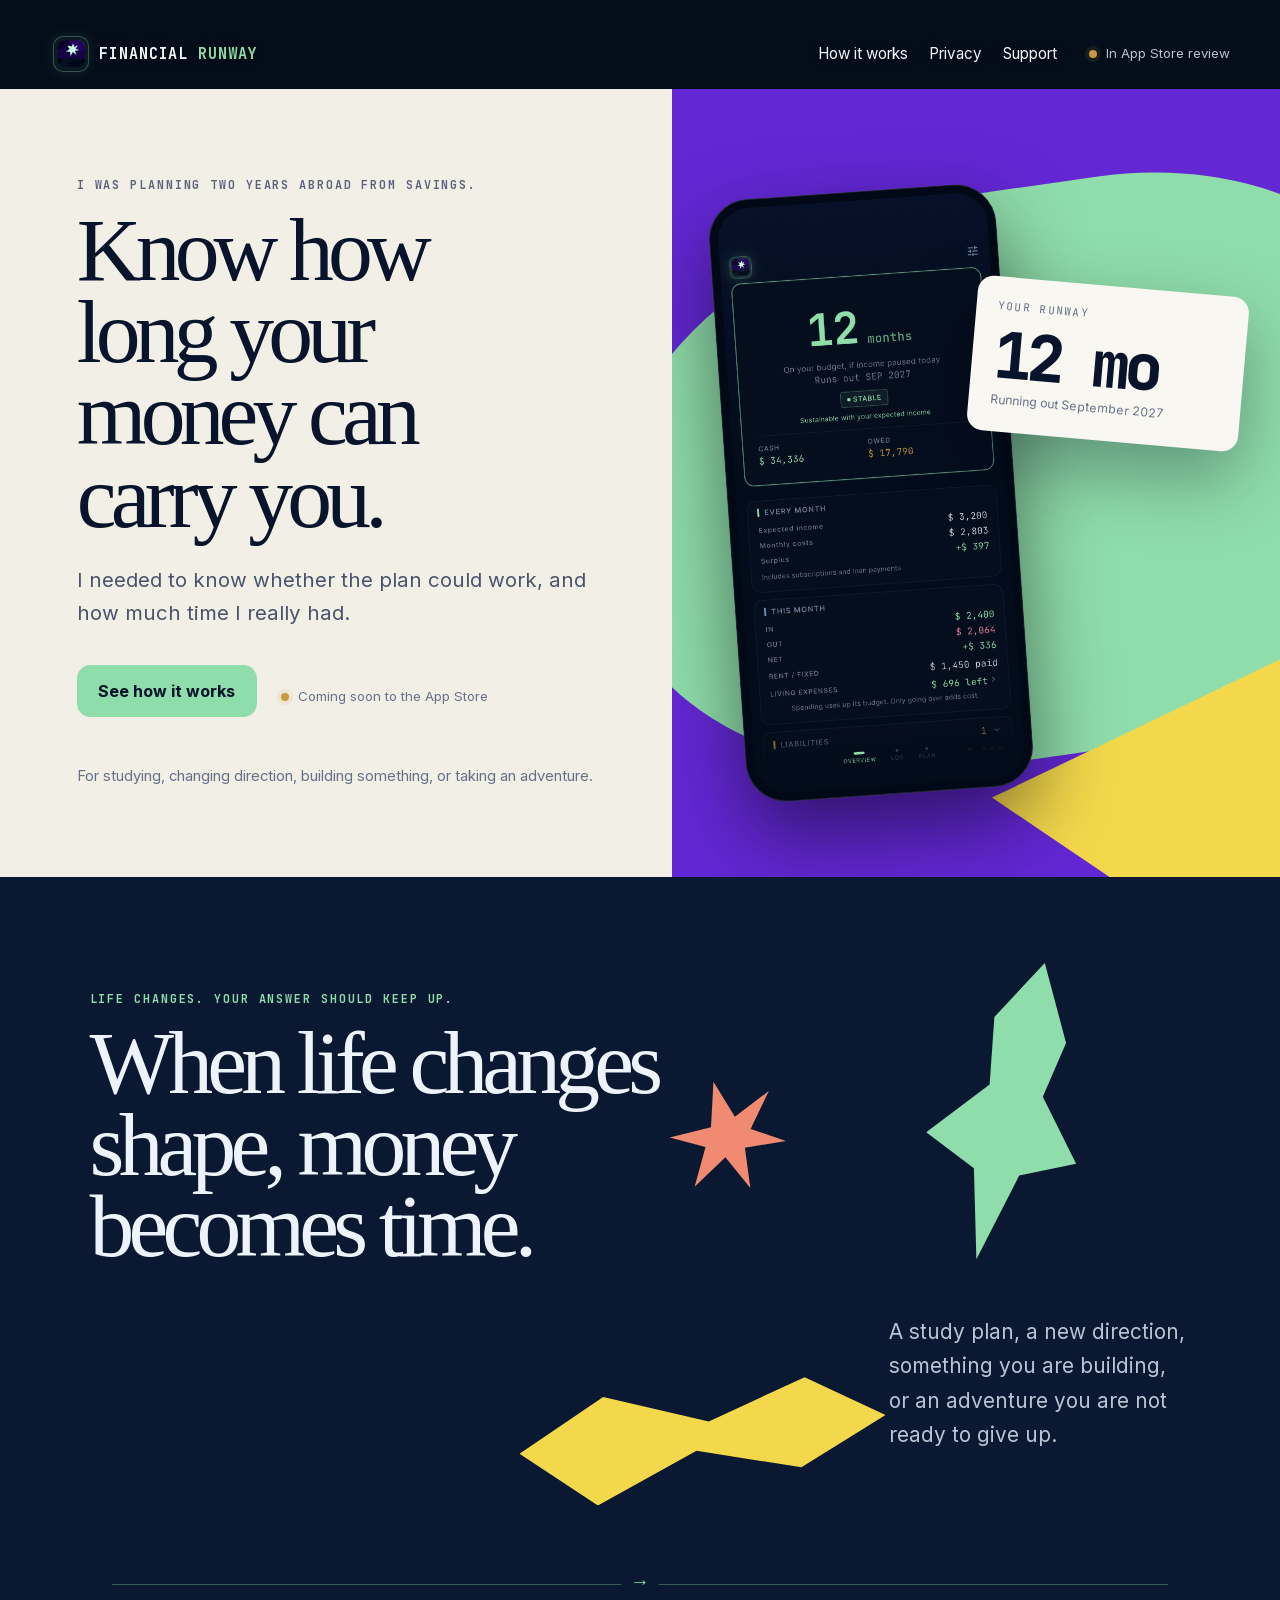
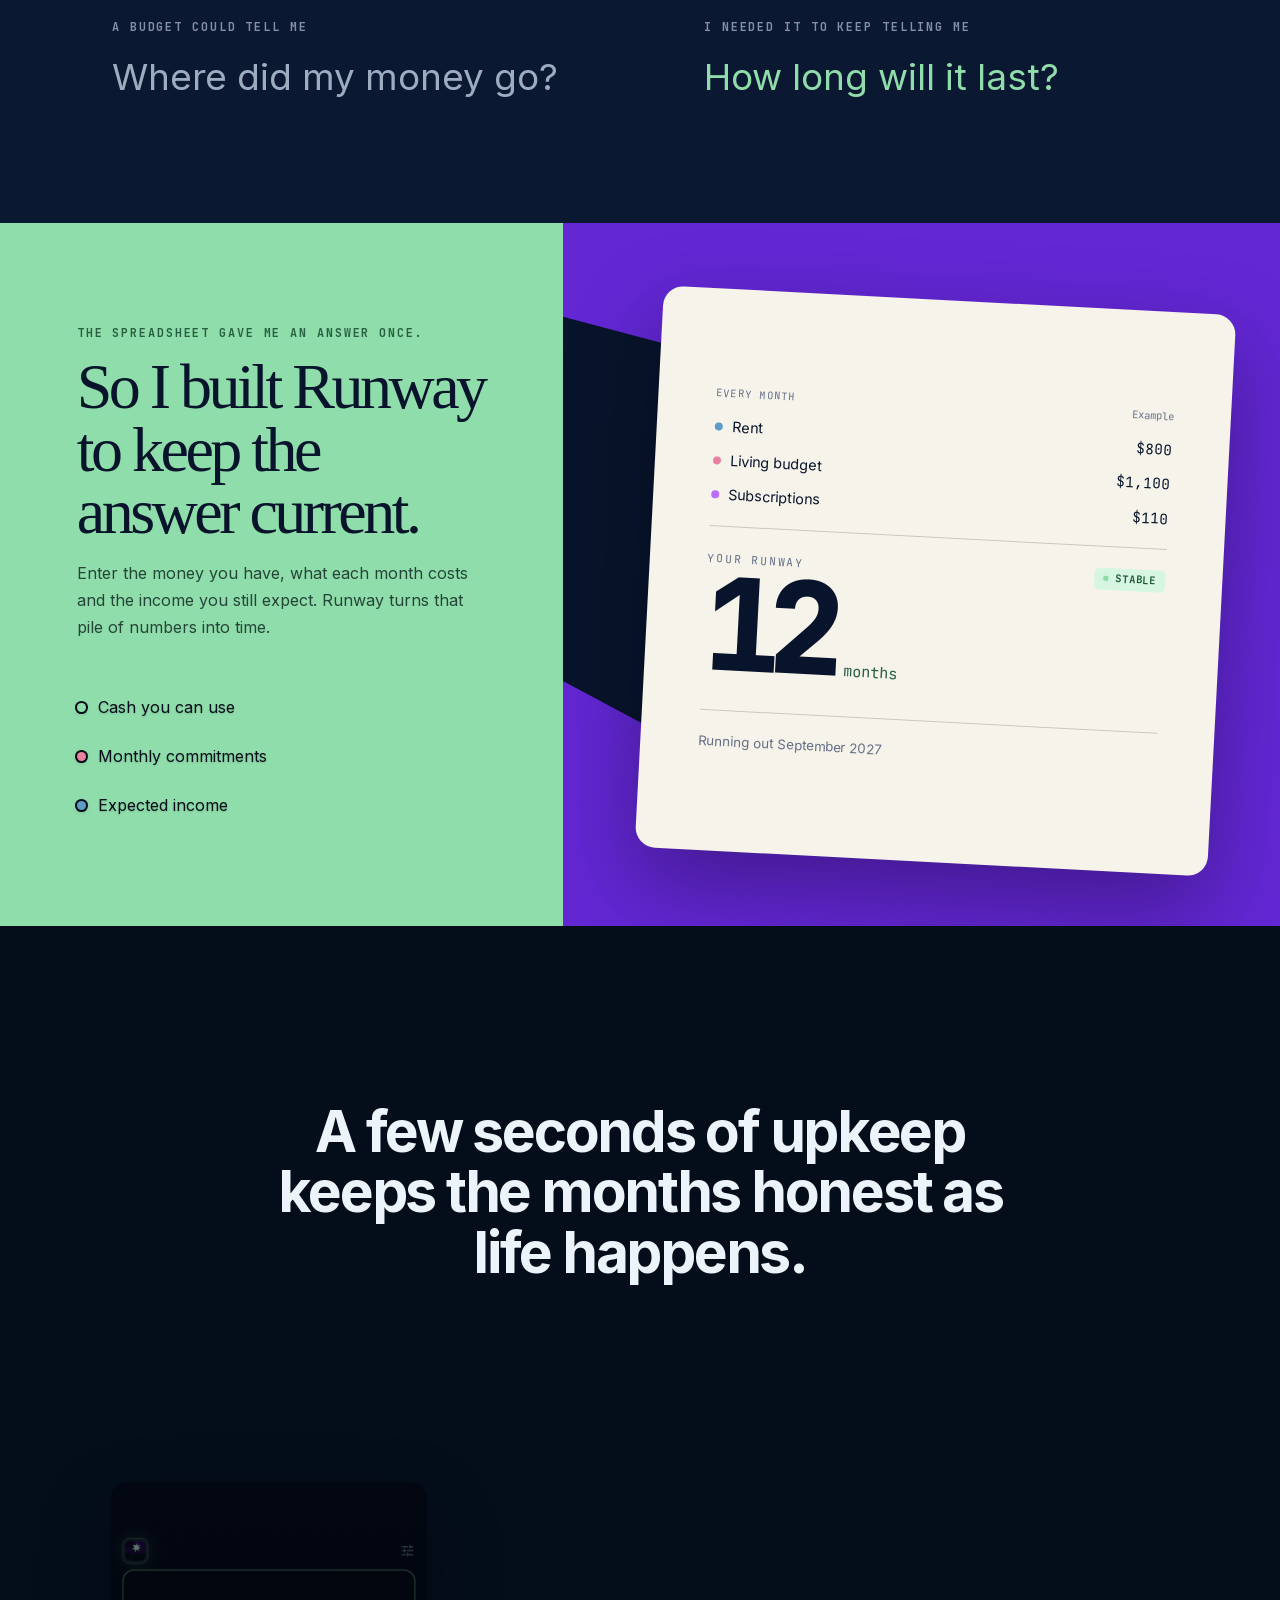
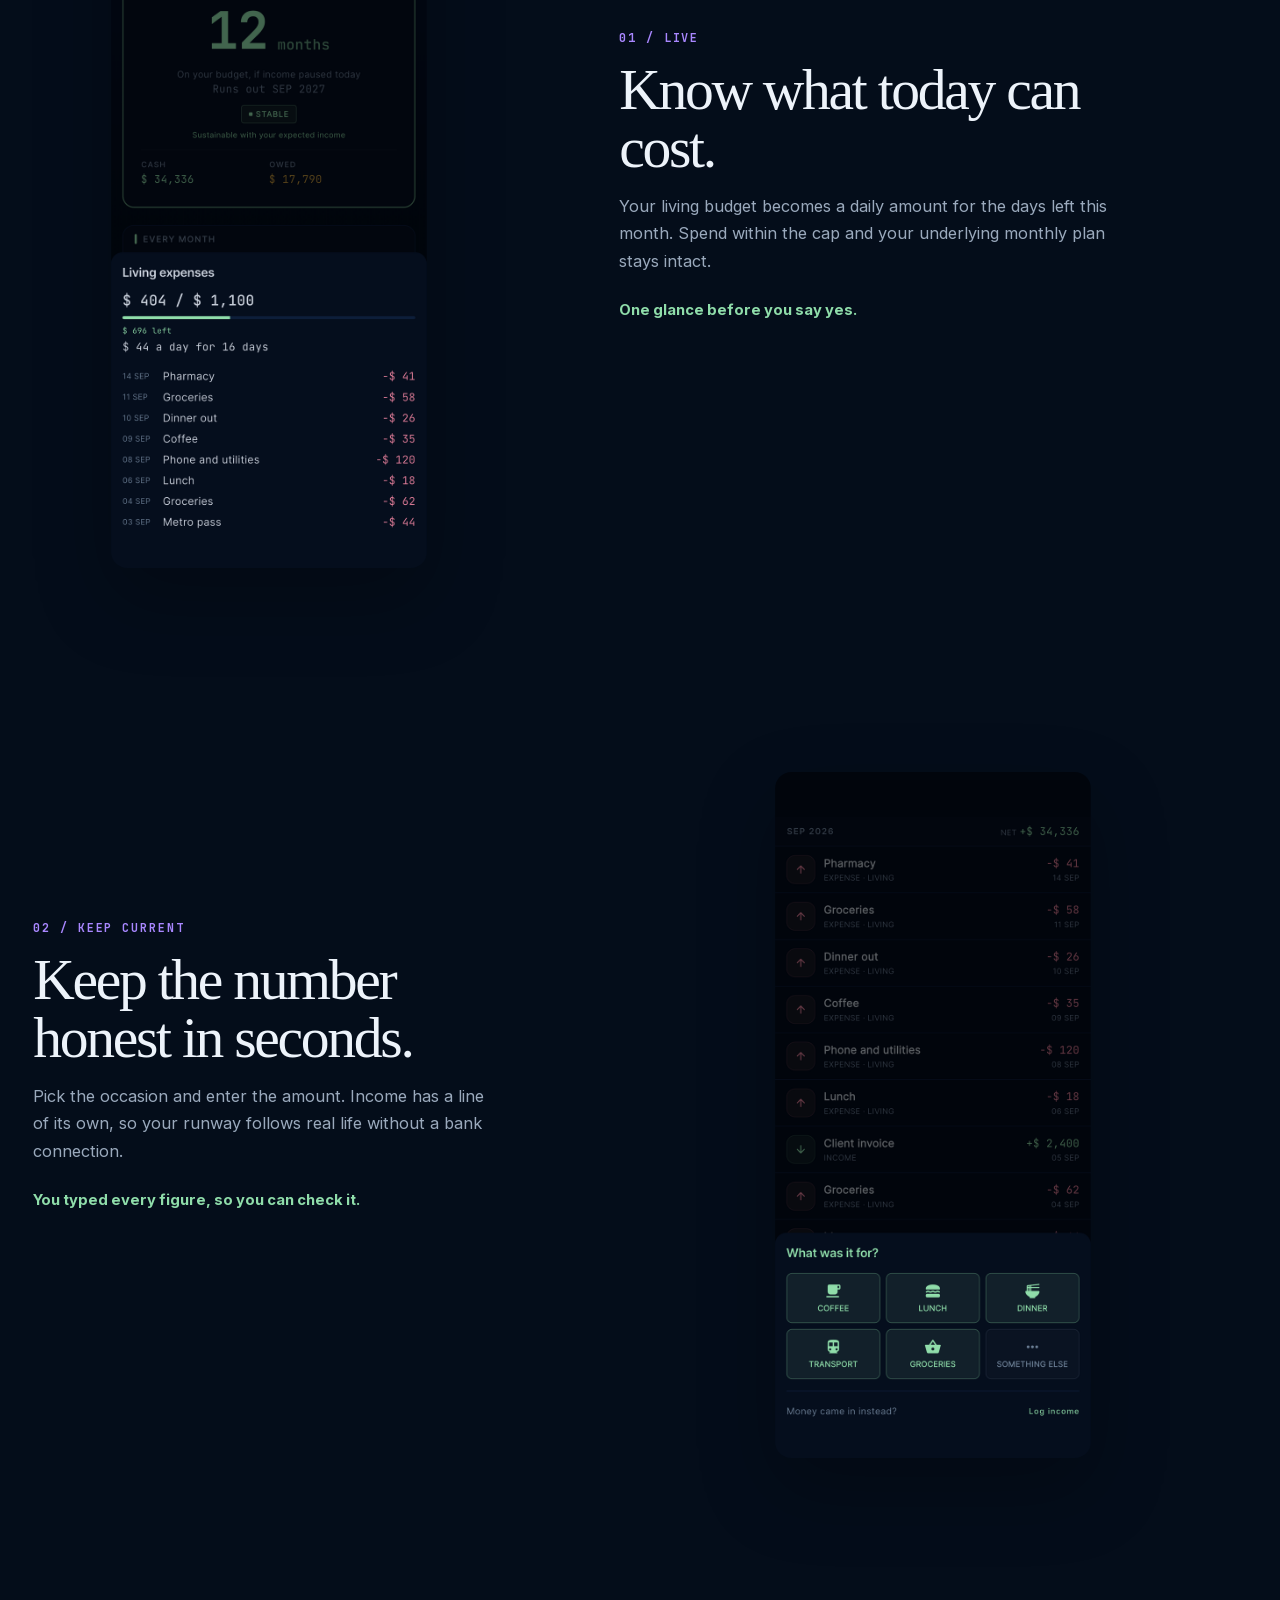
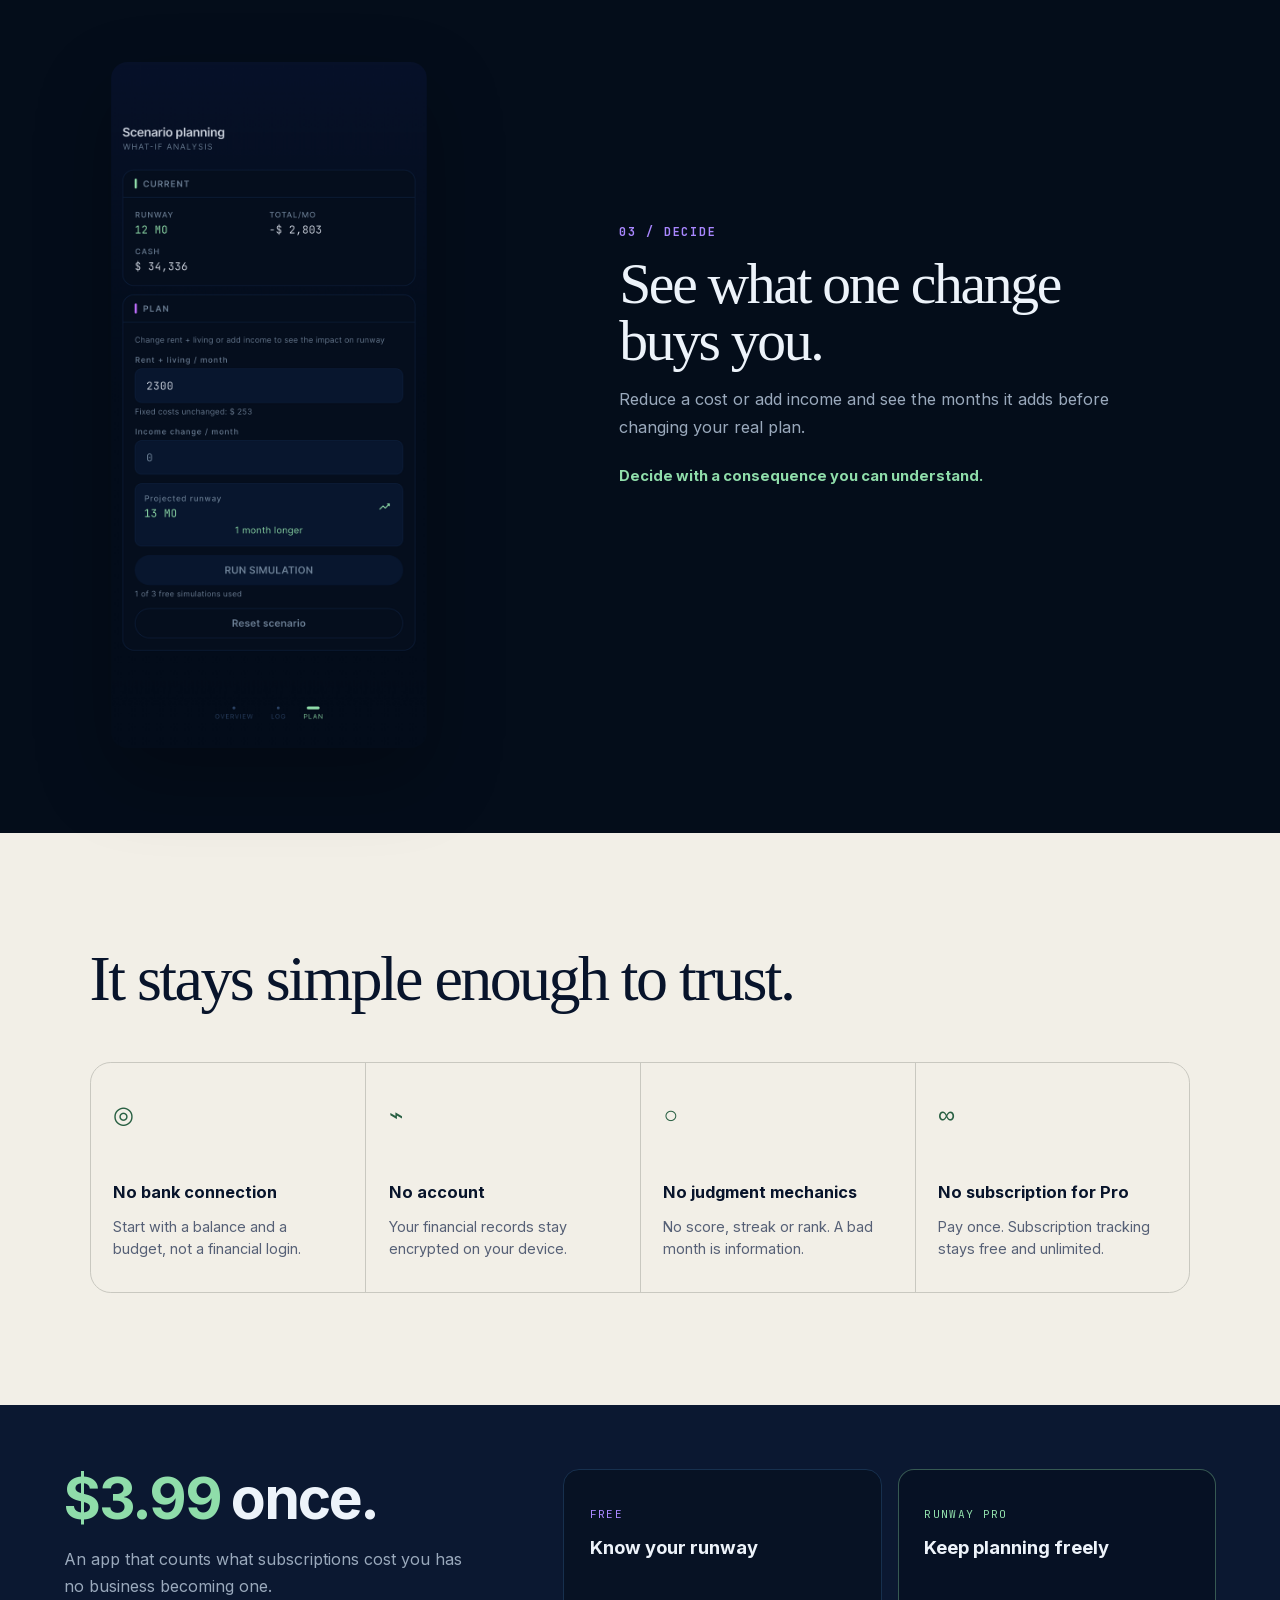
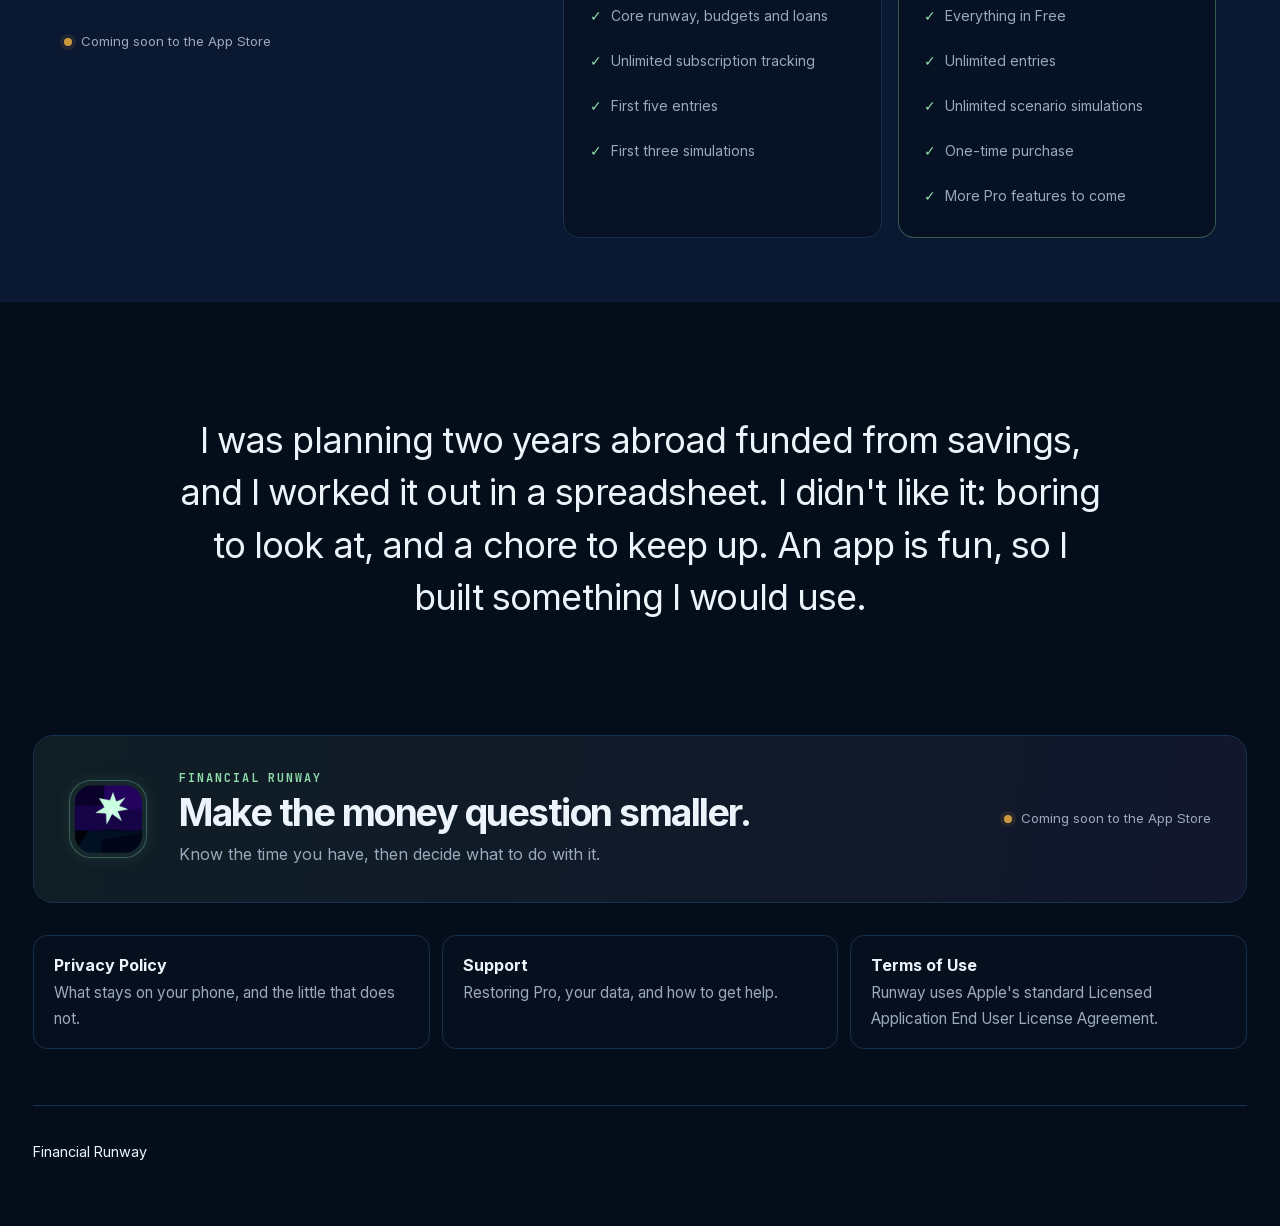
==== index.html @ 89a216eb "docs(site): the reason sounds like a person said it Three words came back, all Echo's own. Boring an" ====
<!doctype html>
<html lang="en">
<head>
  <meta charset="utf-8">
  <meta name="viewport" content="width=device-width, initial-scale=1">
  <title>Financial Runway: how long your money lasts</title>
  <meta name="description" content="How many months your money covers if income paused today. An iPhone app with no account and no bank connection, and a one-time price.">
  <link rel="icon" type="image/png" sizes="180x180" href="assets/icon-180.png">
  <link rel="apple-touch-icon" href="assets/icon-180.png">
  <meta name="theme-color" content="#040d1a">
  <link rel="stylesheet" href="assets/site.css">
  <link rel="stylesheet" href="assets/landing.css">
</head>
<body class="landing">
  <div class="wrap">
    <header class="site">
      <a class="brand" href="./"><span class="app-mark"><img src="assets/icon-180.png" alt="" width="30" height="30"></span>Financial <span>Runway</span></a>
      <nav aria-label="Main navigation">
        <a href="#how-it-works">How it works</a>
        <a href="privacy/">Privacy</a>
        <a href="support/">Support</a>
      </nav>
      <span class="review-badge"><i></i> In App Store review</span>
    </header>

    <main>
      <section class="hero" id="why-now">
        <div class="hero-copy">
          <p class="eyebrow">I was planning two years abroad from savings.</p>
          <h1>Know how long your money can carry you.</h1>
          <p class="lede">I needed to know whether the plan could work, and how much time I really had.</p>
          <div class="hero-actions">
            <a class="button primary" href="#how-it-works">See how it works</a>
            <span class="store-status"><i></i> Coming soon to the App Store</span>
          </div>
          <p class="chapter-line">For studying, changing direction, building something, or taking an adventure.</p>
        </div>
        <div class="hero-field">
          <span class="hero-shape" aria-hidden="true"></span>
          <span class="hero-shard" aria-hidden="true"></span>
          <div class="metric-card"><span>YOUR RUNWAY</span><strong>12 mo</strong><small>Running out September 2027</small></div>
          <div class="device-frame"><img src="assets/device/01-runway.png" width="900" height="1956" alt="Financial Runway overview showing twelve months of runway, cash, debt and monthly movement."></div>
        </div>
      </section>

      <section class="problem-section" id="problem">
        <div class="life-transition">
          <span class="cut-shape cut-leaf" aria-hidden="true"></span>
          <span class="cut-shape cut-star" aria-hidden="true"></span>
          <span class="cut-shape cut-ribbon" aria-hidden="true"></span>
          <div class="life-copy">
            <p class="eyebrow">Life changes. Your answer should keep up.</p>
            <h2>When life changes shape, money becomes time.</h2>
          </div>
          <p class="life-context">A study plan, a new direction, something you are building, or an adventure you are not ready to give up.</p>
        </div>
        <div class="question-shift">
          <div><p class="eyebrow">A budget could tell me</p><p>Where did my money go?</p></div>
          <div class="answer"><p class="eyebrow">I needed it to keep telling me</p><p>How long will it last?</p></div>
        </div>
      </section>

      <section class="solution-section" id="solution">
        <div class="solution-copy">
          <p class="eyebrow">The spreadsheet gave me an answer once.</p>
          <h2>So I built Runway to keep the answer current.</h2>
          <p>Enter the money you have, what each month costs and the income you still expect. Runway turns that pile of numbers into time.</p>
          <ul class="input-list"><li><span class="mint-dot"></span>Cash you can use</li><li><span class="pink-dot"></span>Monthly commitments</li><li><span class="blue-dot"></span>Expected income</li></ul>
        </div>
        <div class="story-field">
          <span class="story-shape" aria-hidden="true"></span>
          <div class="runway-answer">
            <div class="monthly-breakdown">
              <p class="monthly-label">EVERY MONTH <span>Example</span></p>
              <dl>
                <div><dt><i class="rent-dot" aria-hidden="true"></i>Rent</dt><dd>$800</dd></div>
                <div><dt><i class="living-dot" aria-hidden="true"></i>Living budget</dt><dd>$1,100</dd></div>
                <div><dt><i class="subscription-dot" aria-hidden="true"></i>Subscriptions</dt><dd>$110</dd></div>
              </dl>
            </div>
            <div class="runway-heading"><p>YOUR RUNWAY</p><span class="status-badge"><i></i>STABLE</span></div>
            <div class="runway-number"><strong>12</strong><span>months</span></div>
            <div class="runway-meta"><small>Running out September 2027</small></div>
          </div>
        </div>
      </section>

      <section class="stories" id="how-it-works">
        <div class="section-heading compact"><h2>A few seconds of upkeep keeps the months honest as life happens.</h2></div>
        <article class="story">
          <div class="story-shot"><img src="assets/device/02-living.png" width="720" height="1564" alt="Living budget screen showing what is left this month as an amount per day." loading="lazy" decoding="async"></div>
          <div class="story-copy"><p class="step">01 / LIVE</p><h3>Know what today can cost.</h3><p>Your living budget becomes a daily amount for the days left this month. Spend within the cap and your underlying monthly plan stays intact.</p><strong>One glance before you say yes.</strong></div>
        </article>
        <article class="story reverse">
          <div class="story-shot"><img src="assets/device/03-log.png" width="720" height="1564" alt="Quick log sheet for spending and income." loading="lazy" decoding="async"></div>
          <div class="story-copy"><p class="step">02 / KEEP CURRENT</p><h3>Keep the number honest in seconds.</h3><p>Pick the occasion and enter the amount. Income has a line of its own, so your runway follows real life without a bank connection.</p><strong>You typed every figure, so you can check it.</strong></div>
        </article>
        <article class="story">
          <div class="story-shot"><img src="assets/device/04-plan.png" width="720" height="1564" alt="Scenario plan comparing a projected runway with the current runway." loading="lazy" decoding="async"></div>
          <div class="story-copy"><p class="step">03 / DECIDE</p><h3>See what one change buys you.</h3><p>Reduce a cost or add income and see the months it adds before changing your real plan.</p><strong>Decide with a consequence you can understand.</strong></div>
        </article>
      </section>

      <section class="trust-section" id="why-runway">
        <div class="section-heading compact"><h2>It stays simple enough to trust.</h2></div>
        <div class="trust-grid">
          <article><span>◎</span><h3>No bank connection</h3><p>Start with a balance and a budget, not a financial login.</p></article>
          <article><span>⌁</span><h3>No account</h3><p>Your financial records stay encrypted on your device.</p></article>
          <article><span>○</span><h3>No judgment mechanics</h3><p>No score, streak or rank. A bad month is information.</p></article>
          <article><span>∞</span><h3>No subscription for Pro</h3><p>Pay once. Subscription tracking stays free and unlimited.</p></article>
        </div>
      </section>

      <section class="pricing-section" id="pricing">
        <div class="price-intro"><h2><span>$3.99</span> once.</h2><p>An app that counts what subscriptions cost you has no business becoming one.</p><span class="store-status"><i></i> Coming soon to the App Store</span></div>
        <div class="plans">
          <article><p>FREE</p><h3>Know your runway</h3><ul><li>Core runway, budgets and loans</li><li>Unlimited subscription tracking</li><li>First five entries</li><li>First three simulations</li></ul></article>
          <article class="pro"><p>RUNWAY PRO</p><h3>Keep planning freely</h3><ul><li>Everything in Free</li><li>Unlimited entries</li><li>Unlimited scenario simulations</li><li>One-time purchase</li><li>More Pro features to come</li></ul></article>
        </div>
      </section>

      <section class="founder"><blockquote>I was planning two years abroad funded from savings, and I worked it out in a spreadsheet. I didn't like it: boring to look at, and a chore to keep up. An app is fun, so I built something I would use.</blockquote></section>

      <section class="final-cta"><span class="app-mark app-mark-large"><img src="assets/icon-180.png" alt="" width="72" height="72"></span><div><p class="eyebrow">Financial Runway</p><h2>Make the money question smaller.</h2><p>Know the time you have, then decide what to do with it.</p></div><span class="store-status"><i></i> Coming soon to the App Store</span></section>

      <div class="links">
        <a href="privacy/">
          <strong>Privacy Policy</strong>
          <span>What stays on your phone, and the little that does not.</span>
        </a>
        <a href="support/">
          <strong>Support</strong>
          <span>Restoring Pro, your data, and how to get help.</span>
        </a>
        <a href="https://www.apple.com/legal/internet-services/itunes/dev/stdeula/">
          <strong>Terms of Use</strong>
          <span>Runway uses Apple's standard Licensed Application End User License Agreement.</span>
        </a>
      </div>
    </main>

    <footer class="site">
      <p>Financial Runway</p>
    </footer>
  </div>
  <script>
    const floatingNav = document.querySelector('.landing header.site');
    const updateFloatingNav = () => floatingNav.classList.toggle('is-scrolled', window.scrollY > 24);
    updateFloatingNav();
    window.addEventListener('scroll', updateFloatingNav, { passive: true });
    const heroCta = document.querySelector('.hero-actions .button.primary');
    let previousCorner = -1;
    const chooseCtaCorner = () => {
      const choices = [0, 1, 2, 3].filter(corner => corner !== previousCorner);
      previousCorner = choices[Math.floor(Math.random() * choices.length)];
      heroCta.style.setProperty('--cta-corners',
        [0, 1, 2, 3].map(corner => corner === previousCorner ? '2rem' : '.85rem').join(' '));
    };
    heroCta.addEventListener('pointerenter', event => {
      if (event.pointerType !== 'touch') chooseCtaCorner();
    });
    heroCta.addEventListener('focus', () => {
      if (heroCta.matches(':focus-visible')) chooseCtaCorner();
    });
    if ('IntersectionObserver' in window && !window.matchMedia('(prefers-reduced-motion: reduce)').matches) {
      const storyObserver = new IntersectionObserver(entries => {
        entries.forEach(entry => {
          if (entry.isIntersecting && entry.intersectionRatio >= 0.12) {
            entry.target.classList.add('is-visible');
          } else if (!entry.isIntersecting) {
            entry.target.classList.remove('is-visible');
          }
        });
      }, { threshold:[0, 0.12] });
      document.querySelectorAll('.stories > .section-heading, .stories .story-shot, .stories .story-copy').forEach(element => {
        element.classList.add('reveal-ready');
        storyObserver.observe(element);
      });
    }
  </script>
</body>
</html>
---- assets/site.css ----
/* Inter and JetBrains Mono, the app's own typefaces, served from this site.
   Variable files, so one request each covers every weight. Self-hosted on
   purpose: a page that promises your data stays on your phone should not ask
   a third party for a font. */
@font-face {
  font-family: 'Inter';
  font-style: normal;
  font-weight: 100 900;
  font-display: swap;
  src: url(fonts/inter.woff2) format('woff2');
}

@font-face {
  font-family: 'JetBrains Mono';
  font-style: normal;
  font-weight: 100 800;
  font-display: swap;
  src: url(fonts/jetbrains-mono.woff2) format('woff2');
}

:root {
  --bg: #f7f8fa;
  --surface: #ffffff;
  --text: #141821;
  --muted: #5a6475;
  --border: #e3e7ee;
  --accent: #1f8a5b;
  --link: #1d63b8;
  color-scheme: light;
}

@media (prefers-color-scheme: dark) {
  /* Straight from the app's tokens, so the two read as one product. */
  :root {
    --bg: #040d1a;
    --surface: #060f1e;
    --text: #cdd5e0;
    --muted: #6b7f96;
    --border: #0d1f3a;
    --accent: #8fddaa;
    --link: #7fb6ef;
    color-scheme: dark;
  }
}

* { box-sizing: border-box; }

html { -webkit-text-size-adjust: 100%; }

body {
  margin: 0;
  background: var(--bg);
  color: var(--text);
  font: 16px/1.65 Inter, -apple-system, BlinkMacSystemFont, "Segoe UI", Roboto, Helvetica, Arial, sans-serif;
}

.wrap {
  max-width: 44rem;
  margin: 0 auto;
  padding: 2.5rem 1.25rem 4rem;
}

header.site {
  display: flex;
  align-items: center;
  justify-content: space-between;
  gap: 1rem;
  flex-wrap: wrap;
  margin-bottom: 2.5rem;
}

.brand {
  display: inline-flex;
  align-items: center;
  gap: 0.6rem;
  /* The app shows this wordmark on launch in JetBrains Mono. Same face here. */
  font-family: "JetBrains Mono", ui-monospace, SFMono-Regular, Menlo, monospace;
  font-weight: 700;
  font-size: 0.95rem;
  letter-spacing: 0.06em;
  text-transform: uppercase;
  color: var(--text);
  text-decoration: none;
}

.brand span { color: var(--accent); }

.brand img {
  width: 28px;
  height: 28px;
  border-radius: 7px;
  display: block;
}

nav a {
  color: var(--muted);
  text-decoration: none;
  margin-left: 1rem;
  font-size: 0.95rem;
}

nav a:first-child { margin-left: 0; }
nav a[aria-current="page"] { color: var(--text); font-weight: 600; }

h1 {
  font-size: 2rem;
  line-height: 1.2;
  letter-spacing: -0.02em;
  margin: 0 0 0.5rem;
}

h2 {
  font-size: 1.2rem;
  margin: 2.25rem 0 0.5rem;
}

h3 {
  font-size: 1rem;
  margin: 1.5rem 0 0.25rem;
}

p, li { color: var(--text); }

.lede { color: var(--muted); font-size: 1.05rem; margin-top: 0; }
.meta { color: var(--muted); font-size: 0.9rem; }

a { color: var(--link); }

ul { padding-left: 1.25rem; }
li { margin: 0.3rem 0; }

.card {
  background: var(--surface);
  border: 1px solid var(--border);
  border-radius: 14px;
  padding: 1.25rem 1.25rem 0.5rem;
  margin: 1.5rem 0;
}

.card h2:first-child, .card h3:first-child { margin-top: 0; }

.button {
  display: inline-block;
  background: var(--accent);
  color: #06140d;
  font-weight: 600;
  text-decoration: none;
  padding: 0.65rem 1.1rem;
  border-radius: 999px;
  margin: 0.25rem 0 1rem;
}

.links { display: grid; gap: 0.75rem; margin-top: 2rem; }

.links a {
  display: block;
  background: var(--surface);
  border: 1px solid var(--border);
  border-radius: 14px;
  padding: 1rem 1.25rem;
  color: var(--text);
  text-decoration: none;
}

.links a strong { display: block; }
.links a span { color: var(--muted); font-size: 0.95rem; }

.table-wrap { overflow-x: auto; }

table {
  width: 100%;
  border-collapse: collapse;
  font-size: 0.95rem;
  margin: 0.75rem 0 1rem;
}

th, td {
  text-align: left;
  padding: 0.5rem 0.6rem;
  border-bottom: 1px solid var(--border);
  vertical-align: top;
}

th { color: var(--muted); font-weight: 600; }

code {
  font-family: "JetBrains Mono", ui-monospace, SFMono-Regular, Menlo, monospace;
  font-size: 0.9em;
}

footer.site {
  margin-top: 3.5rem;
  padding-top: 1.25rem;
  border-top: 1px solid var(--border);
  color: var(--muted);
  font-size: 0.9rem;
}

footer.site a { color: var(--muted); }
---- assets/landing.css ----
/* The landing page is a poster. The privacy and support pages are documents.
   site.css is the document stylesheet, shared by all three; this file is what
   the poster needs on top of it, and nothing else loads it.

   Three things it changes, all for the same reason. The app is dark only, so
   the page selling it commits to dark rather than following the visitor's
   theme. The app's own field is wide, so the poster leaves the 44rem reading
   column that a privacy policy should keep. And the app says what a figure
   means with colour, so the page does too. */

body.landing {
  /* Straight from packages/design_system/lib/tokens/app_colors.dart. */
  --bg: #040d1a;
  --bg-top: #071229;
  --surface: #060f1e;
  --border: #0d1f3a;
  --text: #cdd5e0;
  --muted: #6e8298;
  --dim: #456594;
  --mint: #8fddaa; /* cash, and the runway itself */
  --pink: #e8829e; /* what a month costs */
  --gold: #cb9a3e; /* what you still owe */
  --accent: var(--mint);
  --link: #7fb6ef;
  color-scheme: dark;
  /* The app's own backgroundTop, falling to background. Ends before the fold
     on a laptop, so the rest of the page is the flat ground the app uses. */
  background: linear-gradient(180deg, var(--bg-top), var(--bg) 46rem) no-repeat;
}

body.landing .wrap {
  max-width: 70rem;
  padding-bottom: 5rem;
}

/* The app's row labels: mono, upper, tracked out. Used here for the same job. */
.landing .k {
  font-family: "JetBrains Mono", ui-monospace, SFMono-Regular, Menlo, monospace;
  font-size: 0.7rem;
  font-weight: 500;
  letter-spacing: 0.12em;
  text-transform: uppercase;
  color: var(--muted);
}

/* ── The hero: the claim, and the screen that makes it ──────────────────── */
.hero {
  display: grid;
  grid-template-columns: minmax(0, 1fr) minmax(0, 20rem);
  gap: 3rem;
  align-items: start;
  margin: 1.5rem 0 4rem;
}

.hero h1 {
  font-size: clamp(2.3rem, 4.6vw, 3.4rem);
  line-height: 1.06;
  letter-spacing: -0.035em;
  text-wrap: balance;
  margin: 0 0 1.1rem;
}

.hero .lede {
  font-size: 1.15rem;
  line-height: 1.6;
  max-width: 36ch;
  margin: 0 0 1rem;
}

.hero .who {
  color: var(--dim);
  font-size: 0.95rem;
  margin: 0;
}

.hero-device img {
  display: block;
  width: 100%;
  height: auto;
  border: 1px solid var(--border);
  border-radius: 20px;
}

/* ── What the screen is saying, in the colours it says it in ────────────── */
/* These sit in the hero's copy column, beside the screen that proves them:
   the claim on the left, the figure it is making on the right, in the colour
   the app gives it. */
.reads {
  display: grid;
  gap: 1.6rem;
  padding-top: 1.75rem;
  margin-top: 1.75rem;
  border-top: 1px solid var(--border);
}

.reads .fig {
  display: flex;
  align-items: flex-end;
  gap: 1.75rem;
  margin: 0 0 0.75rem;
}

.reads .pair {
  display: grid;
  gap: 0.25rem;
}

.reads .fig b {
  font-family: "JetBrains Mono", ui-monospace, SFMono-Regular, Menlo, monospace;
  font-weight: 700;
  font-size: 1.45rem;
  line-height: 1;
  letter-spacing: -0.02em;
  font-variant-numeric: tabular-nums;
}

.reads .unit {
  font-family: "JetBrains Mono", ui-monospace, SFMono-Regular, Menlo, monospace;
  font-size: 0.95rem;
  color: var(--mint);
}

.reads .fig.num {
  align-items: baseline;
  gap: 0.5rem;
}

.reads .mint { color: var(--mint); }
.reads .pink { color: var(--pink); }
.reads .gold { color: var(--gold); }

.reads .big { font-size: 2.6rem; }

/* A bold word in the prose is emphasis, not a figure. */
.reads p b {
  font-weight: 600;
  color: var(--text);
}

.reads p:last-child {
  color: var(--muted);
  font-size: 0.95rem;
  line-height: 1.6;
  margin: 0;
}

/* The two facts with no figure to show. Quieter, and out of the hero. */
.plain {
  padding-top: 2.5rem;
  border-top: 1px solid var(--border);
  display: grid;
  grid-template-columns: repeat(auto-fit, minmax(19rem, 1fr));
  gap: 1.25rem 2.5rem;
  margin-bottom: 4.5rem;
}

.plain p {
  color: var(--dim);
  font-size: 0.95rem;
  line-height: 1.6;
  margin: 0;
}

/* ── The other three screens ────────────────────────────────────────────── */
.screens { margin-bottom: 4.5rem; }

.screens h2 {
  font-size: 1.5rem;
  letter-spacing: -0.02em;
  margin: 0 0 0.4rem;
}

.screens .lede {
  color: var(--muted);
  max-width: 54ch;
  margin: 0 0 2rem;
}

.shots {
  display: grid;
  grid-template-columns: repeat(auto-fit, minmax(15rem, 1fr));
  gap: 2rem;
}

.shots figure { margin: 0; }

.shots img {
  display: block;
  width: 100%;
  height: auto;
  border: 1px solid var(--border);
  border-radius: 14px;
}

.shots figcaption {
  margin-top: 0.9rem;
  font-size: 1rem;
  font-weight: 500;
}

.shots figcaption span {
  display: block;
  color: var(--muted);
  font-size: 0.9rem;
  font-weight: 400;
  margin-top: 0.2rem;
}

/* ── The three things it refuses to do ──────────────────────────────────── */
.stances {
  display: grid;
  grid-template-columns: repeat(auto-fit, minmax(16rem, 1fr));
  gap: 2.5rem;
  padding-top: 3rem;
  border-top: 1px solid var(--border);
  margin-bottom: 4rem;
}

.stances h2 {
  font-size: 1.1rem;
  margin: 0 0 0.5rem;
}

.stances p {
  color: var(--muted);
  font-size: 0.95rem;
  line-height: 1.6;
  margin: 0;
}

/* ── Who built it, and why ──────────────────────────────────────────────── */
.why {
  /* Not mint. Mint means cash on every other line of this page, and a rule
     that borrows it to decorate a paragraph spends the one thing the app's
     colour system is for. */
  border-left: 2px solid var(--border);
  padding-left: 1.4rem;
  margin: 0 0 3.5rem;
}

.why p {
  font-size: 1.3rem;
  line-height: 1.5;
  max-width: 54ch;
  margin: 0;
}

.landing .links {
  grid-template-columns: repeat(auto-fit, minmax(16rem, 1fr));
}

@media (max-width: 54rem) {
  .hero {
    grid-template-columns: 1fr;
    gap: 2.25rem;
    margin-bottom: 3.25rem;
  }
  .hero-device img { max-width: 17rem; margin: 0 auto; }
  .hero .lede { max-width: none; }
  .why p { font-size: 1.15rem; }
  .reads .big { font-size: 2.2rem; }
}

/* 2026 marketing narrative: change → question → answer → proof → trust. */
body.landing {
  --surface-2: #0b1930;
  --violet: #a987ff;
  --muted: #9aa9bc;
  --text: #edf3fa;
  --border: #17304e;
  background: radial-gradient(circle at 78% 8%, rgba(106,78,191,.23), transparent 30rem), radial-gradient(circle at 20% 23%, rgba(58,154,116,.12), transparent 26rem), linear-gradient(180deg,var(--bg-top),var(--bg) 52rem) no-repeat;
}
body.landing::before { content:""; position:fixed; inset:0; z-index:-1; pointer-events:none; opacity:.16; background-image:linear-gradient(rgba(143,221,170,.08) 1px,transparent 1px),linear-gradient(90deg,rgba(143,221,170,.08) 1px,transparent 1px); background-size:72px 72px; mask-image:linear-gradient(to bottom,black,transparent 72%); }
html { scroll-behavior:smooth; }
body.landing .wrap { max-width:76rem; padding-bottom:3rem; }
.landing header.site { display:flex; align-items:center; gap:2rem; }
.landing header.site nav { margin-left:auto; }
.landing header.site nav a { color:var(--muted); }
.app-mark { display:inline-grid; place-items:center; flex:none; width:36px; height:36px; box-sizing:border-box; padding:3px; overflow:hidden; border:1px solid rgba(143,221,170,.31); border-radius:10px; background:rgba(143,221,170,.06); box-shadow:0 0 14px 1px rgba(143,221,170,.10); animation:runway-stable-pulse 2800ms ease-in-out infinite alternate; }
.app-mark-large { width:78px; height:78px; border-radius:22px; }
.app-mark img { display:block; width:100%; height:100%; object-fit:cover; clip-path:inset(2% round 24%); }
.review-badge,.store-status { display:inline-flex; align-items:center; gap:.55rem; color:var(--muted); font-size:.83rem; white-space:nowrap; }
.review-badge i,.store-status i { width:.5rem; height:.5rem; border-radius:50%; background:var(--gold); box-shadow:0 0 0 .25rem rgba(203,154,62,.11); }
.eyebrow,.step { margin:0 0 1rem; color:var(--mint); font:650 .74rem/1.2 "JetBrains Mono",ui-monospace,monospace; letter-spacing:.16em; text-transform:uppercase; }

.hero { min-height:45rem; grid-template-columns:minmax(0,1.05fr) minmax(22rem,.85fr); gap:clamp(3rem,7vw,7rem); align-items:center; padding:5.5rem 0 7rem; margin:0; }
.hero h1 { margin:0; max-width:11ch; font-size:clamp(3.35rem,6.7vw,5.55rem); line-height:.98; letter-spacing:-.055em; }
.hero .lede { margin:1.6rem 0 0; max-width:35rem; color:var(--muted); font-size:clamp(1.08rem,2vw,1.28rem); line-height:1.6; }
.hero-actions { display:flex; flex-wrap:wrap; align-items:center; gap:1.2rem 1.5rem; margin:2rem 0; }
.button { display:inline-flex; align-items:center; justify-content:center; min-height:3.2rem; padding:0 1.35rem; border-radius:.85rem; text-decoration:none; font-weight:720; }
.button.primary { color:#06110c; background:var(--mint); box-shadow:0 14px 40px rgba(61,169,100,.2); }
.button.primary:hover { color:#06110c; transform:translateY(-2px); }
.chapter-line { max-width:38rem; margin:0; color:var(--muted); font-size:.92rem; line-height:1.55; }
.hero-visual { position:relative; justify-self:end; width:min(100%,27rem); }
.hero-visual::before { content:""; position:absolute; inset:12% -18% 2%; border-radius:50%; background:radial-gradient(circle,rgba(143,221,170,.24),rgba(169,135,255,.12) 40%,transparent 70%); filter:blur(24px); }
.device-frame { position:relative; width:78%; margin-left:auto; padding:.55rem; border:1px solid rgba(169,203,237,.28); border-radius:2.2rem; background:rgba(6,15,30,.72); box-shadow:0 34px 80px rgba(0,0,0,.5); transform:rotate(2.4deg); }
.device-frame img { display:block; width:100%; height:auto; border-radius:1.7rem; }
.metric-card { position:absolute; z-index:2; left:0; top:22%; display:grid; padding:1rem 1.2rem; border:1px solid rgba(143,221,170,.3); border-radius:1rem; background:rgba(8,20,38,.88); backdrop-filter:blur(18px); box-shadow:0 22px 55px rgba(0,0,0,.38); }
.metric-card strong { color:var(--mint); font:750 2.35rem/1 "JetBrains Mono",ui-monospace,monospace; }
.metric-card span { margin-top:.28rem; color:var(--muted); font-size:.78rem; }

.section-heading { display:grid; grid-template-columns:minmax(10rem,.45fr) minmax(0,1.4fr); gap:2rem; align-items:start; margin-bottom:3rem; }
.section-heading h2,.solution-section h2,.price-intro h2,.final-cta h2 { margin:0; font-size:clamp(2rem,4.5vw,3.55rem); line-height:1.07; letter-spacing:-.04em; }
.section-heading.compact { grid-template-columns:1fr; gap:0; max-width:50rem; }
.problem-section { padding:7rem 0; border-top:1px solid var(--border); }
.problem-grid { display:grid; grid-template-columns:repeat(4,1fr); gap:1rem; }
.problem-grid article { padding:1.5rem; min-height:13rem; border:1px solid var(--border); border-radius:1.1rem; background:linear-gradient(145deg,rgba(11,25,48,.88),rgba(6,15,30,.64)); }
.problem-grid article>span { color:var(--violet); font:.72rem "JetBrains Mono",ui-monospace,monospace; }
.problem-grid h3 { margin:2.6rem 0 .6rem; font-size:1.05rem; }
.problem-grid p { margin:0; color:var(--muted); font-size:.92rem; line-height:1.55; }
.problem-contrast { display:grid; grid-template-columns:1fr 1fr; margin-top:1rem; border:1px solid var(--border); border-radius:1.1rem; overflow:hidden; }
.problem-contrast>div { padding:2rem; background:rgba(8,20,38,.6); }
.problem-contrast .answer { border-left:1px solid var(--border); background:linear-gradient(120deg,rgba(143,221,170,.1),rgba(169,135,255,.08)); }
.problem-contrast .eyebrow { color:var(--muted); margin-bottom:.65rem; }
.problem-contrast p:last-child { margin:0; font-size:clamp(1.35rem,3vw,2rem); color:var(--muted); }
.problem-contrast .answer p:last-child { color:var(--mint); }

.solution-section { display:grid; grid-template-columns:1fr 1fr; gap:5rem; align-items:center; padding:7rem clamp(1.5rem,5vw,5rem); margin-inline:calc(clamp(1.5rem,5vw,5rem)*-1); border-block:1px solid var(--border); background:linear-gradient(130deg,rgba(7,18,41,.94),rgba(13,31,58,.76)); }
.solution-copy>p:not(.eyebrow) { color:var(--muted); line-height:1.7; max-width:35rem; }
.input-list { display:grid; gap:.8rem; padding:0; margin:2rem 0 0; list-style:none; }
.input-list li { display:flex; align-items:center; gap:.75rem; }
.input-list li span { width:.55rem; height:.55rem; border-radius:50%; }
.mint-dot{background:var(--mint)}.pink-dot{background:var(--pink)}.violet-dot{background:var(--violet)}
.runway-answer { min-height:22rem; display:grid; align-content:center; padding:clamp(2rem,5vw,3.5rem); border:1px solid rgba(143,221,170,.25); border-radius:1.5rem; background:radial-gradient(circle at 72% 18%,rgba(143,221,170,.13),transparent 16rem),linear-gradient(145deg,rgba(11,25,48,.96),rgba(6,15,30,.9)); box-shadow:0 28px 70px rgba(0,0,0,.34),inset 0 1px rgba(255,255,255,.03); }
.runway-answer>p { margin:0 0 1rem; color:var(--muted); font:.7rem "JetBrains Mono",ui-monospace,monospace; letter-spacing:.16em; }
.runway-number { display:flex; align-items:baseline; gap:.8rem; }
.runway-number strong { color:var(--mint); font:800 clamp(5.5rem,11vw,8rem)/.85 "JetBrains Mono",ui-monospace,monospace; letter-spacing:-.1em; }
.runway-number>span { color:var(--mint); font:.95rem "JetBrains Mono",ui-monospace,monospace; }
.runway-meta { display:flex; flex-wrap:wrap; align-items:center; gap:1rem; margin-top:2rem; padding-top:1.25rem; border-top:1px solid var(--border); }
.runway-meta small { color:var(--muted); }
.status-badge { display:inline-flex; align-items:center; gap:.45rem; padding:.35rem .55rem; border:1px solid rgba(143,221,170,.31); border-radius:.3rem; color:var(--mint); background:rgba(143,221,170,.06); font:650 .66rem/1 "JetBrains Mono",ui-monospace,monospace; letter-spacing:.08em; }
.status-badge i { width:.32rem; height:.32rem; border-radius:.08rem; background:var(--mint); box-shadow:0 0 10px rgba(143,221,170,.32); }

.stories { padding:8rem 0 4rem; }
.story { display:grid; grid-template-columns:minmax(18rem,.75fr) minmax(0,1fr); gap:clamp(3rem,9vw,8rem); align-items:center; padding:4rem 0; border-top:1px solid var(--border); }
.story.reverse .story-shot { order:2; }
.story-shot { justify-self:center; width:min(100%,21rem); padding:.5rem; border:1px solid var(--border); border-radius:1.8rem; background:var(--surface); box-shadow:0 30px 70px rgba(0,0,0,.32); }
.story-shot img { display:block; width:100%; height:auto; border-radius:1.35rem; }
.story-copy { max-width:31rem; }
.story-copy .step { color:var(--violet); }
.story-copy h3 { margin:0 0 1rem; font-size:clamp(2rem,4vw,3rem); line-height:1.08; letter-spacing:-.04em; }
.story-copy p:not(.step) { color:var(--muted); font-size:1.02rem; line-height:1.7; }
.story-copy strong { display:block; margin-top:1.4rem; color:var(--mint); font-size:.92rem; }

.trust-section { padding:7rem 0; }
.trust-grid { display:grid; grid-template-columns:repeat(4,1fr); border:1px solid var(--border); border-radius:1.3rem; overflow:hidden; }
.trust-grid article { padding:2rem 1.4rem; background:rgba(8,20,38,.72); }
.trust-grid article+article { border-left:1px solid var(--border); }
.trust-grid article>span { color:var(--mint); font-size:1.5rem; }
.trust-grid h3 { margin:2.8rem 0 .6rem; font-size:1.02rem; }
.trust-grid p { margin:0; color:var(--muted); font-size:.9rem; line-height:1.55; }

.pricing-section { display:grid; grid-template-columns:.8fr 1.2fr; gap:4rem; padding:clamp(2rem,5vw,4.5rem); margin:2rem 0 7rem; border:1px solid rgba(143,221,170,.25); border-radius:1.6rem; background:radial-gradient(circle at 10% 10%,rgba(143,221,170,.14),transparent 28rem),var(--surface); }
.price-intro h2 span { color:var(--mint); }
.price-intro>p:not(.eyebrow) { max-width:26rem; color:var(--muted); line-height:1.65; }
.price-intro .store-status { margin-top:1rem; }
.plans { display:grid; grid-template-columns:1fr 1fr; gap:1rem; }
.plans article { padding:1.6rem; border:1px solid var(--border); border-radius:1rem; background:rgba(4,13,26,.55); }
.plans article.pro { border-color:rgba(143,221,170,.35); }
.plans article>p { color:var(--violet); font:.7rem "JetBrains Mono",ui-monospace,monospace; letter-spacing:.12em; }
.plans .pro>p { color:var(--mint); }
.plans h3 { min-height:3rem; margin:.7rem 0 1.2rem; font-size:1.15rem; }
.plans ul { display:grid; gap:.75rem; padding:0; margin:0; list-style:none; }
.plans li { color:var(--muted); font-size:.88rem; }
.plans li::before { content:"✓"; margin-right:.55rem; color:var(--mint); }
.founder { max-width:58rem; margin:0 auto 7rem; text-align:center; }
.founder blockquote { margin:0; font-size:clamp(1.5rem,3vw,2.25rem); line-height:1.45; letter-spacing:-.025em; }
.final-cta { display:grid; grid-template-columns:auto 1fr auto; gap:1.5rem 2rem; align-items:center; padding:2.2rem; margin-bottom:2rem; border:1px solid var(--border); border-radius:1.3rem; background:linear-gradient(100deg,rgba(143,221,170,.08),rgba(169,135,255,.08)); }
.final-cta .eyebrow{margin-bottom:.45rem}.final-cta h2{font-size:clamp(1.6rem,3vw,2.35rem)}.final-cta div>p:last-child{margin:.5rem 0 0;color:var(--muted)}
.landing .links { grid-template-columns:repeat(3,1fr); }

@keyframes runway-stable-pulse {
  from { box-shadow:0 0 14px 1px rgba(143,221,170,.10); }
  to { box-shadow:0 0 14px 1px rgba(143,221,170,.32); }
}

@media (max-width:64rem) {
  .problem-grid,.trust-grid{grid-template-columns:1fr 1fr}.trust-grid article:nth-child(3){border-left:0;border-top:1px solid var(--border)}.trust-grid article:nth-child(4){border-top:1px solid var(--border)}.pricing-section{grid-template-columns:1fr}
}
@media (max-width:48rem) {
  .landing header.site{flex-wrap:wrap;gap:.8rem 1rem}.landing header.site nav{order:3;width:100%;display:flex;gap:1rem}.review-badge{margin-left:auto}.hero{min-height:auto;grid-template-columns:1fr;padding:4rem 0 5rem;gap:4rem}.hero h1{font-size:clamp(3rem,14vw,4.3rem)}.hero-visual{justify-self:center;width:min(100%,24rem)}.section-heading{grid-template-columns:1fr;gap:0}.problem-grid,.problem-contrast,.solution-section,.story,.pricing-section,.plans,.final-cta{grid-template-columns:1fr}.problem-grid,.trust-grid{grid-template-columns:1fr}.problem-contrast .answer{border-left:0;border-top:1px solid var(--border)}.solution-section{gap:3rem}.runway-answer{min-height:21rem}.story,.story.reverse{gap:2.5rem}.story.reverse .story-shot{order:0}.story-shot{width:min(88%,20rem)}.trust-grid article+article{border-left:0;border-top:1px solid var(--border)}.pricing-section{padding:1.4rem;gap:2.5rem}.landing .links{grid-template-columns:1fr}
}
@media (prefers-reduced-motion: reduce) { html{scroll-behavior:auto}*,*::before,*::after{animation-duration:.01ms!important;transition-duration:.01ms!important}.app-mark{box-shadow:0 0 14px 1px rgba(143,221,170,.18)} }

/* Editorial direction: the product moves through the story instead of sitting
   inside a stack of equal cards. Shapes borrow the app icon's angles and the
   runway number remains the visual anchor. */
body.landing {
  --paper:#f2efe7;
  --ink:#08142b;
  --violet-field:#6327d4;
  --yellow-field:#f4d84b;
  background:var(--bg);
}
body.landing::before { display:none; }
body.landing .wrap { max-width:88rem; padding:1.15rem clamp(1rem,2.6vw,2.4rem) 3rem; }

.landing header.site {
  position:sticky;
  top:1rem;
  z-index:20;
  min-height:4.4rem;
  margin:0;
  padding:.75rem 1rem .75rem 1.2rem;
  border:1px solid transparent;
  border-radius:1.15rem;
  color:var(--ink);
  background:transparent;
  backdrop-filter:none;
  box-shadow:none;
  transition:background-color 180ms ease,border-color 180ms ease,box-shadow 180ms ease,backdrop-filter 180ms ease;
}
.landing header.site.is-scrolled {
  border-color:rgba(255,255,255,.42);
  background:rgba(242,239,231,.72);
  backdrop-filter:blur(22px) saturate(135%);
  box-shadow:0 .8rem 2.2rem rgba(0,0,0,.15);
}
.landing header.site:not(.is-scrolled) .brand,
.landing header.site:not(.is-scrolled) nav a {
  color:#f3f5fa;
  text-shadow:0 1px 12px rgba(0,0,0,.4);
}
.landing header.site:not(.is-scrolled) .brand>span:last-child { color:var(--mint); }
.landing header.site:not(.is-scrolled) .review-badge { color:#b8c3d1; }
.landing header.site .brand,.landing header.site nav a { color:var(--ink); }
.landing header.site .brand>span:last-child { color:#28563b; }
.landing header.site .review-badge { color:#657087; }

.hero {
  min-height:43rem;
  grid-template-columns:minmax(0,1.05fr) minmax(23rem,.95fr);
  gap:0;
  align-items:stretch;
  margin:-5.55rem calc(clamp(1rem,2.6vw,2.4rem)*-1) 0;
  padding:5.55rem 0 0;
}
.hero-copy {
  display:flex;
  flex-direction:column;
  justify-content:center;
  min-width:0;
  padding:clamp(4rem,7vw,7rem) clamp(2rem,6vw,6.5rem);
  color:var(--ink);
  background:var(--paper);
}
.hero-copy .eyebrow { color:#596379; }
.hero h1 {
  max-width:10.5ch;
  font-family:Georgia,"Times New Roman",serif;
  font-weight:400;
  font-size:clamp(3.7rem,7vw,6.5rem);
  line-height:.92;
  letter-spacing:-.065em;
}
.hero .lede { max-width:33rem; color:#49546a; }
.hero .chapter-line { color:#657087; }
.hero .button.primary { color:var(--ink); box-shadow:none; }
.hero-actions .button.primary {
  transition:border-radius 260ms ease, transform 180ms ease;
}
.hero-actions .button.primary:is(:hover,:focus-visible) {
  border-radius:var(--cta-corners,.85rem);
}
.hero-actions .button.primary:focus-visible {
  outline:2px solid var(--ink);
  outline-offset:4px;
}
.hero .store-status { color:#657087; }

.hero-field {
  position:relative;
  min-height:43rem;
  overflow:hidden;
  background:var(--violet-field);
  isolation:isolate;
}
.hero-shape {
  position:absolute;
  z-index:-2;
  inset:13% -24% auto -11%;
  height:72%;
  border-radius:52% 35% 47% 41%;
  background:var(--mint);
  transform:rotate(-8deg);
  animation:hero-field-drift 8s ease-in-out infinite alternate;
}
.hero-shard {
  position:absolute;
  z-index:-1;
  right:-5rem;
  bottom:-7rem;
  width:23rem;
  height:23rem;
  background:var(--yellow-field);
  clip-path:polygon(0 48%,100% 0,77% 100%);
}
.hero-field .device-frame {
  position:absolute;
  left:9%;
  top:13%;
  width:min(55%,18rem);
  margin:0;
  padding:.52rem;
  border-color:rgba(255,255,255,.13);
  border-radius:2.55rem;
  background:#020916;
  transform:rotate(-4deg);
  animation:hero-device-float 5s ease-in-out infinite;
}
.hero-field .device-frame img { border-radius:2rem; }
.hero-field .metric-card {
  left:auto;
  right:6%;
  top:25%;
  width:min(46%,17rem);
  padding:1.35rem;
  border:0;
  border-radius:1rem;
  color:var(--ink);
  background:#f8f7f2;
  box-shadow:0 1.8rem 4.5rem rgba(3,7,22,.34);
  transform:rotate(5deg);
  backdrop-filter:none;
}
.hero-field .metric-card span { order:-1; margin:0; color:#657087; font:.68rem "JetBrains Mono",ui-monospace,monospace; letter-spacing:.12em; }
.hero-field .metric-card strong { margin:.65rem 0 .2rem; color:var(--ink); font-size:clamp(2.4rem,5vw,4rem); letter-spacing:-.08em; }
.hero-field .metric-card small { color:#657087; font-size:.76rem; }

.problem-section {
  margin-inline:calc(clamp(1rem,2.6vw,2.4rem)*-1);
  padding:clamp(5.5rem,9vw,8.5rem) clamp(2rem,7vw,7rem);
  border:0;
  background:#0b1831;
  overflow:hidden;
}
.life-transition {
  position:relative;
  display:grid;
  grid-template-columns:minmax(0,1.25fr) minmax(16rem,.55fr);
  gap:clamp(3rem,9vw,9rem);
  align-items:end;
  min-height:30rem;
  isolation:isolate;
}
.life-copy { position:relative; z-index:2; align-self:start; }
.life-copy .eyebrow { margin-bottom:1rem; }
.life-copy h2 {
  max-width:13ch;
  margin:0;
  font-family:Georgia,"Times New Roman",serif;
  font-weight:400;
  font-size:clamp(3.4rem,7vw,6.6rem);
  line-height:.91;
  letter-spacing:-.065em;
}
.life-context {
  position:relative;
  z-index:2;
  max-width:28rem;
  margin:0 0 1.25rem;
  color:#b9c5d5;
  font-size:clamp(1.05rem,1.8vw,1.3rem);
  line-height:1.65;
}
.cut-shape { position:absolute; z-index:1; pointer-events:none; }
.cut-leaf {
  right:8%;
  top:-2rem;
  width:11rem;
  height:19rem;
  background:var(--mint);
  clip-path:polygon(48% 0,70% 24%,64% 43%,91% 62%,61% 70%,48% 100%,35% 71%,4% 63%,33% 43%,27% 21%);
  transform:rotate(13deg);
}
.cut-star {
  right:37%;
  top:5.5rem;
  width:7rem;
  height:7rem;
  background:#f08b72;
  clip-path:polygon(50% 0,61% 35%,96% 20%,72% 49%,100% 67%,63% 64%,59% 100%,44% 68%,11% 87%,29% 55%,0 39%,38% 39%);
  transform:rotate(-14deg);
}
.cut-ribbon {
  left:39%;
  bottom:-1.5rem;
  width:23rem;
  height:7rem;
  background:var(--yellow-field);
  clip-path:polygon(0 48%,24% 4%,52% 34%,79% 2%,100% 42%,76% 82%,48% 59%,20% 100%);
  transform:rotate(-5deg);
}
.question-shift {
  position:relative;
  display:grid;
  grid-template-columns:1fr 1fr;
  gap:clamp(3rem,10vw,9rem);
  max-width:66rem;
  margin:7rem auto 0;
  padding-top:2.2rem;
  border-top:1px solid rgba(143,221,170,.34);
}
.question-shift::after {
  content:"→";
  position:absolute;
  left:50%;
  top:-1.05rem;
  padding:0 .8rem;
  color:var(--mint);
  background:#0b1831;
  transform:translateX(-50%);
  font:1.2rem "JetBrains Mono",ui-monospace,monospace;
}
.question-shift .eyebrow { color:#8192a8; margin-bottom:.8rem; }
.question-shift>div>p:last-child { margin:0; color:#9eacbf; font-size:clamp(1.45rem,3vw,2.3rem); }
.question-shift .answer p:last-child { color:var(--mint); }

.solution-section {
  position:relative;
  grid-template-columns:.88fr 1.12fr;
  gap:0;
  align-items:stretch;
  min-height:38rem;
  margin:0 calc(clamp(1rem,2.6vw,2.4rem)*-1);
  padding:0;
  border:0;
  color:var(--ink);
  background:var(--mint);
  overflow:hidden;
}
.solution-copy { display:flex; flex-direction:column; justify-content:center; padding:clamp(4rem,8vw,7rem) clamp(2rem,6vw,6rem); }
.solution-copy .eyebrow { color:#285f42; }
.solution-section h2 {
  font-family:Georgia,"Times New Roman",serif;
  font-weight:400;
  font-size:clamp(2.8rem,5vw,4.7rem);
  line-height:.98;
  letter-spacing:-.055em;
}
.solution-copy>p:not(.eyebrow) { color:#244538; }
.solution-copy .input-list li {
  color:#040d1a;
  text-shadow:0 1px 2px rgba(4,13,26,.16);
}
.solution-copy .input-list li span {
  flex-shrink:0;
  box-shadow:0 0 0 2px #040d1a,0 2px 5px rgba(4,13,26,.2);
}
.solution-copy .mint-dot { background:#8fddaa; }
.solution-copy .pink-dot { background:#e8829e; }
.solution-copy .blue-dot { background:#5b9dc4; }
.story-field { position:relative; min-height:38rem; background:var(--violet-field); overflow:hidden; }
.story-shape {
  position:absolute;
  left:-7rem;
  top:4rem;
  width:18rem;
  height:28rem;
  background:var(--ink);
  clip-path:polygon(0 0,100% 17%,74% 100%,13% 79%);
}
.story-field .runway-answer {
  position:absolute;
  inset:11% 8% 9% 12%;
  min-height:0;
  padding:clamp(2rem,5vw,3.6rem);
  border:0;
  border-radius:1.25rem;
  color:var(--ink);
  background:#f6f3ea;
  box-shadow:0 2.2rem 5.5rem rgba(5,4,18,.35);
  transform:rotate(3deg);
}
.runway-heading { display:flex; align-items:center; justify-content:space-between; gap:1rem; }
.monthly-breakdown { margin-bottom:1.3rem; padding-bottom:1.2rem; border-bottom:1px solid #cbc8be; }
.monthly-label { display:flex; justify-content:space-between; margin:0 0 .9rem; color:#657087; font:.65rem "JetBrains Mono",ui-monospace,monospace; letter-spacing:.12em; }
.monthly-label span { letter-spacing:0; }
.monthly-breakdown dl { display:grid; gap:.65rem; margin:0; }
.monthly-breakdown dl>div { display:flex; justify-content:space-between; align-items:center; gap:1rem; }
.monthly-breakdown dt { display:flex; align-items:center; gap:.6rem; font-size:.9rem; }
.monthly-breakdown dd { margin:0; font:.9rem "JetBrains Mono",ui-monospace,monospace; font-variant-numeric:tabular-nums; }
.monthly-breakdown i { width:.5rem; height:.5rem; border-radius:50%; flex-shrink:0; }
.rent-dot { background:#5b9dc4; }
.living-dot { background:#e8829e; }
.subscription-dot { background:#bb6dff; }
.runway-heading>p { margin:0; color:#657087; font:.7rem "JetBrains Mono",ui-monospace,monospace; letter-spacing:.16em; }
.story-field .runway-number { margin-top:auto; }
.story-field .runway-number strong { color:var(--ink); }
.story-field .runway-number>span { color:#285f42; }
.story-field .runway-meta { border-color:#cbc8be; }
.story-field .runway-meta small { color:#657087; }
.story-field .status-badge { border:0; color:#1c5735; background:#d7f6e2; }

.stories { padding:9rem 0 4rem; }
.stories>.section-heading { margin-left:auto; margin-right:auto; text-align:center; }
.story { border-top:0; padding:5rem 0; }
.story-shot { border:0; border-radius:1.1rem; background:transparent; padding:0; box-shadow:0 2rem 5rem rgba(0,0,0,.25); }
.story-shot img { border-radius:1.1rem; }
.stories .reveal-ready {
  transition:opacity 800ms ease, translate 1000ms cubic-bezier(.16,1,.3,1), scale 1000ms cubic-bezier(.16,1,.3,1);
}
.stories .reveal-ready:not(.is-visible) { opacity:0; translate:0 2rem; }
.stories .story-shot.reveal-ready:not(.is-visible) { translate:0 5rem; scale:.94; }
@media (min-width:48.01rem) {
  .story-copy.reveal-ready.is-visible { transition-delay:160ms; }
}
@media (prefers-reduced-motion:reduce) {
  .stories .reveal-ready:not(.is-visible) { opacity:1; translate:none; scale:1; }
}
.story-copy h3 { font-family:Georgia,"Times New Roman",serif; font-weight:400; font-size:clamp(2.5rem,4.5vw,4rem); line-height:1; }

.trust-section { margin-inline:calc(clamp(1rem,2.6vw,2.4rem)*-1); padding:7rem clamp(2rem,7vw,7rem); background:var(--paper); color:var(--ink); }
.trust-section .section-heading h2 { font-family:Georgia,"Times New Roman",serif; font-weight:400; font-size:clamp(2.8rem,5vw,4.6rem); }
.trust-grid { border-color:#c9c8c0; }
.trust-grid article { background:transparent; }
.trust-grid article+article { border-color:#c9c8c0; }
.trust-grid p { color:#566076; }
.trust-grid article>span { color:#285f42; }

.pricing-section { margin:0 calc(clamp(1rem,2.6vw,2.4rem)*-1) 7rem; border:0; border-radius:0; background:#0b1831; }
.final-cta { border-radius:1.25rem; }

@keyframes hero-device-float {
  0%,100%{transform:translateY(0) rotate(-4deg)}
  50%{transform:translateY(-.7rem) rotate(-3deg)}
}
@keyframes hero-field-drift {
  from{transform:translate(-1%,0) rotate(-8deg)}
  to{transform:translate(2%,-2%) rotate(-5deg)}
}

@media (max-width:64rem) {
  .hero h1{font-size:clamp(3.5rem,8vw,5rem)}
  .life-transition{grid-template-columns:1fr;min-height:36rem}
  .life-context{margin-left:auto}
  .cut-leaf{right:4%}.cut-star{right:31%}.cut-ribbon{left:18%}
}
@media (max-width:48rem) {
  body.landing .wrap{padding-inline:.75rem}
  .landing header.site{padding:.65rem .75rem}.landing header.site nav{display:none}
  .hero{grid-template-columns:1fr;margin-inline:-.75rem;padding-top:5.55rem}.hero-copy{padding:5rem 1.5rem}.hero-field{min-height:38rem}
  .hero-field .device-frame{left:5%;width:58%}.hero-field .metric-card{right:4%;top:29%;width:48%;padding:1rem}
  .problem-section,.solution-section,.trust-section,.pricing-section{margin-inline:-.75rem}
  .problem-section,.trust-section{padding-left:1.5rem;padding-right:1.5rem}
  .life-transition{min-height:39rem;gap:2rem}.life-copy h2{font-size:clamp(3.2rem,15vw,5rem)}.life-context{max-width:23rem}
  .cut-leaf{top:12rem;right:-3rem;width:8rem;height:14rem}.cut-star{top:18rem;right:31%;width:5rem;height:5rem}.cut-ribbon{left:-3rem;bottom:5rem;width:19rem;height:6rem}
  .question-shift{grid-template-columns:1fr;gap:2.5rem;margin-top:4rem}.question-shift::after{left:1.5rem}.question-shift .answer{padding-left:2rem}
  .solution-section{grid-template-columns:1fr}.story-field{min-height:33rem}
  .story-field .runway-answer{inset:9% 6% 8% 8%}
  .stories{padding-top:6rem}.story:nth-of-type(n) .story-shot{transform:none}
}
@media (max-width:32rem) {
  .hero-field{min-height:34rem}.hero-field .metric-card strong{font-size:2.1rem}.hero-field .metric-card small{font-size:.67rem}
}
@media (prefers-reduced-motion:reduce) {
  .hero-field .device-frame,.hero-shape{animation:none}
}
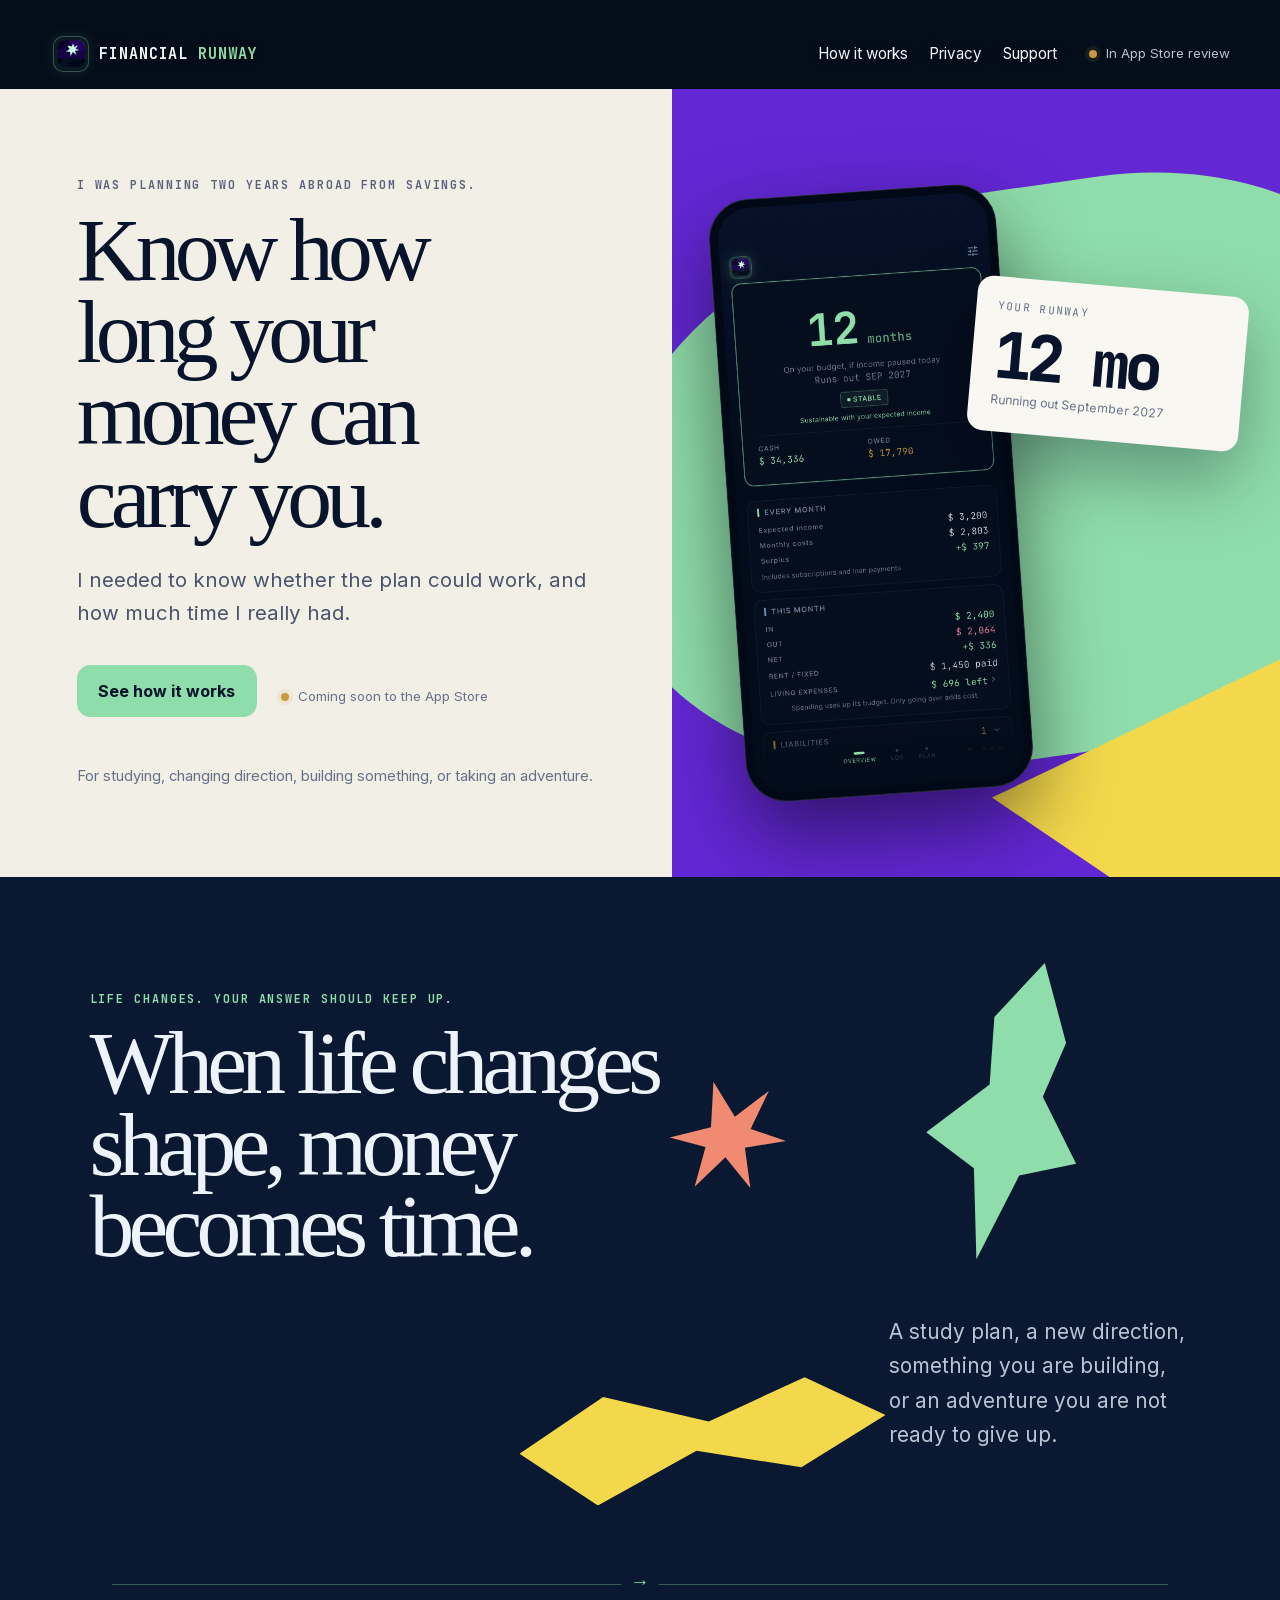
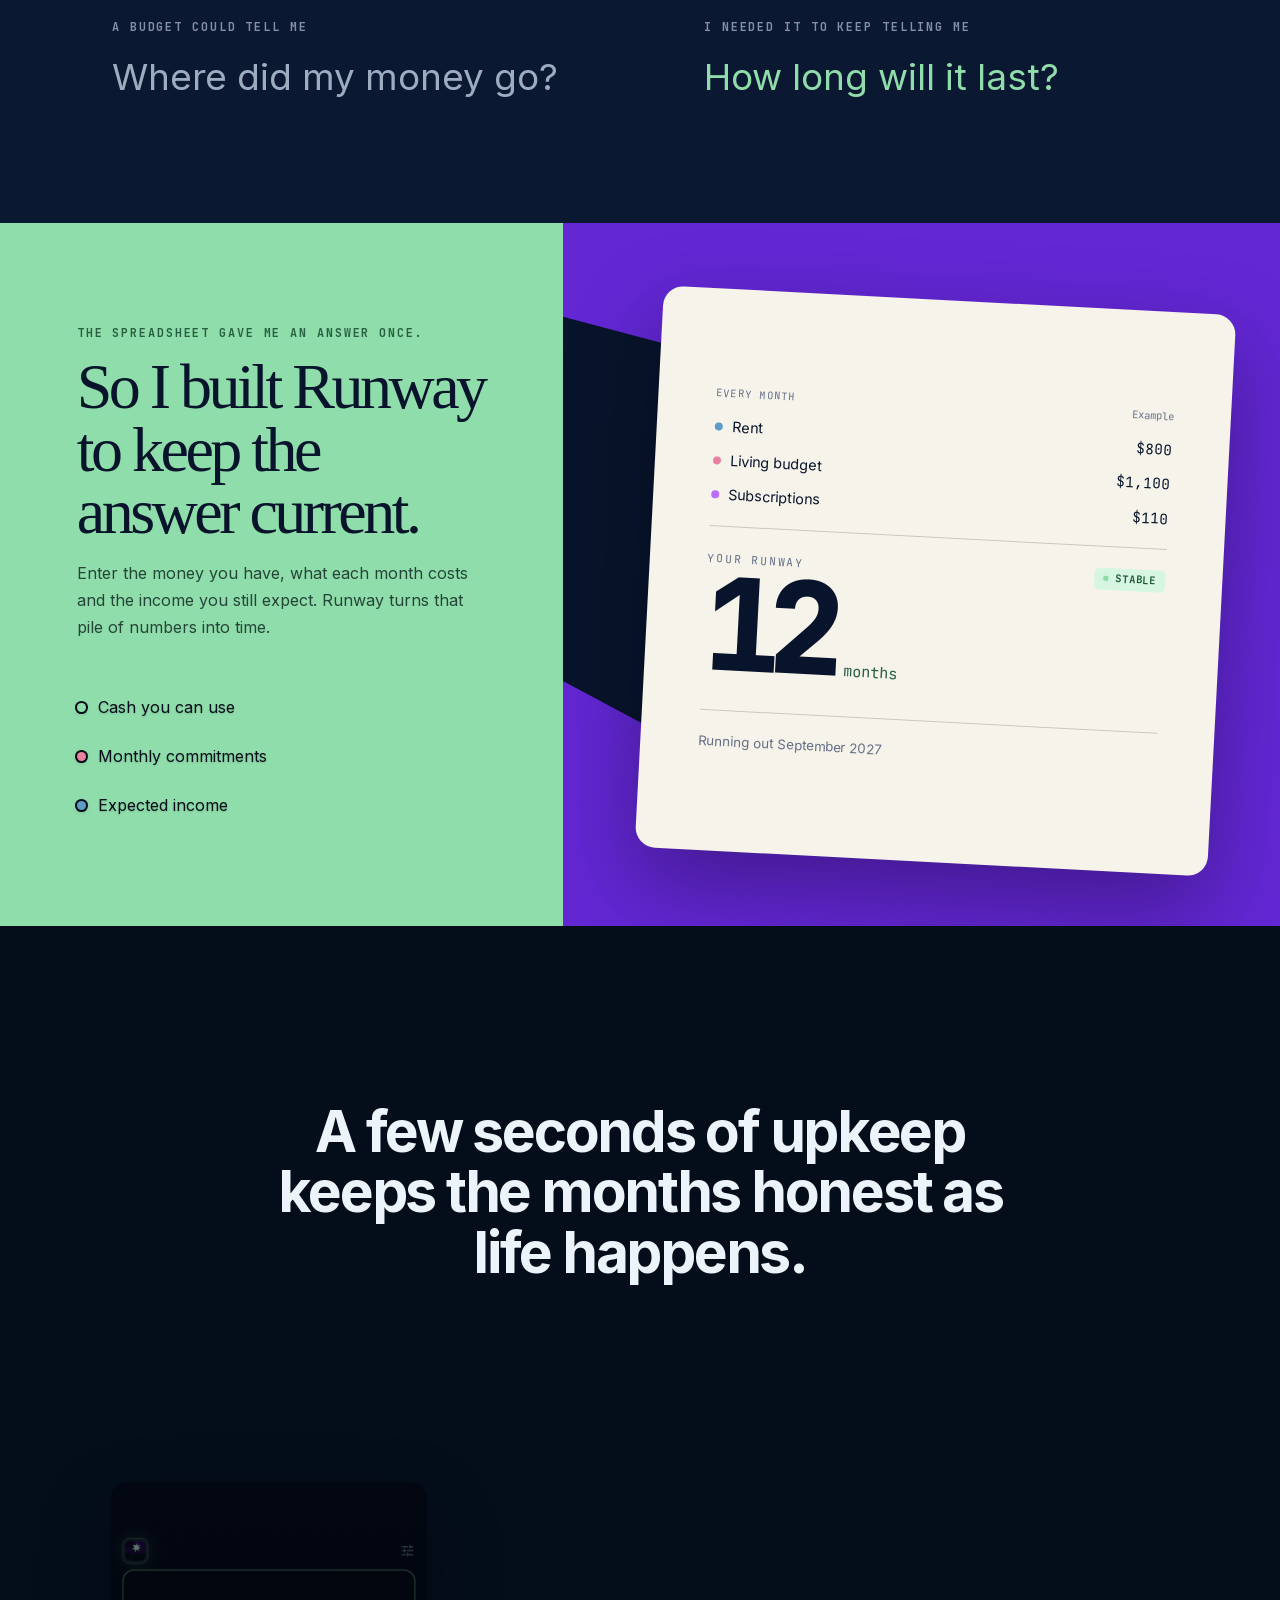
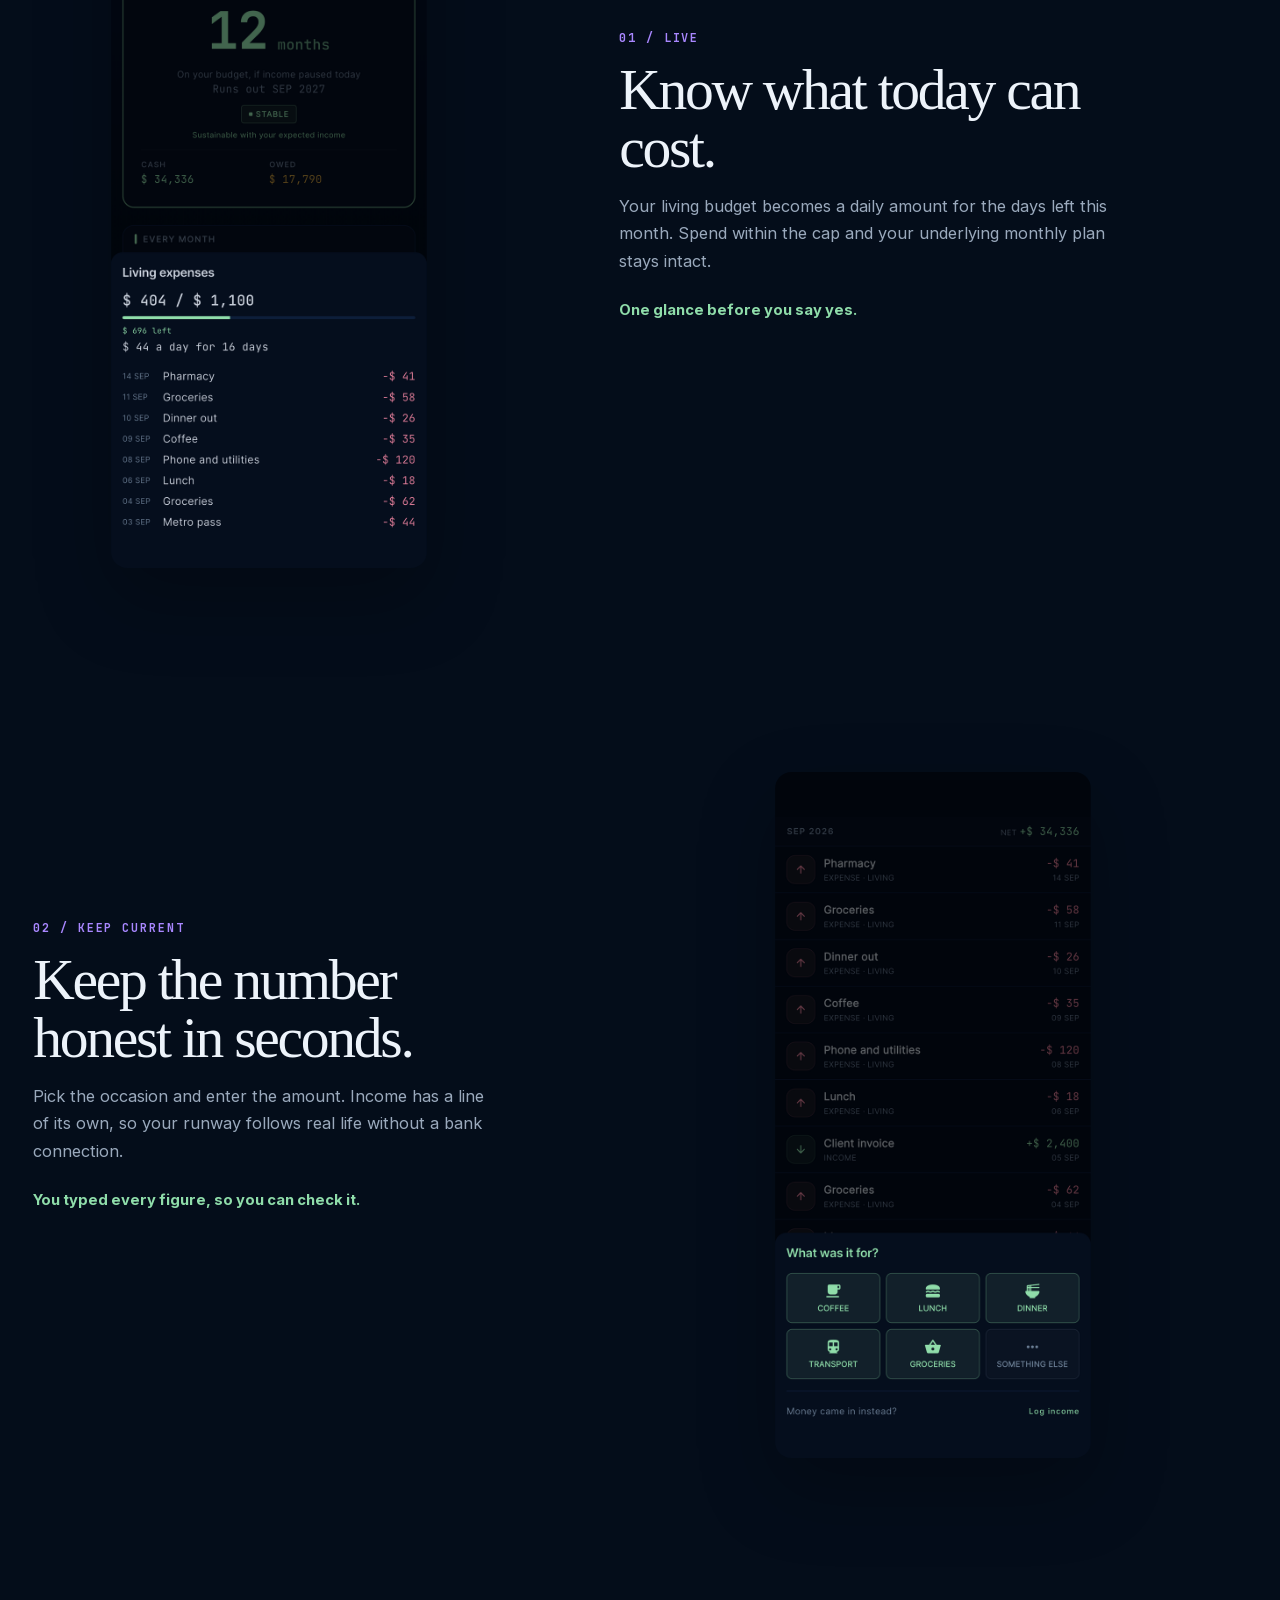
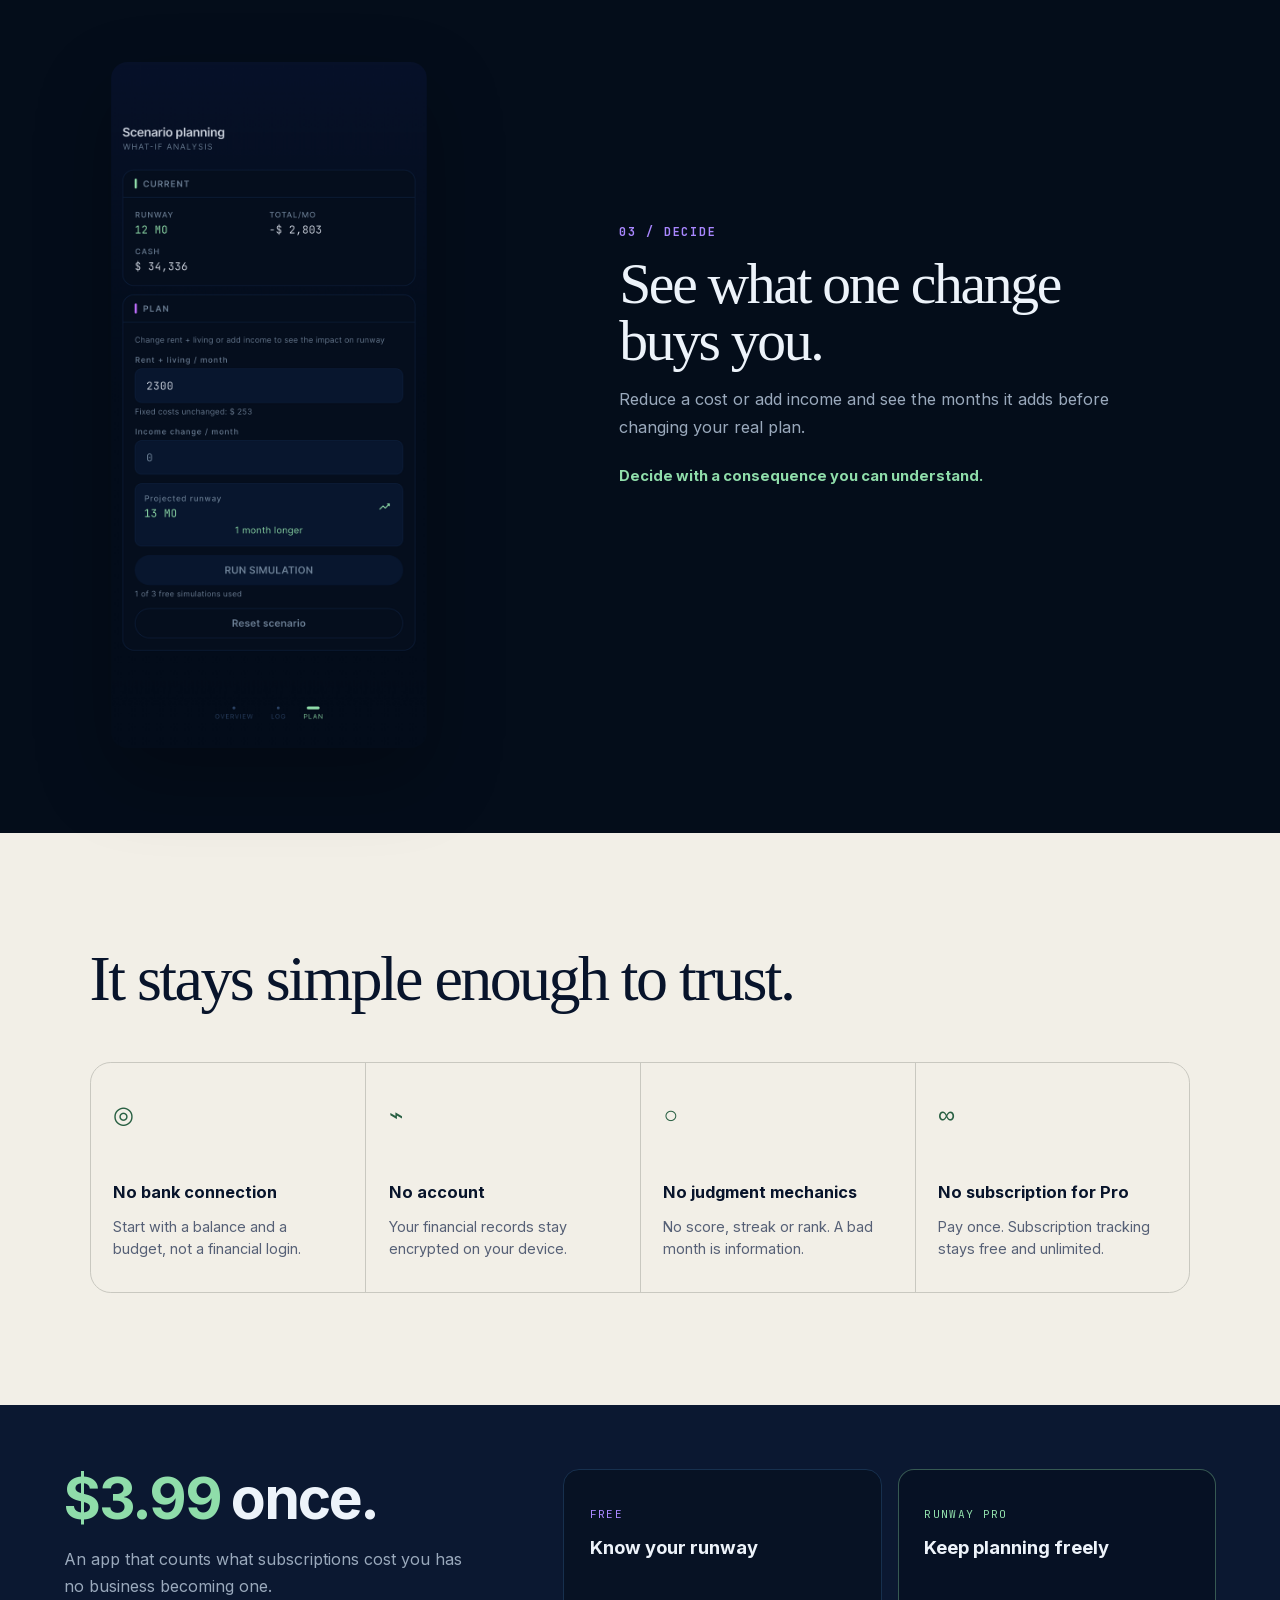
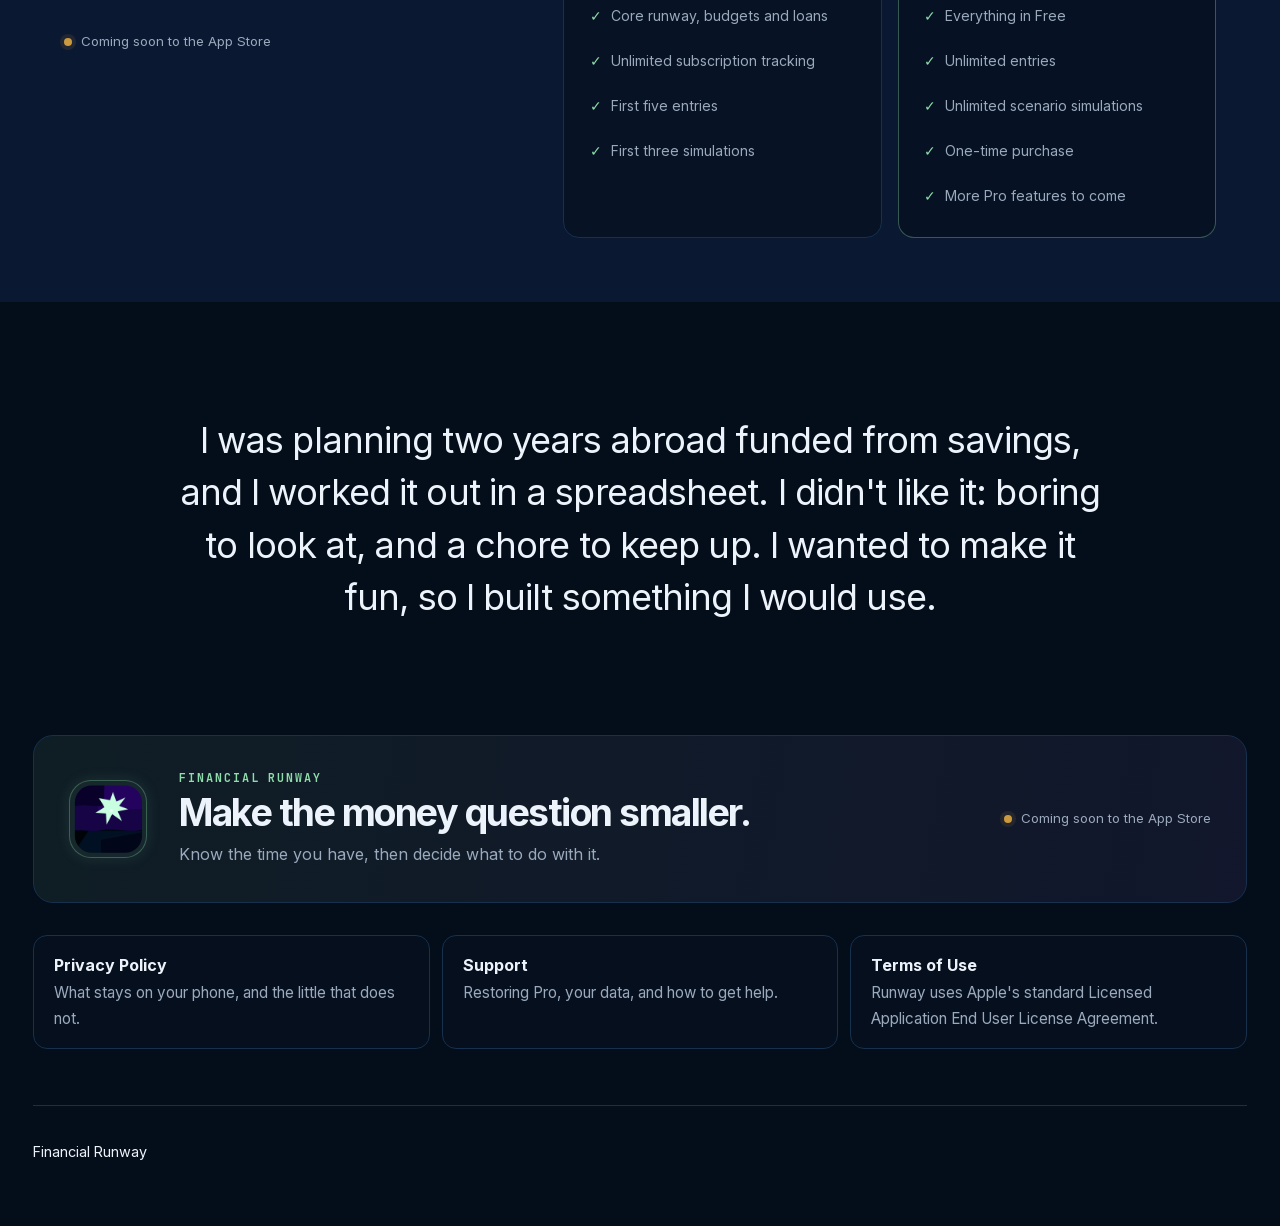
==== commit 147dad43: "docs(site): the fun is something he wanted, not a fact about apps "An app is fun" was a claim about " ====
--- a/index.html
+++ b/index.html
@@ -119,7 +119,7 @@
         </div>
       </section>
 
-      <section class="founder"><blockquote>I was planning two years abroad funded from savings, and I worked it out in a spreadsheet. I didn't like it: boring to look at, and a chore to keep up. An app is fun, so I built something I would use.</blockquote></section>
+      <section class="founder"><blockquote>I was planning two years abroad funded from savings, and I worked it out in a spreadsheet. I didn't like it: boring to look at, and a chore to keep up. I wanted to make it fun, so I built something I would use.</blockquote></section>
 
       <section class="final-cta"><span class="app-mark app-mark-large"><img src="assets/icon-180.png" alt="" width="72" height="72"></span><div><p class="eyebrow">Financial Runway</p><h2>Make the money question smaller.</h2><p>Know the time you have, then decide what to do with it.</p></div><span class="store-status"><i></i> Coming soon to the App Store</span></section>
 
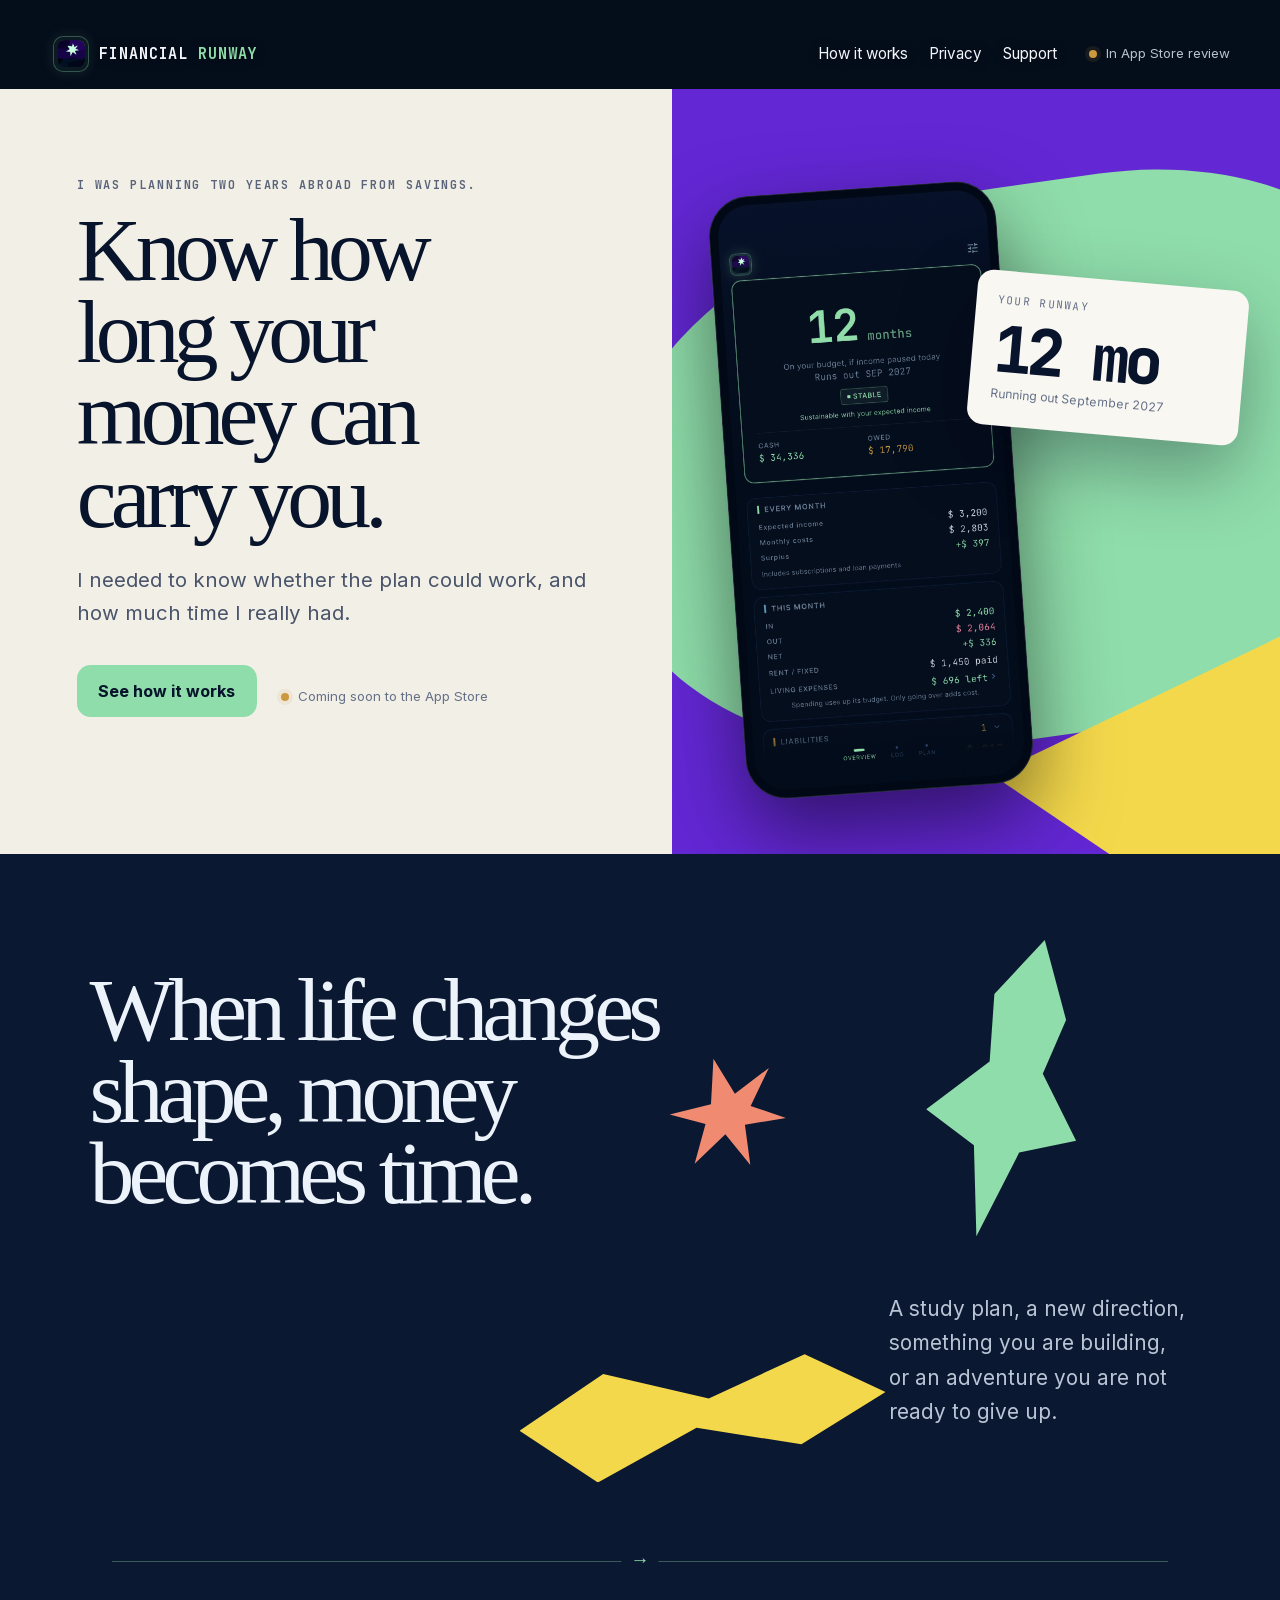
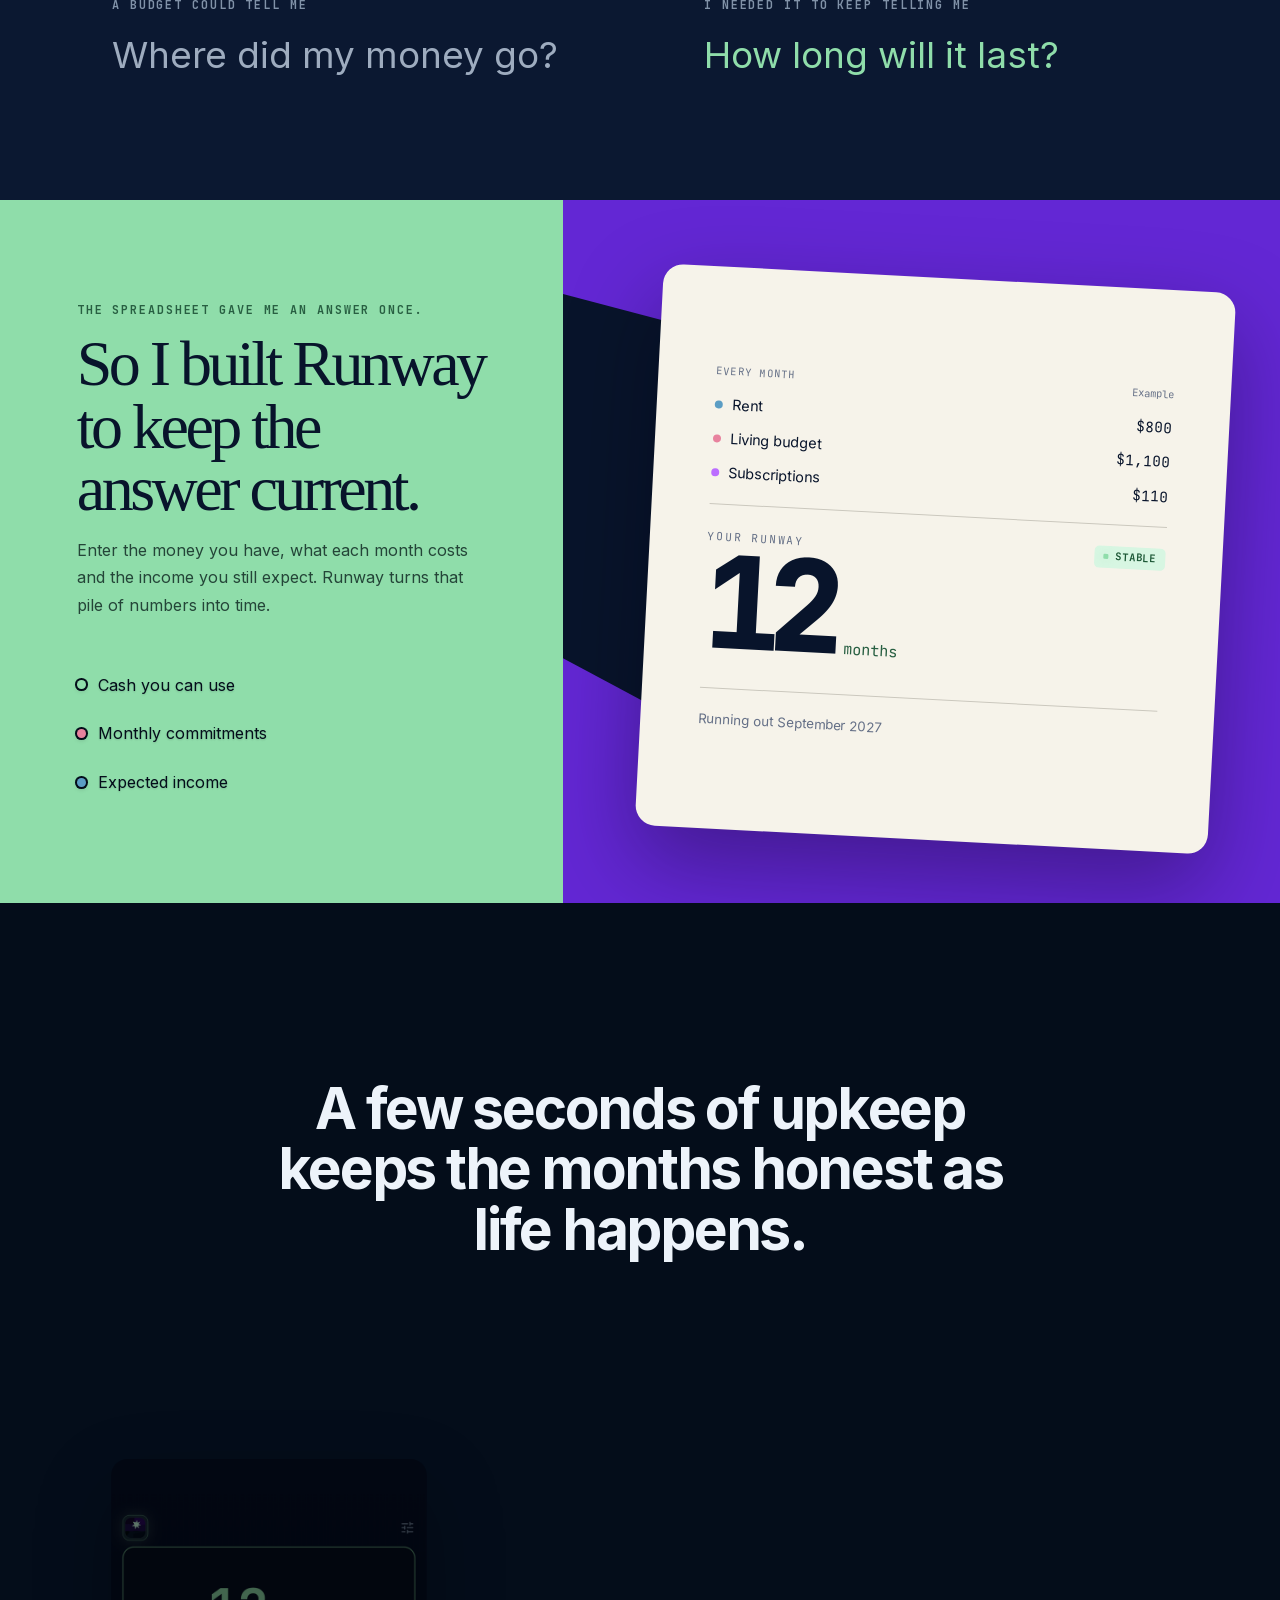
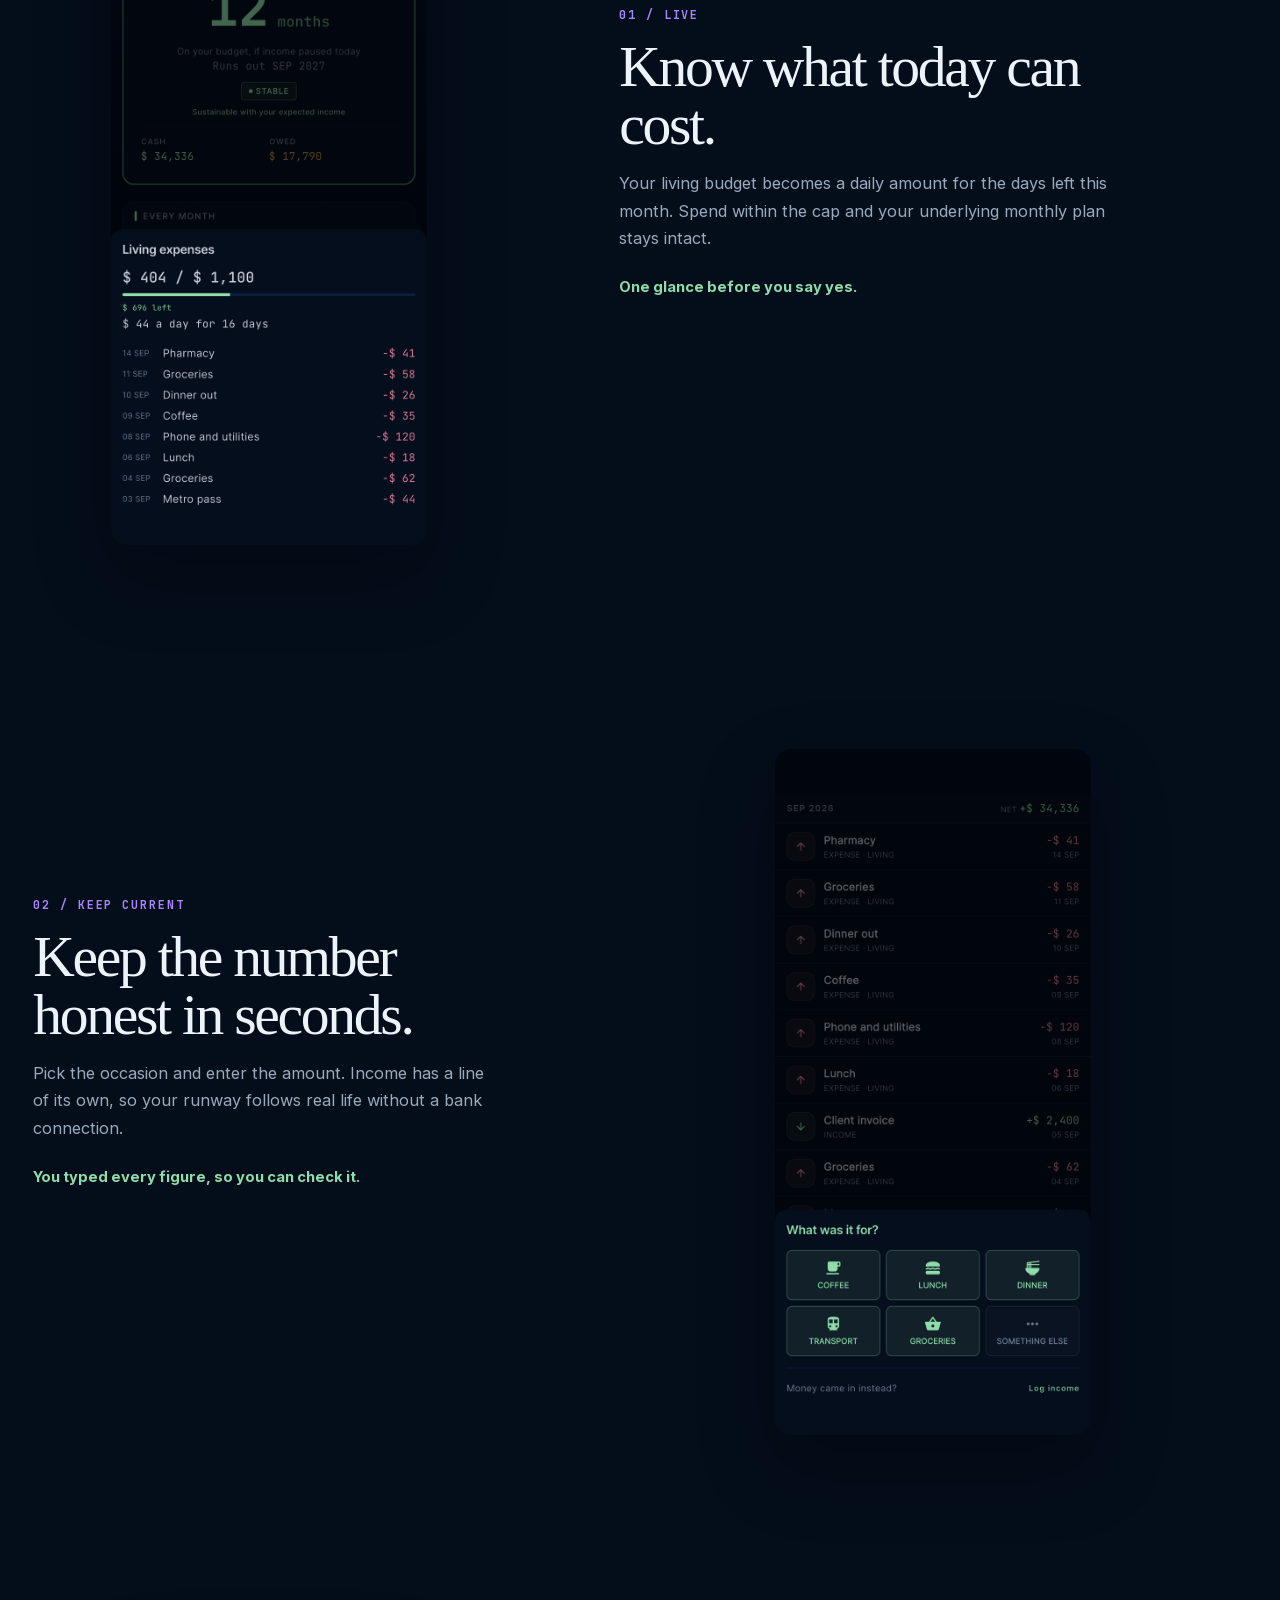
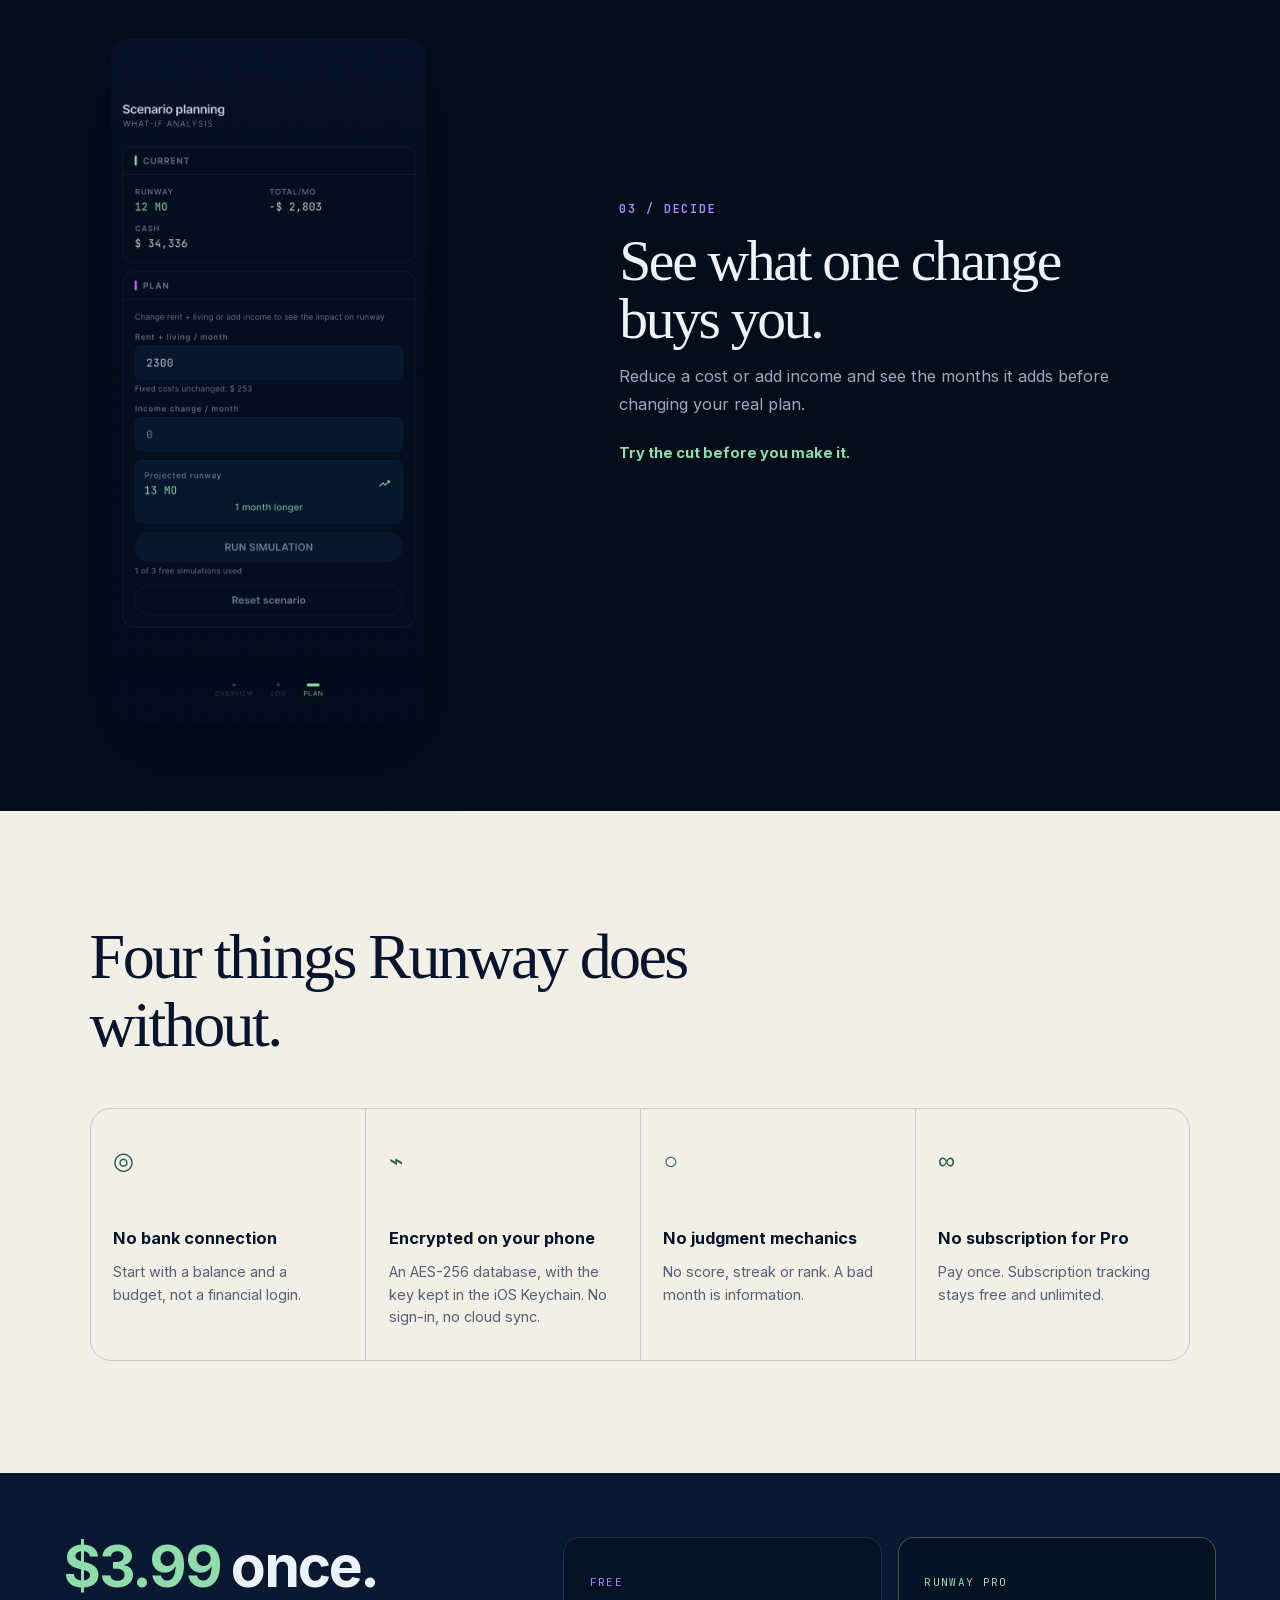
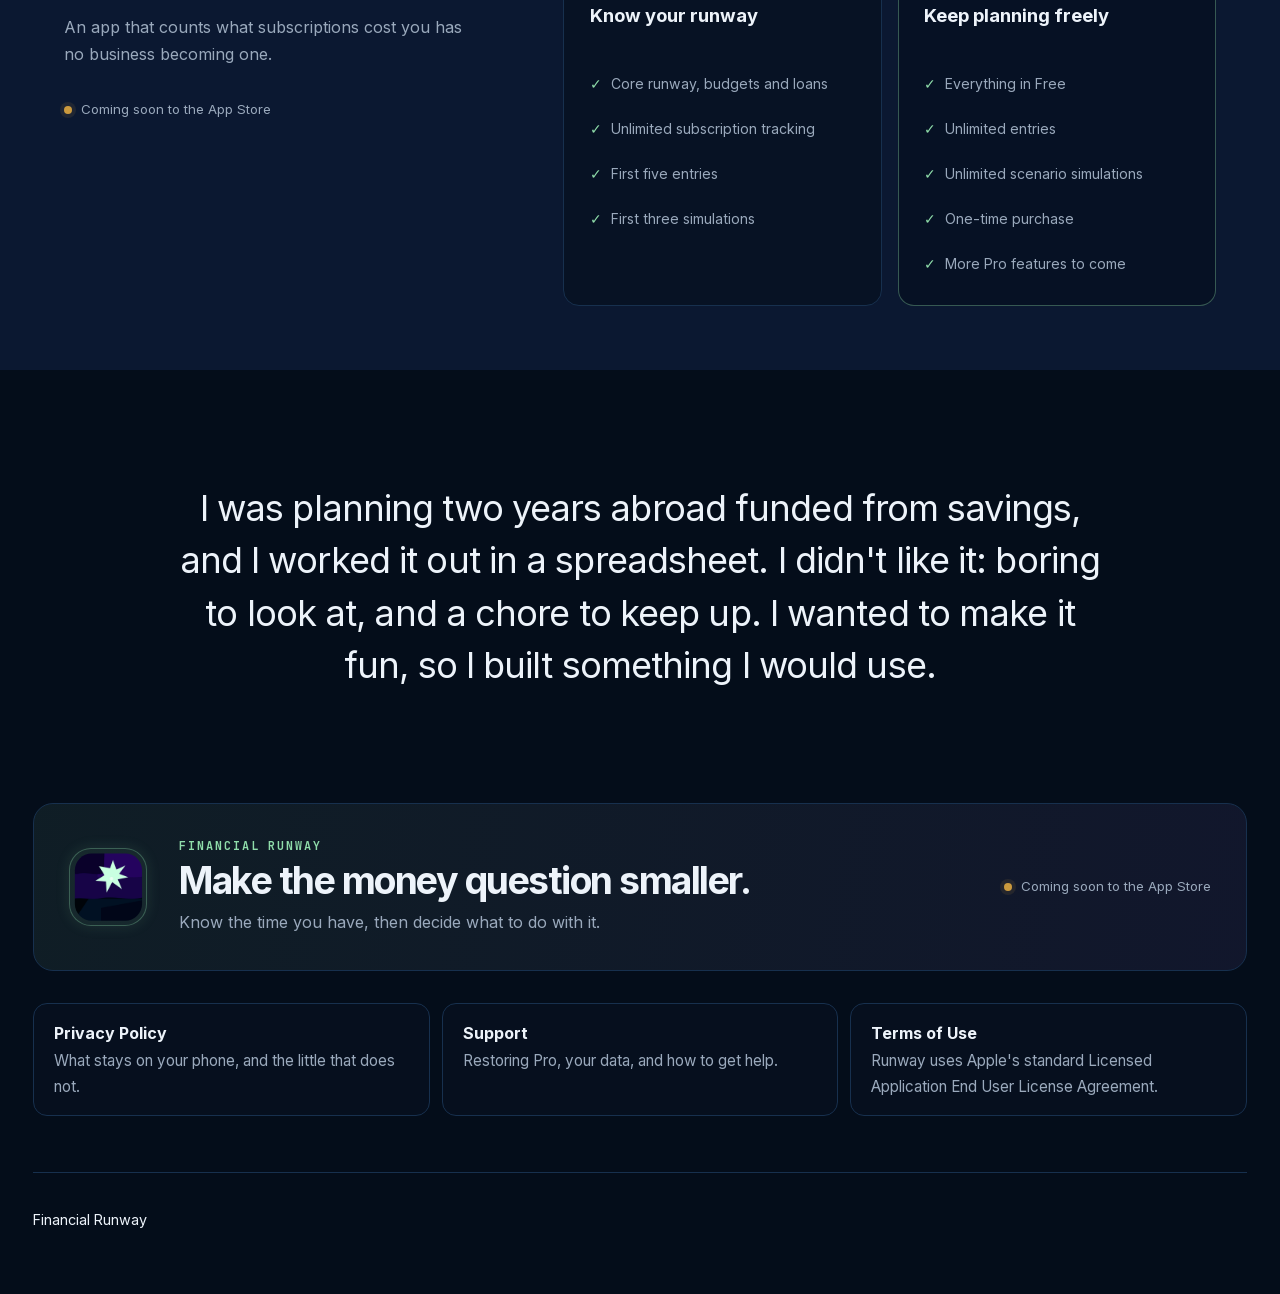
==== commit 297adaeb: "docs(site): say the checkable thing, and stop saying it twice A Paul Graham pass over the page, appl" ====
--- a/index.html
+++ b/index.html
@@ -33,13 +33,12 @@
             <a class="button primary" href="#how-it-works">See how it works</a>
             <span class="store-status"><i></i> Coming soon to the App Store</span>
           </div>
-          <p class="chapter-line">For studying, changing direction, building something, or taking an adventure.</p>
         </div>
         <div class="hero-field">
           <span class="hero-shape" aria-hidden="true"></span>
           <span class="hero-shard" aria-hidden="true"></span>
           <div class="metric-card"><span>YOUR RUNWAY</span><strong>12 mo</strong><small>Running out September 2027</small></div>
-          <div class="device-frame"><img src="assets/device/01-runway.png" width="900" height="1956" alt="Financial Runway overview showing twelve months of runway, cash, debt and monthly movement."></div>
+          <div class="device-frame"><img src="assets/device/01-runway.png" width="900" height="1956" alt="Financial Runway overview showing twelve months of runway, cash, loans and monthly movement."></div>
         </div>
       </section>
 
@@ -49,7 +48,6 @@
           <span class="cut-shape cut-star" aria-hidden="true"></span>
           <span class="cut-shape cut-ribbon" aria-hidden="true"></span>
           <div class="life-copy">
-            <p class="eyebrow">Life changes. Your answer should keep up.</p>
             <h2>When life changes shape, money becomes time.</h2>
           </div>
           <p class="life-context">A study plan, a new direction, something you are building, or an adventure you are not ready to give up.</p>
@@ -97,15 +95,15 @@
         </article>
         <article class="story">
           <div class="story-shot"><img src="assets/device/04-plan.png" width="720" height="1564" alt="Scenario plan comparing a projected runway with the current runway." loading="lazy" decoding="async"></div>
-          <div class="story-copy"><p class="step">03 / DECIDE</p><h3>See what one change buys you.</h3><p>Reduce a cost or add income and see the months it adds before changing your real plan.</p><strong>Decide with a consequence you can understand.</strong></div>
+          <div class="story-copy"><p class="step">03 / DECIDE</p><h3>See what one change buys you.</h3><p>Reduce a cost or add income and see the months it adds before changing your real plan.</p><strong>Try the cut before you make it.</strong></div>
         </article>
       </section>
 
       <section class="trust-section" id="why-runway">
-        <div class="section-heading compact"><h2>It stays simple enough to trust.</h2></div>
+        <div class="section-heading compact"><h2>Four things Runway does without.</h2></div>
         <div class="trust-grid">
           <article><span>◎</span><h3>No bank connection</h3><p>Start with a balance and a budget, not a financial login.</p></article>
-          <article><span>⌁</span><h3>No account</h3><p>Your financial records stay encrypted on your device.</p></article>
+          <article><span>⌁</span><h3>Encrypted on your phone</h3><p>An AES-256 database, with the key kept in the iOS Keychain. No sign-in, no cloud sync.</p></article>
           <article><span>○</span><h3>No judgment mechanics</h3><p>No score, streak or rank. A bad month is information.</p></article>
           <article><span>∞</span><h3>No subscription for Pro</h3><p>Pay once. Subscription tracking stays free and unlimited.</p></article>
         </div>
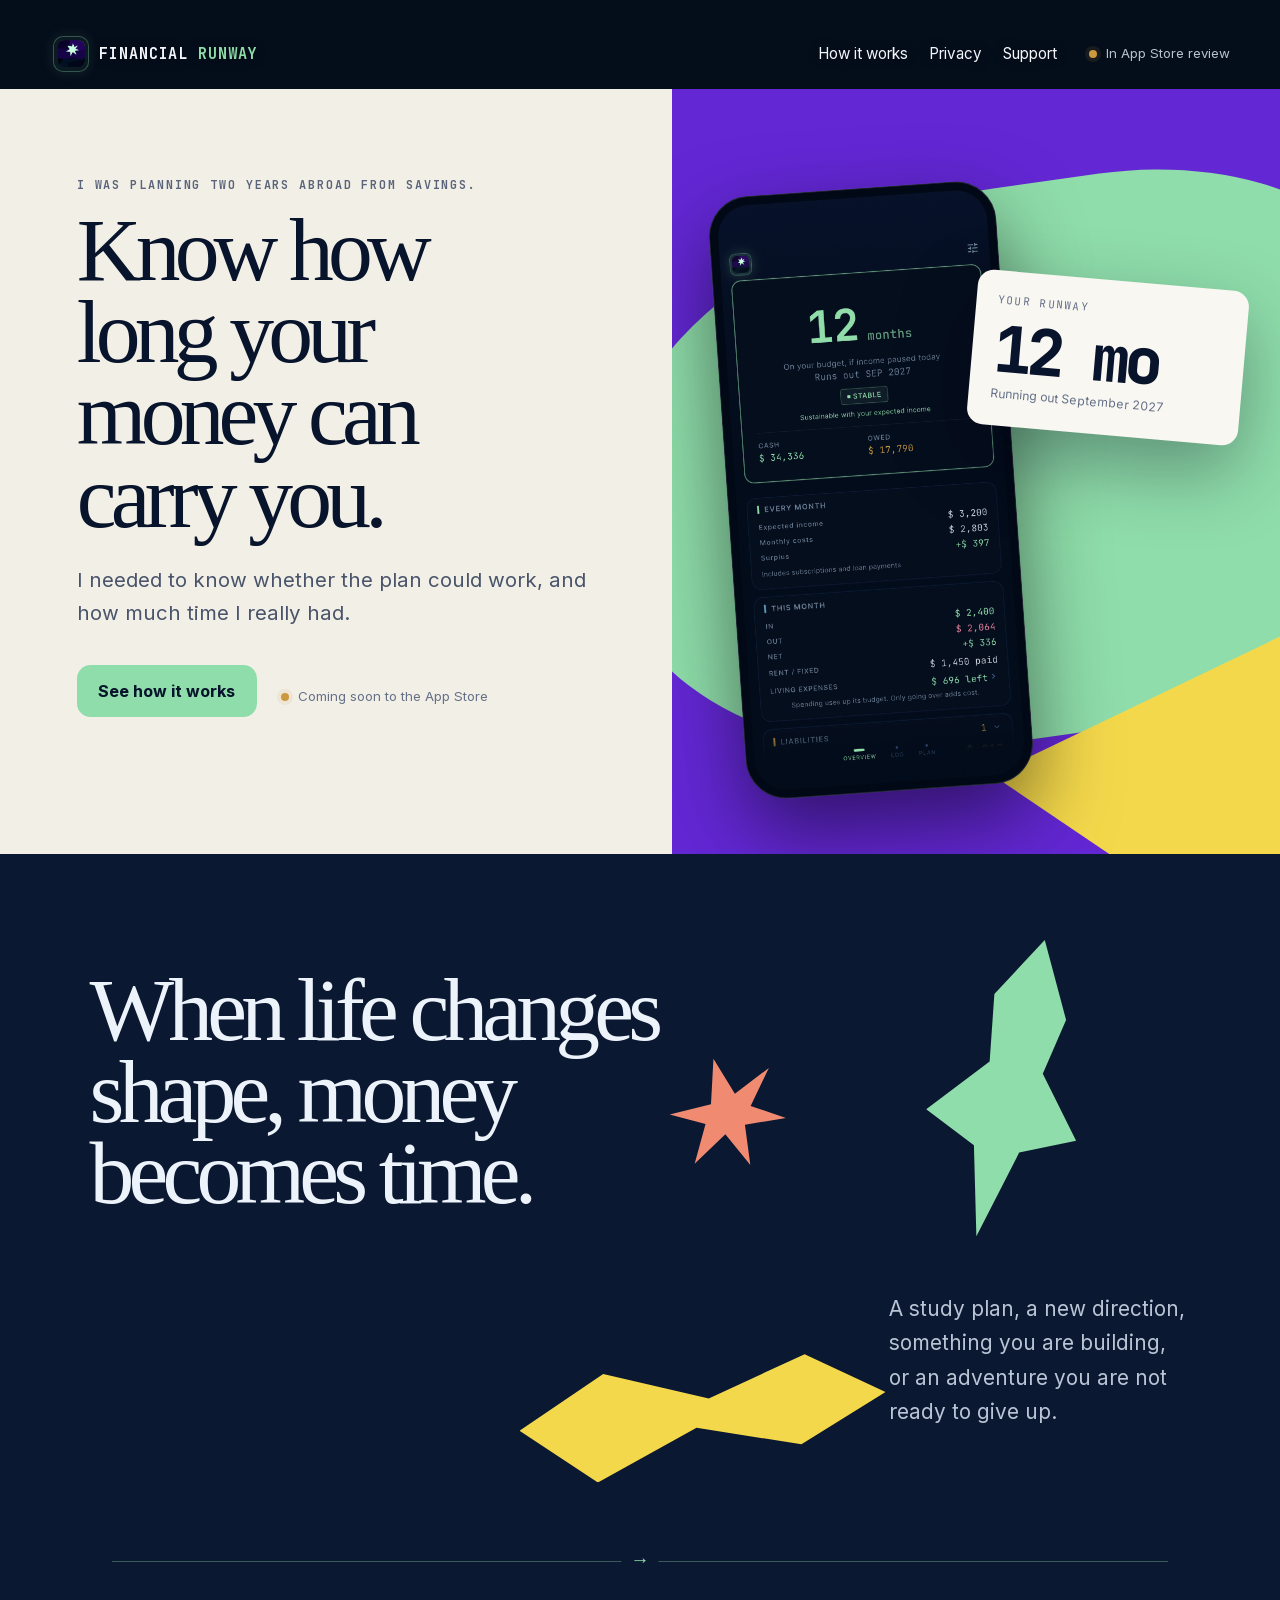
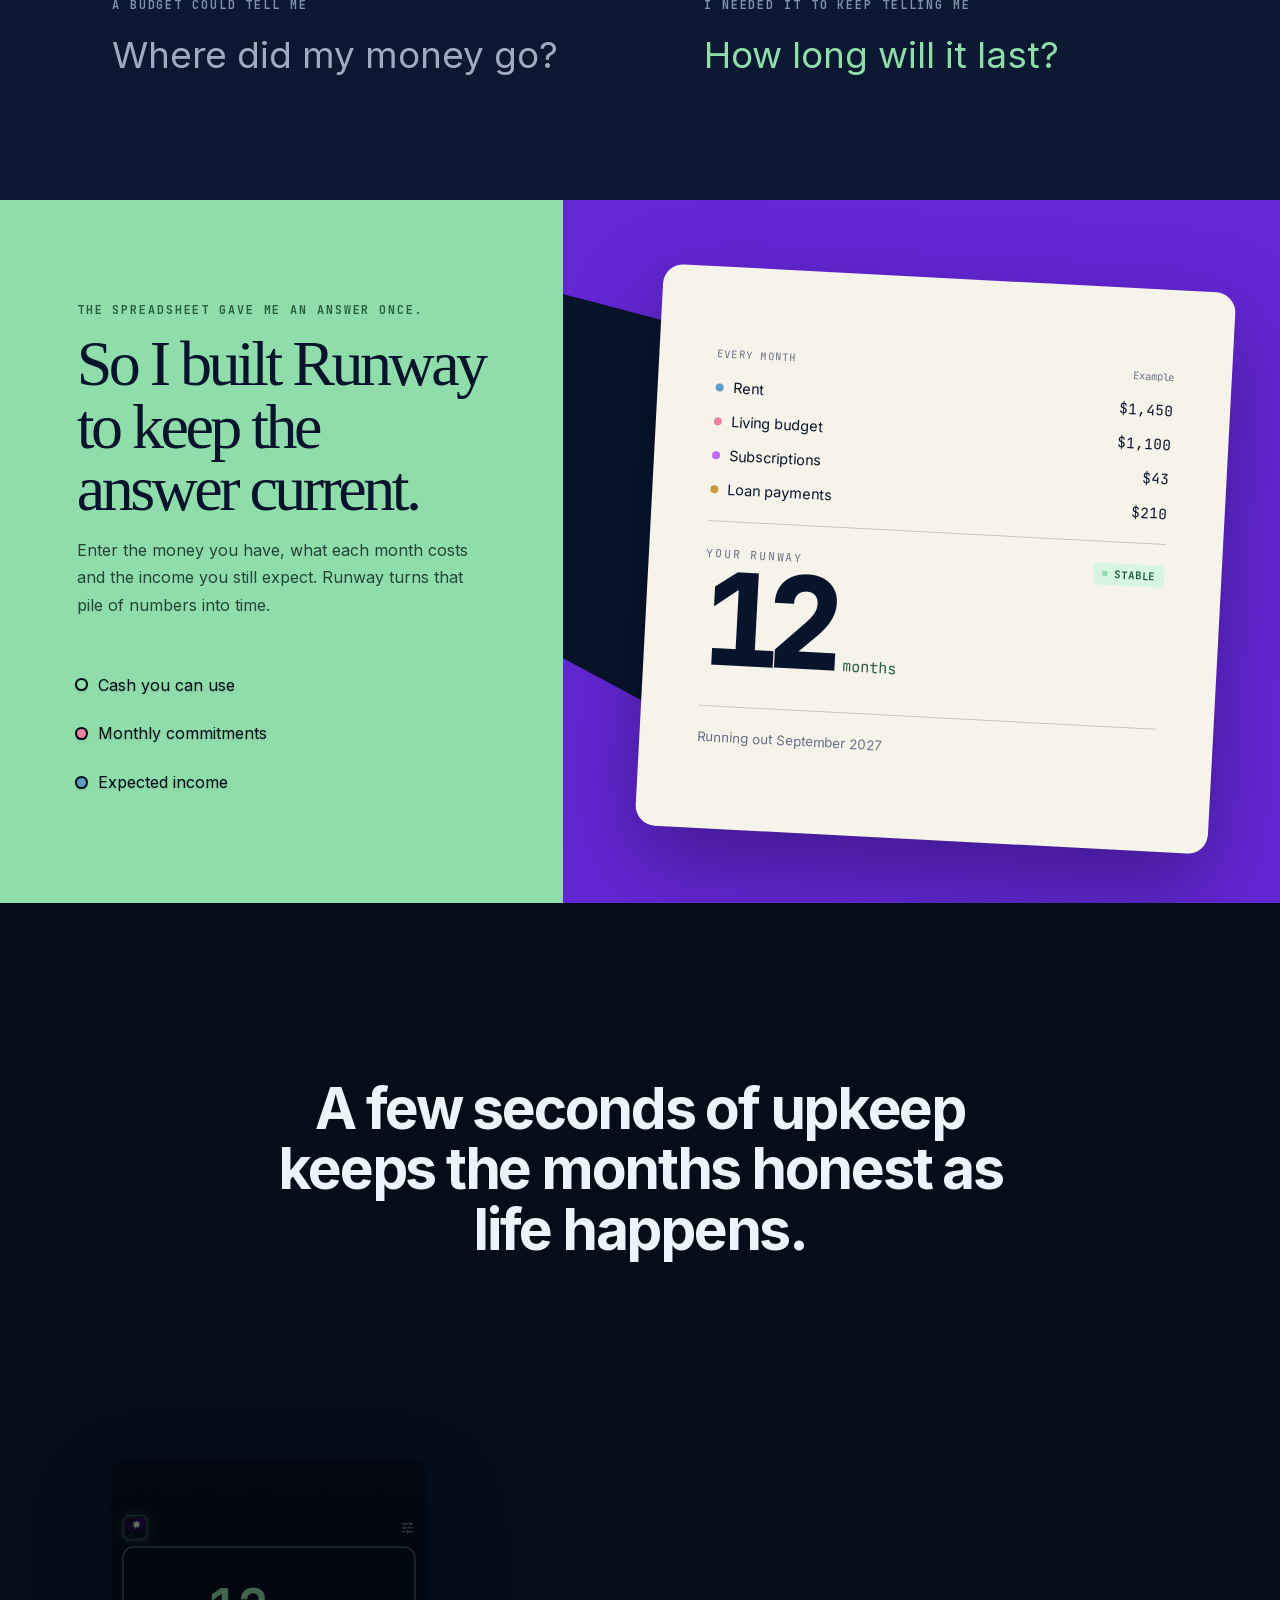
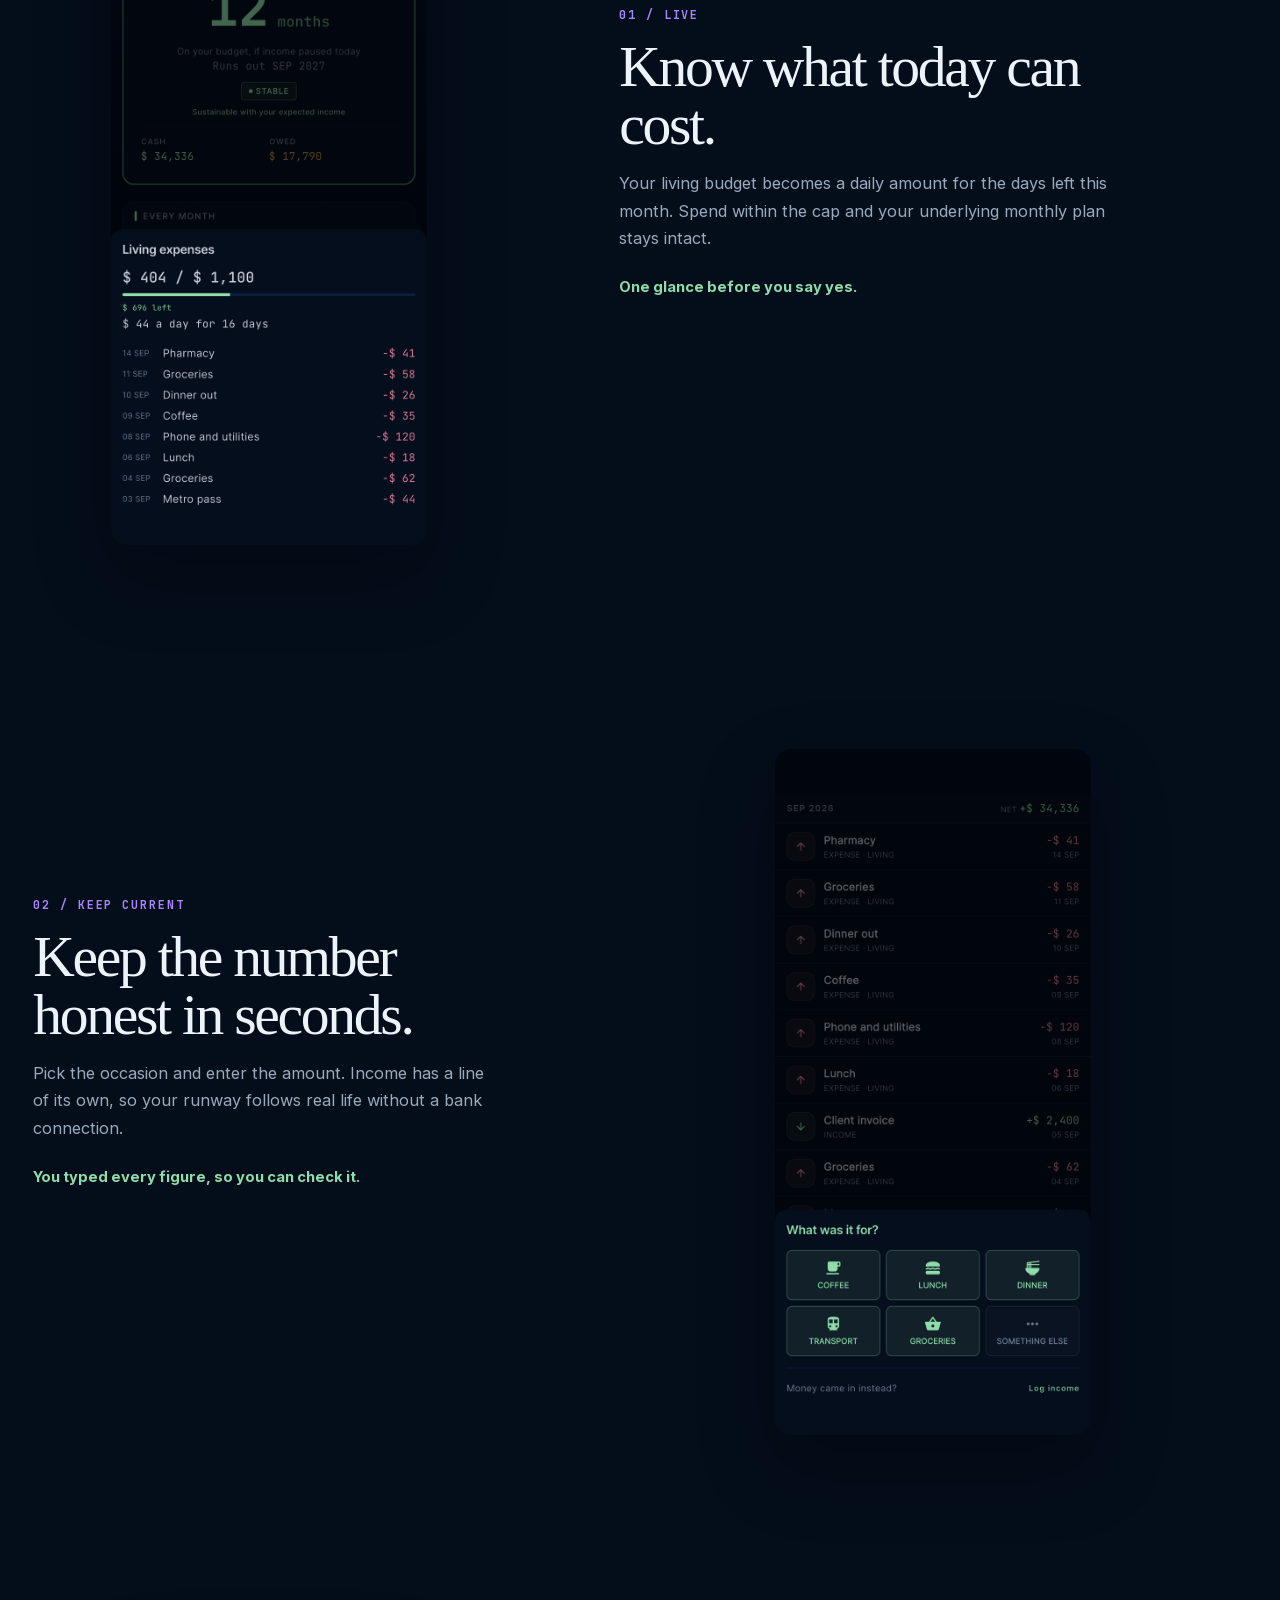
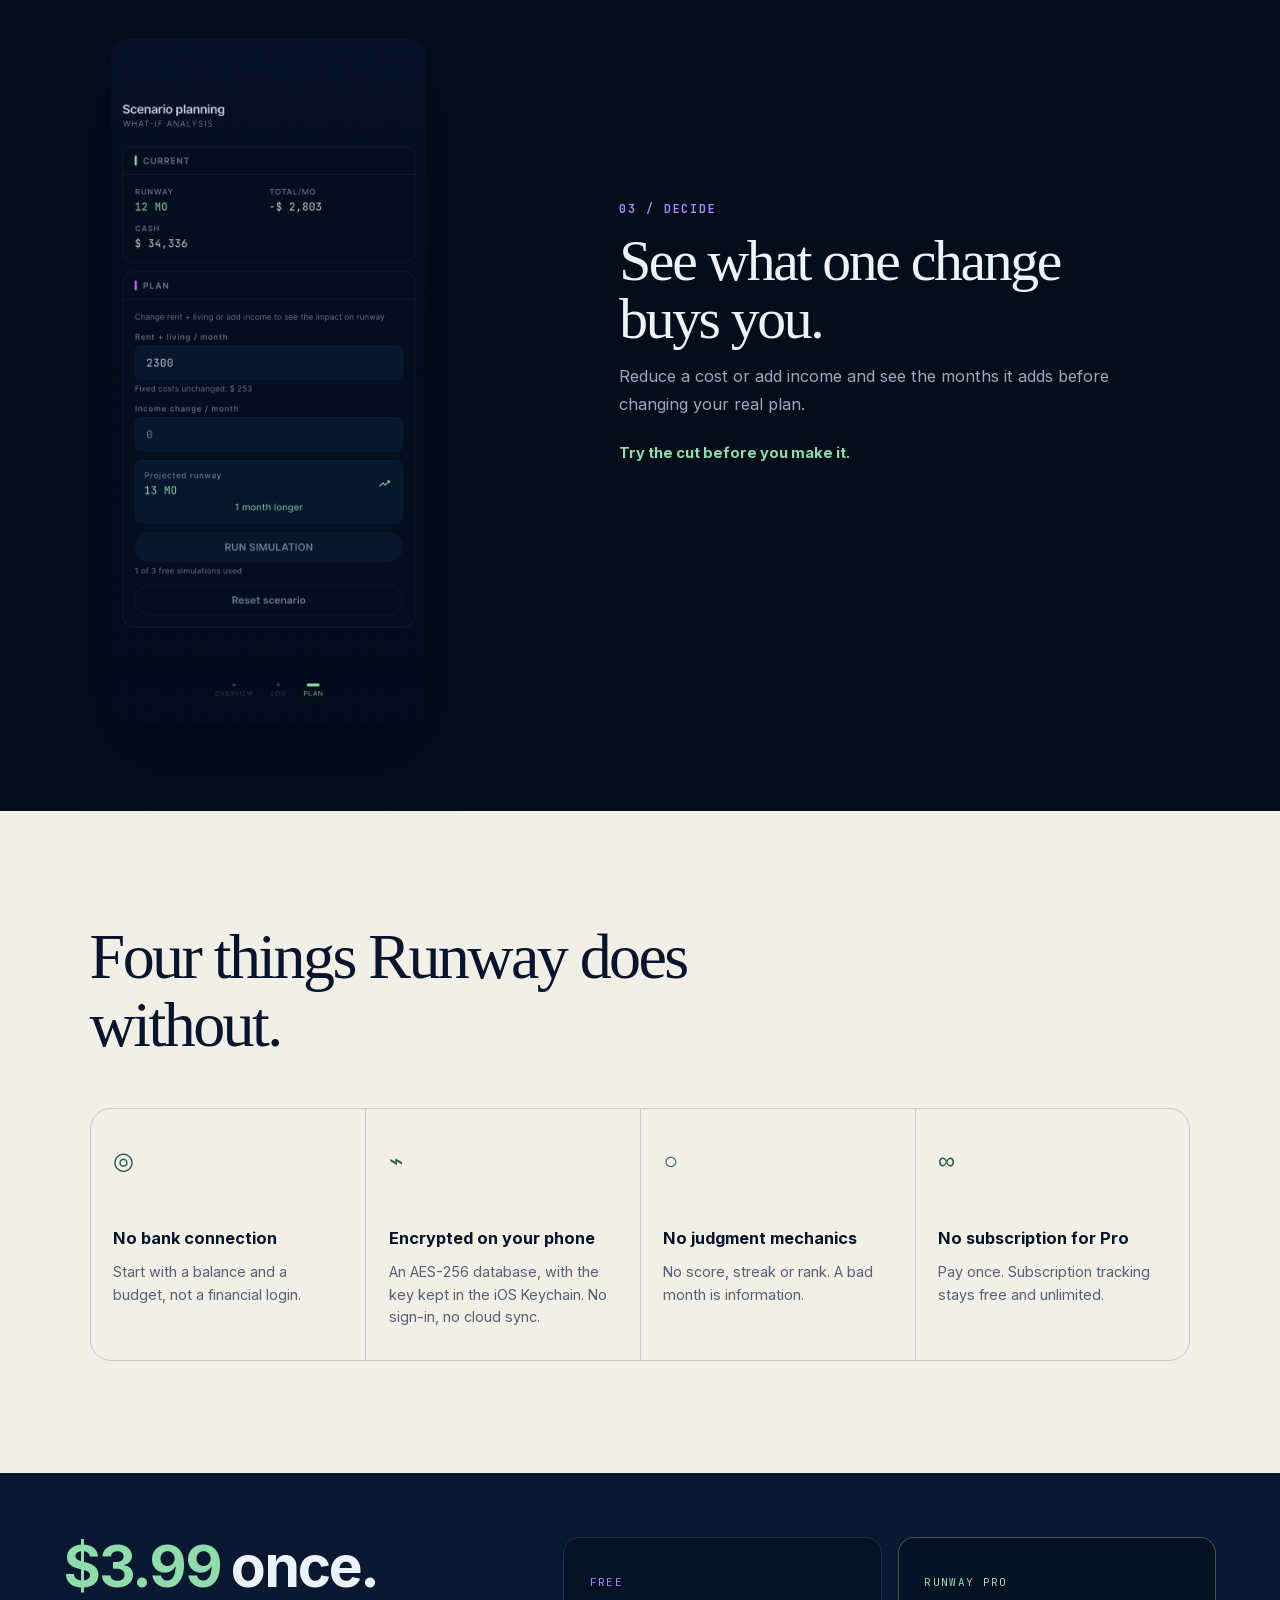
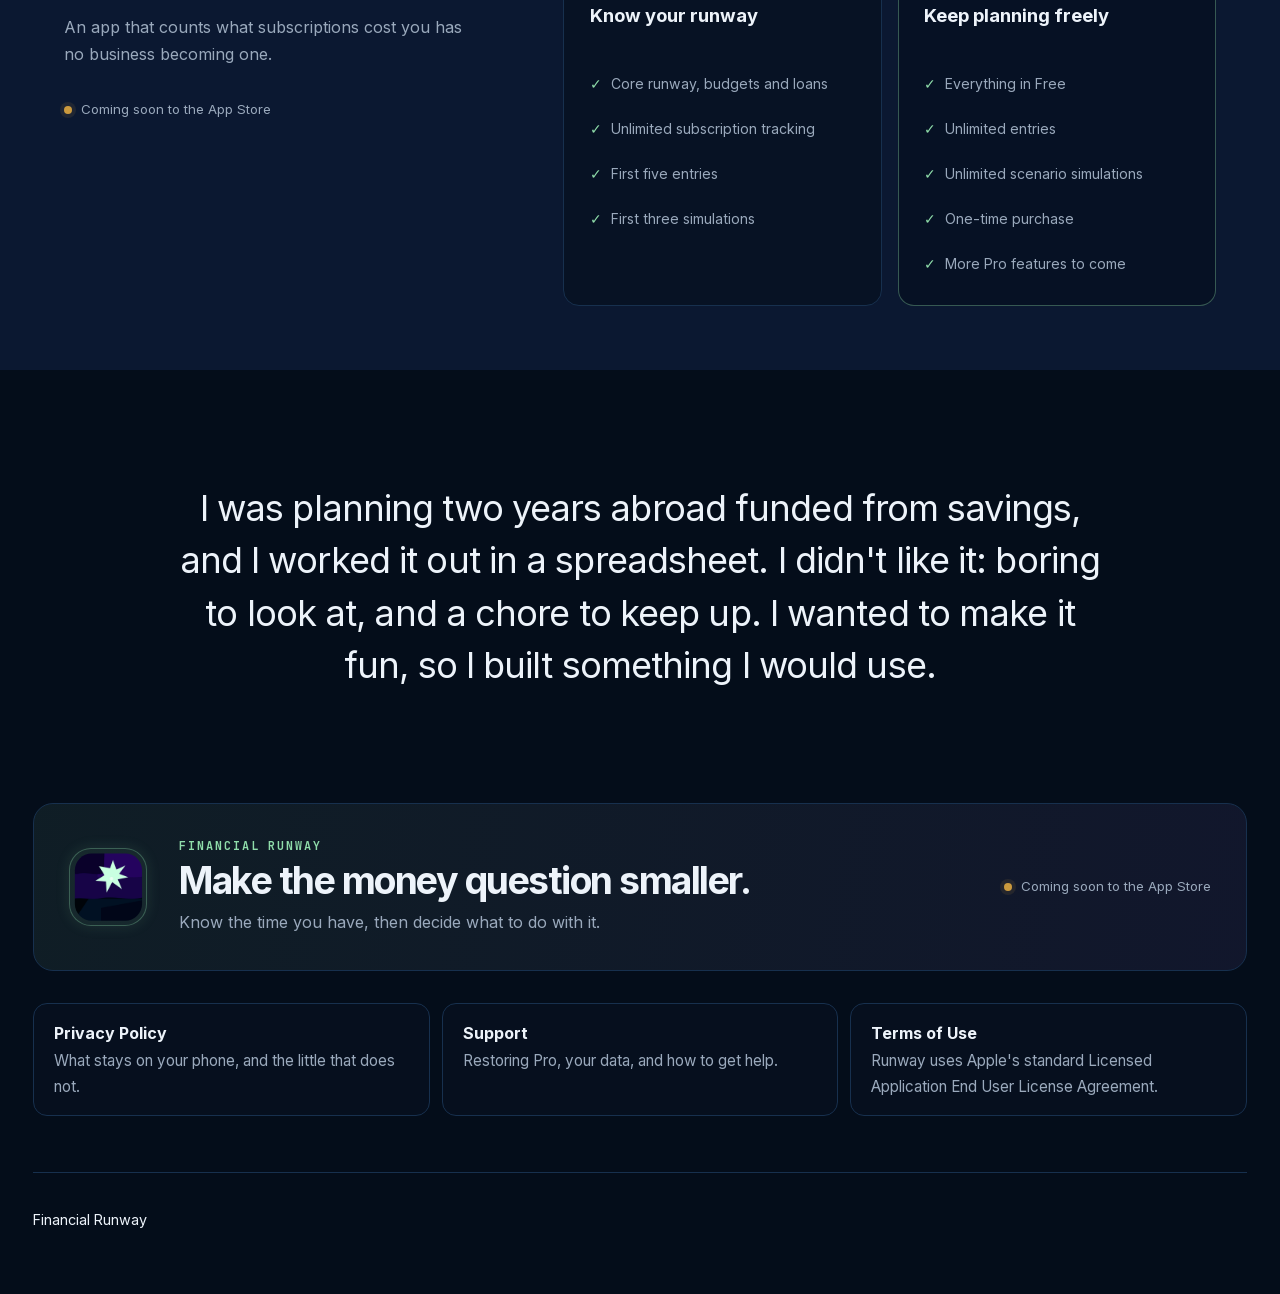
==== commit 8608e6d7: "fix(site): the example adds up to the runway beside it The card showed 800 + 1,100 + 110 and printed" ====
--- a/index.html
+++ b/index.html
@@ -71,9 +71,10 @@
             <div class="monthly-breakdown">
               <p class="monthly-label">EVERY MONTH <span>Example</span></p>
               <dl>
-                <div><dt><i class="rent-dot" aria-hidden="true"></i>Rent</dt><dd>$800</dd></div>
+                <div><dt><i class="rent-dot" aria-hidden="true"></i>Rent</dt><dd>$1,450</dd></div>
                 <div><dt><i class="living-dot" aria-hidden="true"></i>Living budget</dt><dd>$1,100</dd></div>
-                <div><dt><i class="subscription-dot" aria-hidden="true"></i>Subscriptions</dt><dd>$110</dd></div>
+                <div><dt><i class="subscription-dot" aria-hidden="true"></i>Subscriptions</dt><dd>$43</dd></div>
+                <div><dt><i class="loan-dot" aria-hidden="true"></i>Loan payments</dt><dd>$210</dd></div>
               </dl>
             </div>
             <div class="runway-heading"><p>YOUR RUNWAY</p><span class="status-badge"><i></i>STABLE</span></div>
--- a/assets/landing.css
+++ b/assets/landing.css
@@ -684,6 +684,7 @@
 .rent-dot { background:#5b9dc4; }
 .living-dot { background:#e8829e; }
 .subscription-dot { background:#bb6dff; }
+.loan-dot { background:#cb9a3e; }
 .runway-heading>p { margin:0; color:#657087; font:.7rem "JetBrains Mono",ui-monospace,monospace; letter-spacing:.16em; }
 .story-field .runway-number { margin-top:auto; }
 .story-field .runway-number strong { color:var(--ink); }
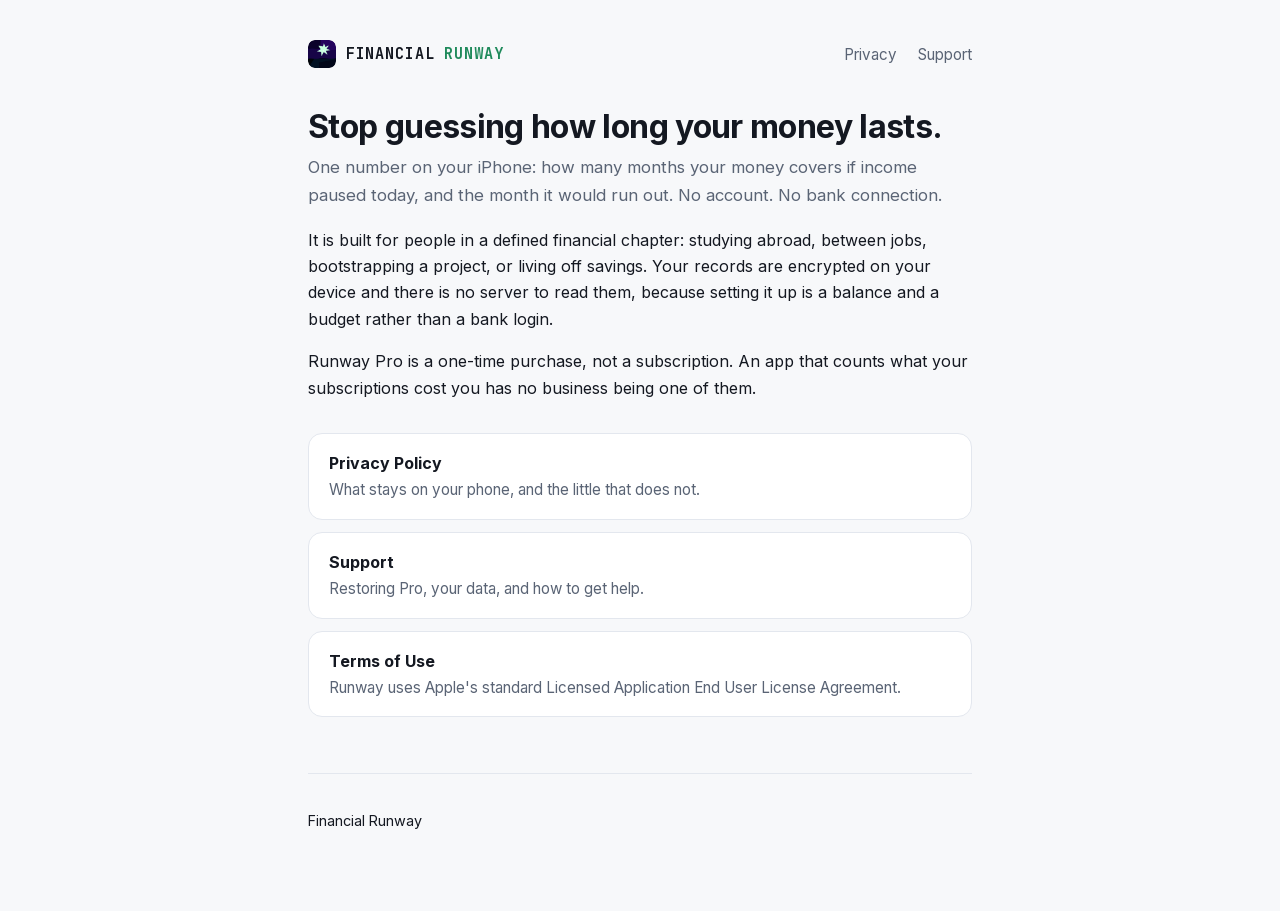
==== commit f77e63ad: "Revert "feat(site): the marketing page, redesigned around the app (#226)" This reverts commit 9c1091" ====
--- a/index.html
+++ b/index.html
@@ -3,124 +3,30 @@
 <head>
   <meta charset="utf-8">
   <meta name="viewport" content="width=device-width, initial-scale=1">
-  <title>Financial Runway: how long your money lasts</title>
+  <title>Financial Runway — how long your money lasts</title>
   <meta name="description" content="How many months your money covers if income paused today. An iPhone app with no account and no bank connection, and a one-time price.">
   <link rel="icon" type="image/png" sizes="180x180" href="assets/icon-180.png">
   <link rel="apple-touch-icon" href="assets/icon-180.png">
   <meta name="theme-color" content="#040d1a">
   <link rel="stylesheet" href="assets/site.css">
-  <link rel="stylesheet" href="assets/landing.css">
 </head>
-<body class="landing">
+<body>
   <div class="wrap">
     <header class="site">
-      <a class="brand" href="./"><span class="app-mark"><img src="assets/icon-180.png" alt="" width="30" height="30"></span>Financial <span>Runway</span></a>
-      <nav aria-label="Main navigation">
-        <a href="#how-it-works">How it works</a>
+      <a class="brand" href="./"><img src="assets/icon-180.png" alt="" width="28" height="28">Financial <span>Runway</span></a>
+      <nav>
         <a href="privacy/">Privacy</a>
         <a href="support/">Support</a>
       </nav>
-      <span class="review-badge"><i></i> In App Store review</span>
     </header>
 
     <main>
-      <section class="hero" id="why-now">
-        <div class="hero-copy">
-          <p class="eyebrow">I was planning two years abroad from savings.</p>
-          <h1>Know how long your money can carry you.</h1>
-          <p class="lede">I needed to know whether the plan could work, and how much time I really had.</p>
-          <div class="hero-actions">
-            <a class="button primary" href="#how-it-works">See how it works</a>
-            <span class="store-status"><i></i> Coming soon to the App Store</span>
-          </div>
-        </div>
-        <div class="hero-field">
-          <span class="hero-shape" aria-hidden="true"></span>
-          <span class="hero-shard" aria-hidden="true"></span>
-          <div class="metric-card"><span>YOUR RUNWAY</span><strong>12 mo</strong><small>Running out September 2027</small></div>
-          <div class="device-frame"><img src="assets/device/01-runway.png" width="900" height="1956" alt="Financial Runway overview showing twelve months of runway, cash, loans and monthly movement."></div>
-        </div>
-      </section>
+      <h1>Stop guessing how long your money lasts.</h1>
+      <p class="lede">One number on your iPhone: how many months your money covers if income paused today, and the month it would run out. No account. No bank connection.</p>
 
-      <section class="problem-section" id="problem">
-        <div class="life-transition">
-          <span class="cut-shape cut-leaf" aria-hidden="true"></span>
-          <span class="cut-shape cut-star" aria-hidden="true"></span>
-          <span class="cut-shape cut-ribbon" aria-hidden="true"></span>
-          <div class="life-copy">
-            <h2>When life changes shape, money becomes time.</h2>
-          </div>
-          <p class="life-context">A study plan, a new direction, something you are building, or an adventure you are not ready to give up.</p>
-        </div>
-        <div class="question-shift">
-          <div><p class="eyebrow">A budget could tell me</p><p>Where did my money go?</p></div>
-          <div class="answer"><p class="eyebrow">I needed it to keep telling me</p><p>How long will it last?</p></div>
-        </div>
-      </section>
+      <p>It is built for people in a defined financial chapter: studying abroad, between jobs, bootstrapping a project, or living off savings. Your records are encrypted on your device and there is no server to read them, because setting it up is a balance and a budget rather than a bank login.</p>
 
-      <section class="solution-section" id="solution">
-        <div class="solution-copy">
-          <p class="eyebrow">The spreadsheet gave me an answer once.</p>
-          <h2>So I built Runway to keep the answer current.</h2>
-          <p>Enter the money you have, what each month costs and the income you still expect. Runway turns that pile of numbers into time.</p>
-          <ul class="input-list"><li><span class="mint-dot"></span>Cash you can use</li><li><span class="pink-dot"></span>Monthly commitments</li><li><span class="blue-dot"></span>Expected income</li></ul>
-        </div>
-        <div class="story-field">
-          <span class="story-shape" aria-hidden="true"></span>
-          <div class="runway-answer">
-            <div class="monthly-breakdown">
-              <p class="monthly-label">EVERY MONTH <span>Example</span></p>
-              <dl>
-                <div><dt><i class="rent-dot" aria-hidden="true"></i>Rent</dt><dd>$1,450</dd></div>
-                <div><dt><i class="living-dot" aria-hidden="true"></i>Living budget</dt><dd>$1,100</dd></div>
-                <div><dt><i class="subscription-dot" aria-hidden="true"></i>Subscriptions</dt><dd>$43</dd></div>
-                <div><dt><i class="loan-dot" aria-hidden="true"></i>Loan payments</dt><dd>$210</dd></div>
-              </dl>
-            </div>
-            <div class="runway-heading"><p>YOUR RUNWAY</p><span class="status-badge"><i></i>STABLE</span></div>
-            <div class="runway-number"><strong>12</strong><span>months</span></div>
-            <div class="runway-meta"><small>Running out September 2027</small></div>
-          </div>
-        </div>
-      </section>
-
-      <section class="stories" id="how-it-works">
-        <div class="section-heading compact"><h2>A few seconds of upkeep keeps the months honest as life happens.</h2></div>
-        <article class="story">
-          <div class="story-shot"><img src="assets/device/02-living.png" width="720" height="1564" alt="Living budget screen showing what is left this month as an amount per day." loading="lazy" decoding="async"></div>
-          <div class="story-copy"><p class="step">01 / LIVE</p><h3>Know what today can cost.</h3><p>Your living budget becomes a daily amount for the days left this month. Spend within the cap and your underlying monthly plan stays intact.</p><strong>One glance before you say yes.</strong></div>
-        </article>
-        <article class="story reverse">
-          <div class="story-shot"><img src="assets/device/03-log.png" width="720" height="1564" alt="Quick log sheet for spending and income." loading="lazy" decoding="async"></div>
-          <div class="story-copy"><p class="step">02 / KEEP CURRENT</p><h3>Keep the number honest in seconds.</h3><p>Pick the occasion and enter the amount. Income has a line of its own, so your runway follows real life without a bank connection.</p><strong>You typed every figure, so you can check it.</strong></div>
-        </article>
-        <article class="story">
-          <div class="story-shot"><img src="assets/device/04-plan.png" width="720" height="1564" alt="Scenario plan comparing a projected runway with the current runway." loading="lazy" decoding="async"></div>
-          <div class="story-copy"><p class="step">03 / DECIDE</p><h3>See what one change buys you.</h3><p>Reduce a cost or add income and see the months it adds before changing your real plan.</p><strong>Try the cut before you make it.</strong></div>
-        </article>
-      </section>
-
-      <section class="trust-section" id="why-runway">
-        <div class="section-heading compact"><h2>Four things Runway does without.</h2></div>
-        <div class="trust-grid">
-          <article><span>◎</span><h3>No bank connection</h3><p>Start with a balance and a budget, not a financial login.</p></article>
-          <article><span>⌁</span><h3>Encrypted on your phone</h3><p>An AES-256 database, with the key kept in the iOS Keychain. No sign-in, no cloud sync.</p></article>
-          <article><span>○</span><h3>No judgment mechanics</h3><p>No score, streak or rank. A bad month is information.</p></article>
-          <article><span>∞</span><h3>No subscription for Pro</h3><p>Pay once. Subscription tracking stays free and unlimited.</p></article>
-        </div>
-      </section>
-
-      <section class="pricing-section" id="pricing">
-        <div class="price-intro"><h2><span>$3.99</span> once.</h2><p>An app that counts what subscriptions cost you has no business becoming one.</p><span class="store-status"><i></i> Coming soon to the App Store</span></div>
-        <div class="plans">
-          <article><p>FREE</p><h3>Know your runway</h3><ul><li>Core runway, budgets and loans</li><li>Unlimited subscription tracking</li><li>First five entries</li><li>First three simulations</li></ul></article>
-          <article class="pro"><p>RUNWAY PRO</p><h3>Keep planning freely</h3><ul><li>Everything in Free</li><li>Unlimited entries</li><li>Unlimited scenario simulations</li><li>One-time purchase</li><li>More Pro features to come</li></ul></article>
-        </div>
-      </section>
-
-      <section class="founder"><blockquote>I was planning two years abroad funded from savings, and I worked it out in a spreadsheet. I didn't like it: boring to look at, and a chore to keep up. I wanted to make it fun, so I built something I would use.</blockquote></section>
-
-      <section class="final-cta"><span class="app-mark app-mark-large"><img src="assets/icon-180.png" alt="" width="72" height="72"></span><div><p class="eyebrow">Financial Runway</p><h2>Make the money question smaller.</h2><p>Know the time you have, then decide what to do with it.</p></div><span class="store-status"><i></i> Coming soon to the App Store</span></section>
+      <p>Runway Pro is a one-time purchase, not a subscription. An app that counts what your subscriptions cost you has no business being one of them.</p>
 
       <div class="links">
         <a href="privacy/">
@@ -142,40 +48,5 @@
       <p>Financial Runway</p>
     </footer>
   </div>
-  <script>
-    const floatingNav = document.querySelector('.landing header.site');
-    const updateFloatingNav = () => floatingNav.classList.toggle('is-scrolled', window.scrollY > 24);
-    updateFloatingNav();
-    window.addEventListener('scroll', updateFloatingNav, { passive: true });
-    const heroCta = document.querySelector('.hero-actions .button.primary');
-    let previousCorner = -1;
-    const chooseCtaCorner = () => {
-      const choices = [0, 1, 2, 3].filter(corner => corner !== previousCorner);
-      previousCorner = choices[Math.floor(Math.random() * choices.length)];
-      heroCta.style.setProperty('--cta-corners',
-        [0, 1, 2, 3].map(corner => corner === previousCorner ? '2rem' : '.85rem').join(' '));
-    };
-    heroCta.addEventListener('pointerenter', event => {
-      if (event.pointerType !== 'touch') chooseCtaCorner();
-    });
-    heroCta.addEventListener('focus', () => {
-      if (heroCta.matches(':focus-visible')) chooseCtaCorner();
-    });
-    if ('IntersectionObserver' in window && !window.matchMedia('(prefers-reduced-motion: reduce)').matches) {
-      const storyObserver = new IntersectionObserver(entries => {
-        entries.forEach(entry => {
-          if (entry.isIntersecting && entry.intersectionRatio >= 0.12) {
-            entry.target.classList.add('is-visible');
-          } else if (!entry.isIntersecting) {
-            entry.target.classList.remove('is-visible');
-          }
-        });
-      }, { threshold:[0, 0.12] });
-      document.querySelectorAll('.stories > .section-heading, .stories .story-shot, .stories .story-copy').forEach(element => {
-        element.classList.add('reveal-ready');
-        storyObserver.observe(element);
-      });
-    }
-  </script>
 </body>
 </html>
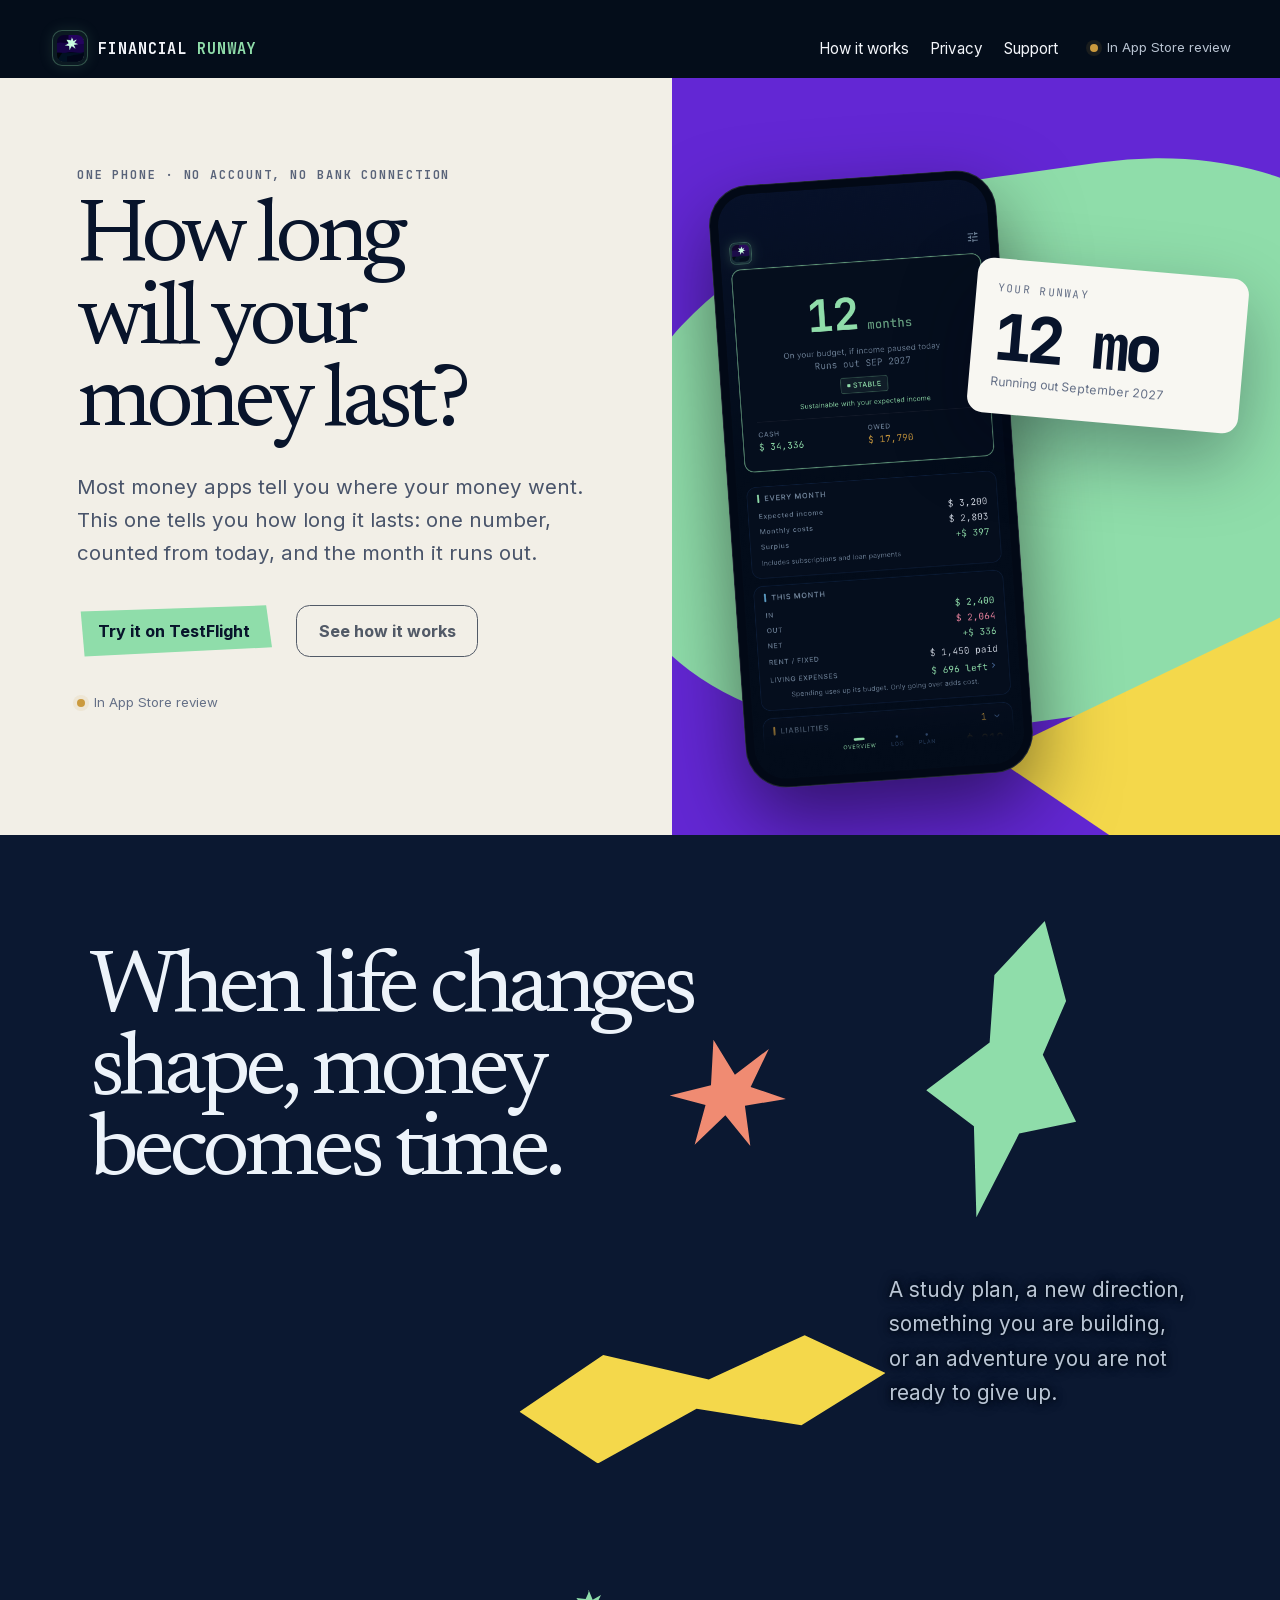
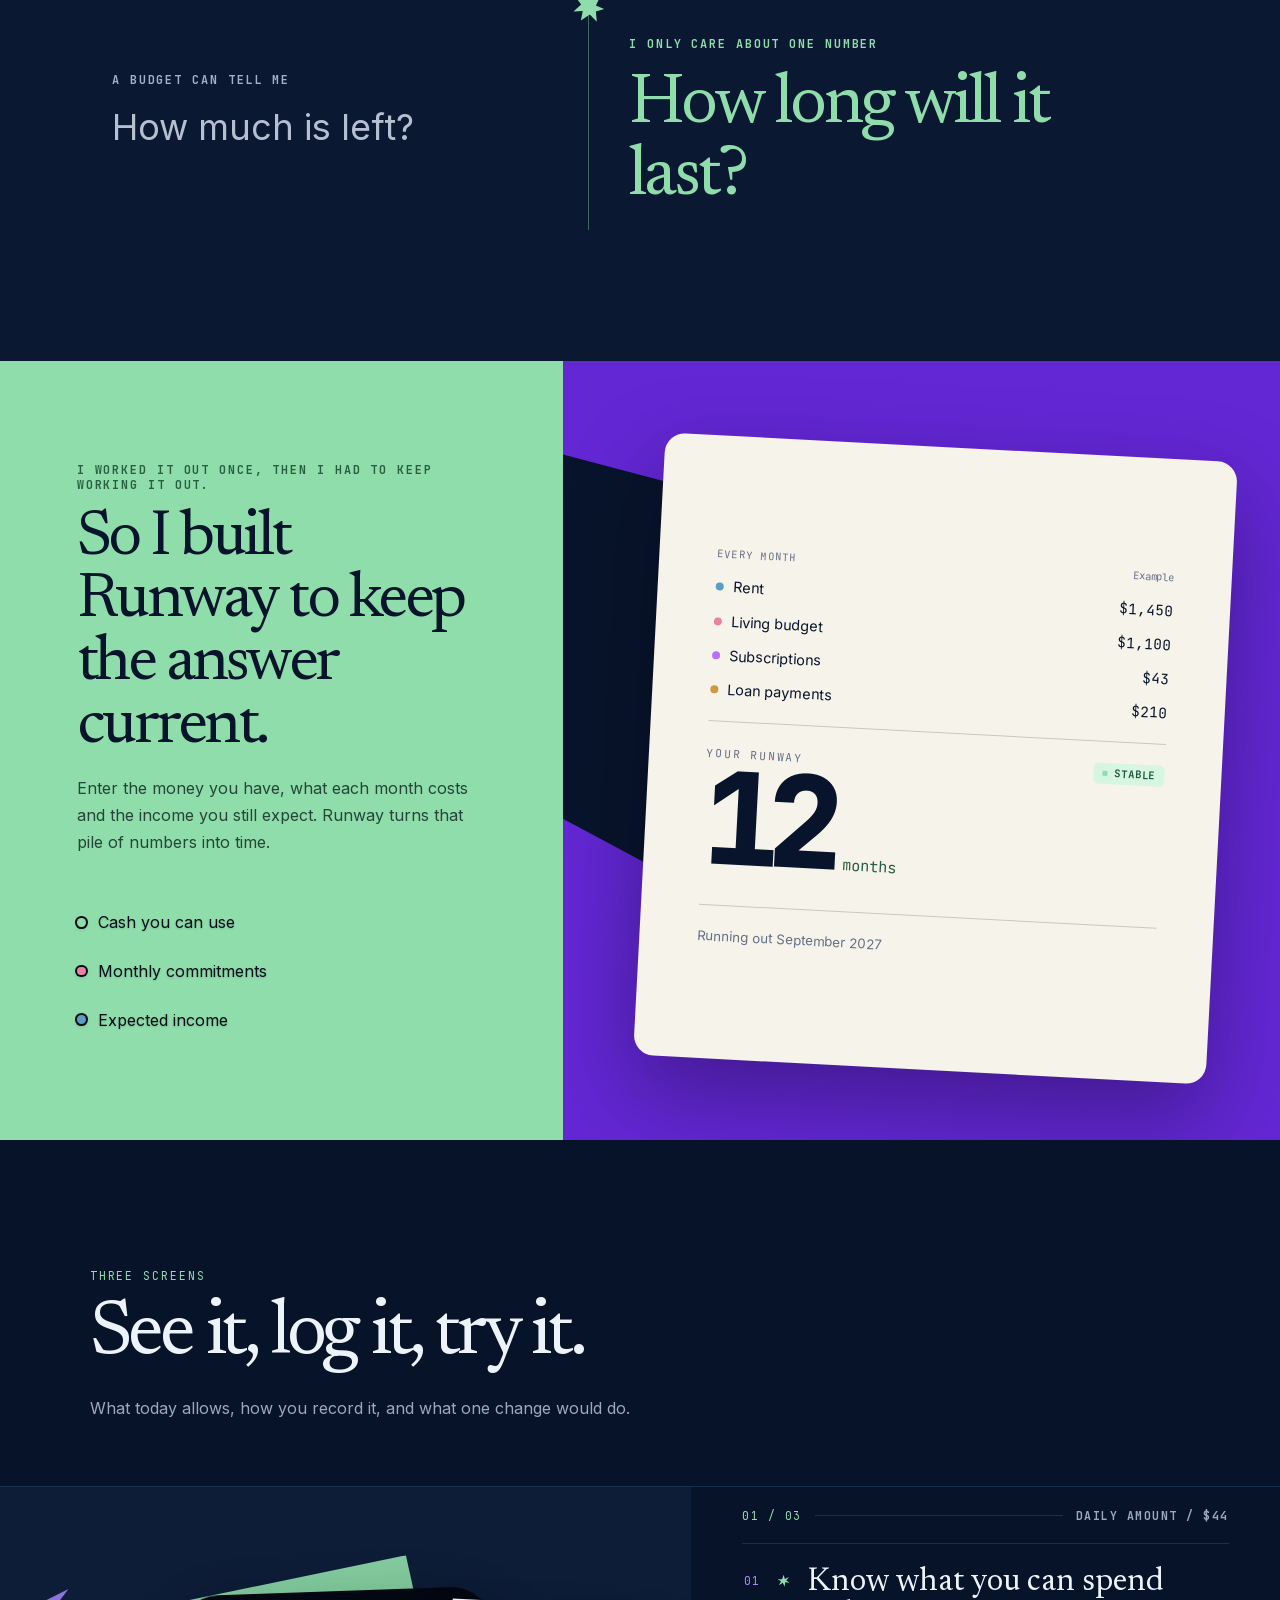
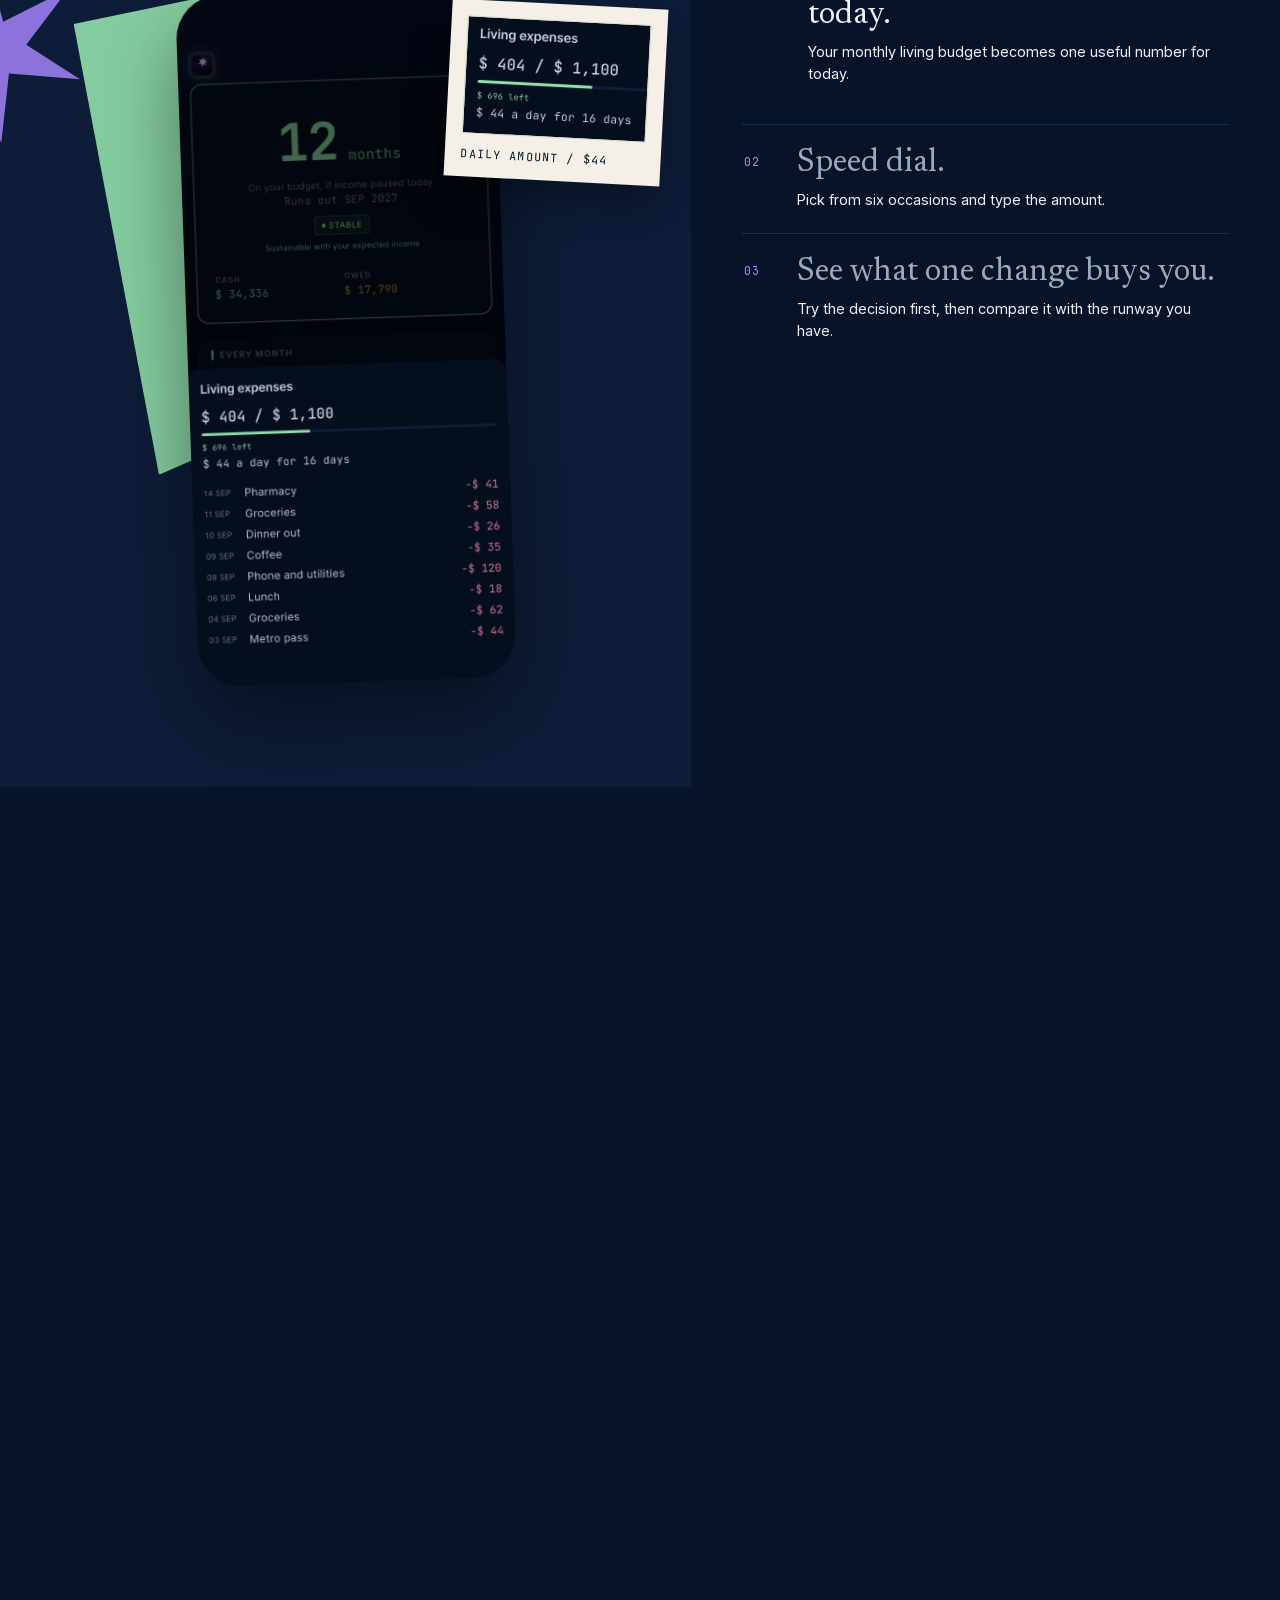
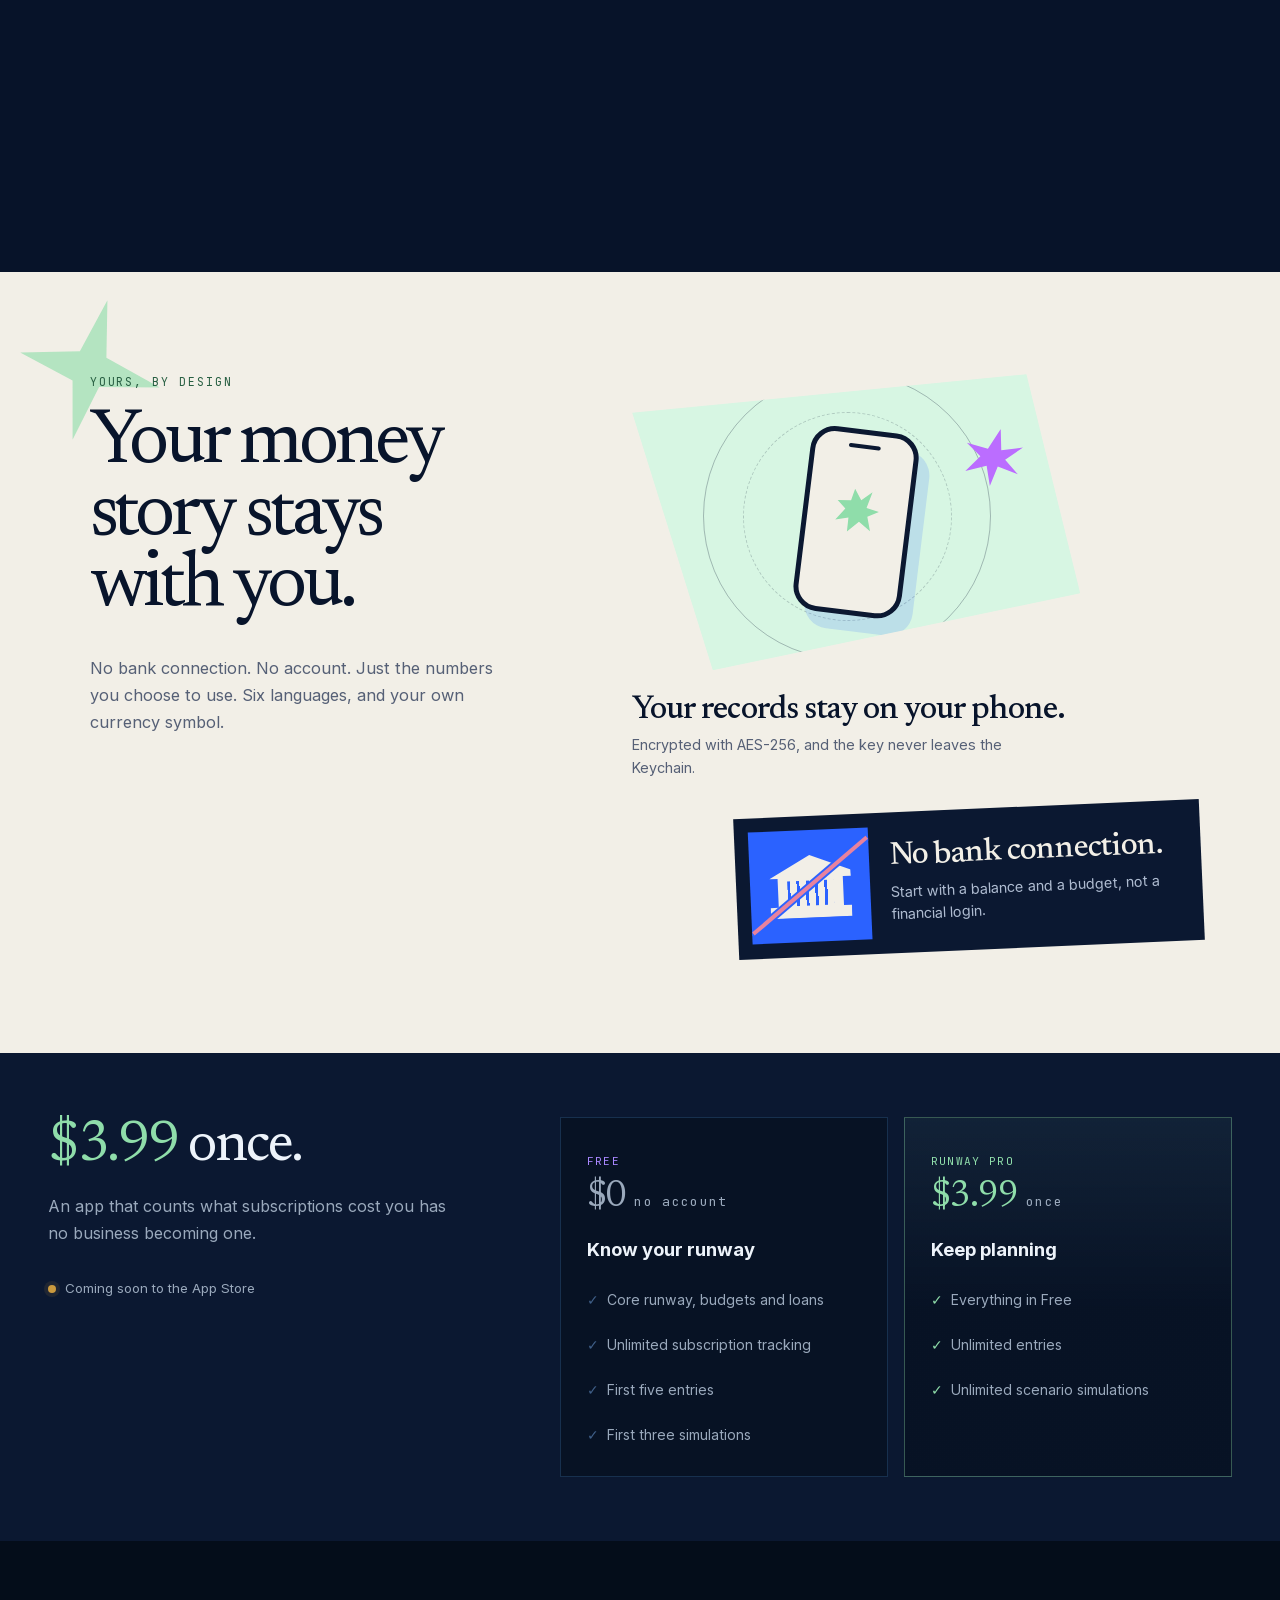
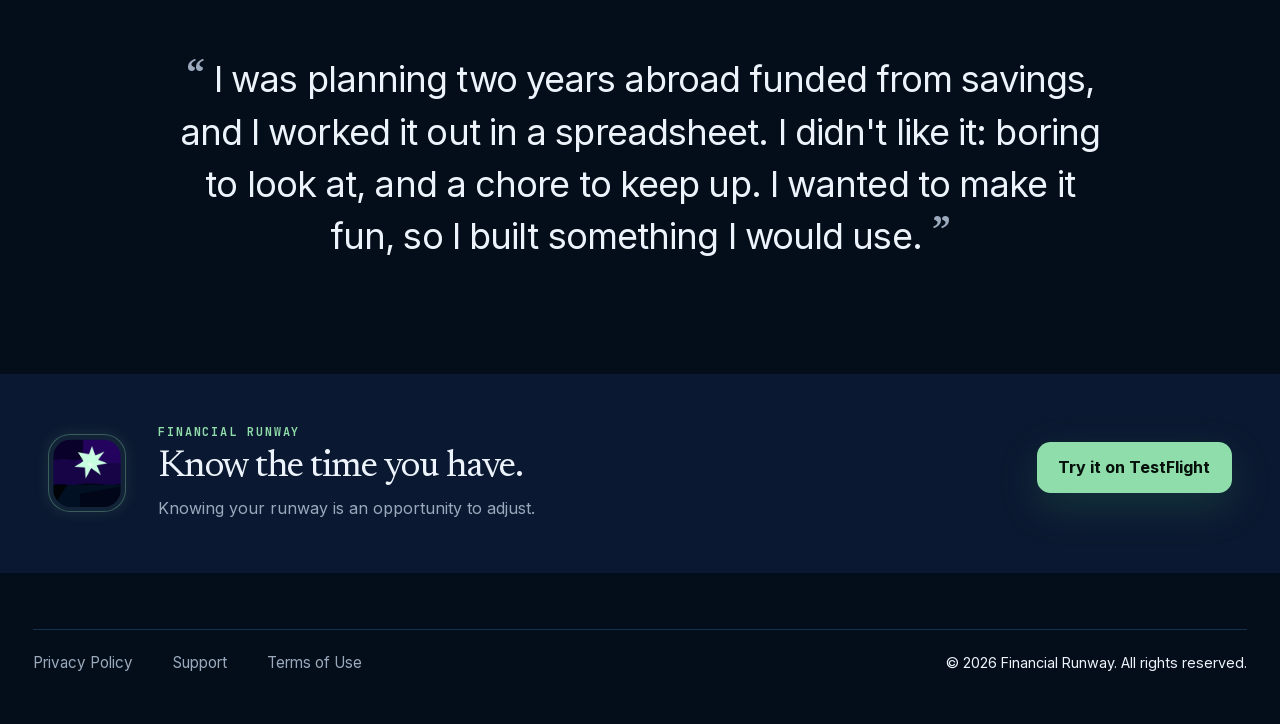
==== commit 8b8afc02: "site: published from 4b78b0e4f98aba47d575243e9006e58dae09cbc6 Built by .github/workflows/site.yml. D" ====
--- a/index.html
+++ b/index.html
@@ -1,52 +1,410 @@
 <!doctype html>
 <html lang="en">
-<head>
-  <meta charset="utf-8">
-  <meta name="viewport" content="width=device-width, initial-scale=1">
-  <title>Financial Runway — how long your money lasts</title>
-  <meta name="description" content="How many months your money covers if income paused today. An iPhone app with no account and no bank connection, and a one-time price.">
-  <link rel="icon" type="image/png" sizes="180x180" href="assets/icon-180.png">
-  <link rel="apple-touch-icon" href="assets/icon-180.png">
-  <meta name="theme-color" content="#040d1a">
-  <link rel="stylesheet" href="assets/site.css">
-</head>
-<body>
-  <div class="wrap">
-    <header class="site">
-      <a class="brand" href="./"><img src="assets/icon-180.png" alt="" width="28" height="28">Financial <span>Runway</span></a>
-      <nav>
-        <a href="privacy/">Privacy</a>
-        <a href="support/">Support</a>
-      </nav>
-    </header>
-
-    <main>
-      <h1>Stop guessing how long your money lasts.</h1>
-      <p class="lede">One number on your iPhone: how many months your money covers if income paused today, and the month it would run out. No account. No bank connection.</p>
-
-      <p>It is built for people in a defined financial chapter: studying abroad, between jobs, bootstrapping a project, or living off savings. Your records are encrypted on your device and there is no server to read them, because setting it up is a balance and a budget rather than a bank login.</p>
-
-      <p>Runway Pro is a one-time purchase, not a subscription. An app that counts what your subscriptions cost you has no business being one of them.</p>
-
-      <div class="links">
-        <a href="privacy/">
-          <strong>Privacy Policy</strong>
-          <span>What stays on your phone, and the little that does not.</span>
-        </a>
-        <a href="support/">
-          <strong>Support</strong>
-          <span>Restoring Pro, your data, and how to get help.</span>
-        </a>
-        <a href="https://www.apple.com/legal/internet-services/itunes/dev/stdeula/">
-          <strong>Terms of Use</strong>
-          <span>Runway uses Apple's standard Licensed Application End User License Agreement.</span>
-        </a>
-      </div>
-    </main>
-
-    <footer class="site">
-      <p>Financial Runway</p>
-    </footer>
-  </div>
-</body>
+  <head>
+    <meta charset="utf-8" />
+    <meta name="viewport" content="width=device-width, initial-scale=1" />
+    <title>Financial Runway: how long your money lasts</title>
+    <meta
+      name="description"
+      content="How many months your money covers if income paused today. An iPhone app with no account and no bank connection, and a one-time price."
+    />
+    <link rel="canonical" href="https://echoshihtw.github.io/runway/" />
+    <meta property="og:type" content="website" />
+    <meta property="og:site_name" content="Financial Runway" />
+    <meta property="og:url" content="https://echoshihtw.github.io/runway/" />
+    <meta property="og:title" content="Financial Runway: how long your money lasts" />
+    <meta
+      property="og:description"
+      content="How many months your money covers if income paused today. Private, on-device, and built for iPhone."
+    />
+    <meta property="og:image" content="https://echoshihtw.github.io/runway/assets/og.jpg" />
+    <meta property="og:image:type" content="image/jpeg" />
+    <meta property="og:image:width" content="1200" />
+    <meta property="og:image:height" content="630" />
+    <meta
+      property="og:image:alt"
+      content="Financial Runway on iPhone: the headline How long will your money last, beside the app showing twelve months of runway and the month it runs out."
+    />
+    <meta name="twitter:card" content="summary_large_image" />
+    <link rel="icon" type="image/png" sizes="180x180" href="assets/icon-180.png" />
+    <link rel="apple-touch-icon" href="assets/icon-180.png" />
+    <meta name="theme-color" content="#040d1a" />
+    <link rel="stylesheet" href="assets/site.css" />
+    <link rel="stylesheet" href="assets/landing.css" />
+  </head>
+  <body class="landing">
+    <div class="wrap">
+      <header class="site">
+        <a class="brand" href="./"
+          ><span class="app-mark"><img src="assets/icon-180.png" alt="" width="30" height="30" /></span>Financial
+          <span>Runway</span></a
+        >
+        <nav aria-label="Main navigation">
+          <a href="#how-it-works">How it works</a>
+          <a href="privacy/">Privacy</a>
+          <a href="support/">Support</a>
+        </nav>
+        <span class="review-badge"><i></i> In App Store review</span>
+      </header>
+
+      <main>
+        <section class="hero" id="why-now">
+          <div class="hero-copy">
+            <p class="eyebrow">One phone &middot; no account, no bank connection</p>
+            <h1>How long will your money last?</h1>
+            <p class="lede">
+              Most money apps tell you where your money went. This one tells you how long it lasts: one number, counted
+              from today, and the month it runs out.
+            </p>
+            <div class="hero-actions">
+              <a class="button primary" href="https://testflight.apple.com/join/FjpzWmat">Try it on TestFlight</a>
+              <a class="button ghost" href="#how-it-works">See how it works</a>
+              <span class="store-status"><i></i> In App Store review</span>
+            </div>
+          </div>
+          <div class="hero-field">
+            <span class="hero-shape" aria-hidden="true"></span>
+            <span class="hero-shard" aria-hidden="true"></span>
+            <div class="metric-card">
+              <span>YOUR RUNWAY</span><strong>12 mo</strong><small>Running out September 2027</small>
+            </div>
+            <div class="device-frame">
+              <img
+                src="assets/device/01-runway.png"
+                width="900"
+                height="1956"
+                alt="Financial Runway overview showing twelve months of runway, cash, loans and monthly movement."
+              />
+            </div>
+          </div>
+        </section>
+
+        <section class="problem-section" id="problem">
+          <div class="life-transition">
+            <span class="cut-shape cut-leaf" aria-hidden="true"></span>
+            <span class="cut-shape cut-star" aria-hidden="true"></span>
+            <span class="cut-shape cut-ribbon" aria-hidden="true"></span>
+            <div class="life-copy">
+              <h2>When life changes shape, money becomes time.</h2>
+            </div>
+            <p class="life-context">
+              A study plan, a new direction, something you are building, or an adventure you are not ready to give up.
+            </p>
+          </div>
+          <div class="question-shift">
+            <div>
+              <p class="eyebrow">A budget can tell me</p>
+              <p>How much is left?</p>
+            </div>
+            <div class="answer">
+              <p class="eyebrow">I only care about one number</p>
+              <p>How long will it last?</p>
+            </div>
+          </div>
+        </section>
+
+        <section class="solution-section" id="solution">
+          <div class="solution-copy">
+            <p class="eyebrow">I worked it out once, then I had to keep working it out.</p>
+            <h2>So I built Runway to keep the answer current.</h2>
+            <p>
+              Enter the money you have, what each month costs and the income you still expect. Runway turns that pile of
+              numbers into time.
+            </p>
+            <ul class="input-list">
+              <li><span class="mint-dot"></span>Cash you can use</li>
+              <li><span class="pink-dot"></span>Monthly commitments</li>
+              <li><span class="blue-dot"></span>Expected income</li>
+            </ul>
+          </div>
+          <div class="story-field">
+            <span class="story-shape" aria-hidden="true"></span>
+            <div class="runway-answer">
+              <div class="monthly-breakdown">
+                <p class="monthly-label">EVERY MONTH <span>Example</span></p>
+                <dl>
+                  <div>
+                    <dt><i class="rent-dot" aria-hidden="true"></i>Rent</dt>
+                    <dd>$1,450</dd>
+                  </div>
+                  <div>
+                    <dt><i class="living-dot" aria-hidden="true"></i>Living budget</dt>
+                    <dd>$1,100</dd>
+                  </div>
+                  <div>
+                    <dt><i class="subscription-dot" aria-hidden="true"></i>Subscriptions</dt>
+                    <dd>$43</dd>
+                  </div>
+                  <div>
+                    <dt><i class="loan-dot" aria-hidden="true"></i>Loan payments</dt>
+                    <dd>$210</dd>
+                  </div>
+                </dl>
+              </div>
+              <div class="runway-heading">
+                <p>YOUR RUNWAY</p>
+                <span class="status-badge"><i></i>STABLE</span>
+              </div>
+              <div class="runway-number"><strong>12</strong><span>months</span></div>
+              <div class="runway-meta"><small>Running out September 2027</small></div>
+            </div>
+          </div>
+        </section>
+
+        <section class="stories" id="how-it-works">
+          <div class="story-intro">
+            <p>THREE SCREENS</p>
+            <h2>See it, log it, try it.</h2>
+            <span>What today allows, how you record it, and what one change would do.</span>
+          </div>
+          <div class="story-scroll">
+            <div class="story-product-stage" aria-live="polite">
+              <i class="story-shape story-shape-field" aria-hidden="true"></i
+              ><i class="story-shape story-shape-star" aria-hidden="true"></i>
+              <div class="story-phone">
+                <img
+                  class="story-screen is-active"
+                  data-index="01"
+                  src="assets/device/02-living.png"
+                  width="720"
+                  height="1564"
+                  alt="Living budget screen showing what is left this month as an amount per day."
+                  loading="lazy"
+                  decoding="async"
+                />
+                <img
+                  class="story-screen"
+                  data-index="02"
+                  src="assets/device/03-log.png"
+                  width="720"
+                  height="1564"
+                  alt="Quick log sheet for spending and income."
+                  loading="lazy"
+                  decoding="async"
+                />
+                <img
+                  class="story-screen"
+                  data-index="03"
+                  src="assets/device/04-plan.png"
+                  width="720"
+                  height="1564"
+                  alt="Scenario plan comparing a projected runway with the current runway."
+                  loading="lazy"
+                  decoding="async"
+                />
+              </div>
+              <aside class="story-detail-frame">
+                <div class="story-detail-crop" aria-hidden="true">
+                  <i class="story-detail-image detail-living is-active" data-index="01"></i
+                  ><i class="story-detail-image detail-log" data-index="02"></i
+                  ><i class="story-detail-image detail-plan" data-index="03"></i>
+                </div>
+                <p>DAILY AMOUNT / $44</p>
+              </aside>
+            </div>
+            <div class="story-copy-stage">
+              <div class="story-point-stack">
+                <div class="story-progress"><span>01 / 03</span><i></i><b>DAILY AMOUNT / $44</b></div>
+                <article
+                  class="story-point is-shown"
+                  aria-current="step"
+                  data-index="01"
+                  data-label="DAILY AMOUNT / $44"
+                >
+                  <h3>Know what you can spend today.</h3>
+                  <p>Your monthly living budget becomes one useful number for today.</p>
+                </article>
+                <article class="story-point" data-index="02" data-label="LOG A CHANGE / SECONDS">
+                  <h3>Speed dial.</h3>
+                  <p>Pick from six occasions and type the amount.</p>
+                </article>
+                <article class="story-point" data-index="03" data-label="CURRENT TO PLAN">
+                  <h3>See what one change buys you.</h3>
+                  <p>Try the decision first, then compare it with the runway you have.</p>
+                </article>
+              </div>
+              <div class="story-triggers" aria-hidden="true">
+                <i class="story-trigger" data-index="01"></i><i class="story-trigger" data-index="02"></i
+                ><i class="story-trigger" data-index="03"></i>
+              </div>
+            </div>
+          </div>
+        </section>
+
+        <section class="trust-section" id="why-runway">
+          <div class="trust-intro">
+            <span class="trust-star" aria-hidden="true"></span>
+            <p class="trust-kicker">YOURS, BY DESIGN</p>
+            <h2>Your money story stays with you.</h2>
+            <p class="trust-summary">
+              No bank connection. No account. Just the numbers you choose to use. Six languages, and your own currency
+              symbol.
+            </p>
+          </div>
+          <div class="trust-scene">
+            <article class="trust-device">
+              <div class="privacy-visual" aria-hidden="true">
+                <span class="privacy-orbit"></span>
+                <span class="privacy-phone"><i></i></span>
+                <span class="privacy-spark"></span>
+              </div>
+              <div>
+                <h3>Your records stay on your phone.</h3>
+                <p>Encrypted with AES-256, and the key never leaves the Keychain.</p>
+              </div>
+            </article>
+            <article class="trust-bank">
+              <div class="bank-visual" aria-hidden="true"><span></span><i></i></div>
+              <div>
+                <h3>No bank connection.</h3>
+                <p>Start with a balance and a budget, not a financial login.</p>
+              </div>
+            </article>
+          </div>
+        </section>
+
+        <section class="pricing-section" id="pricing">
+          <div class="price-intro">
+            <h2><span>$3.99</span> once.</h2>
+            <p>An app that counts what subscriptions cost you has no business becoming one.</p>
+            <span class="store-status"><i></i> Coming soon to the App Store</span>
+          </div>
+          <div class="plans">
+            <article>
+              <p>FREE</p>
+              <p class="cost"><b>$0</b><span>no account</span></p>
+              <h3>Know your runway</h3>
+              <ul>
+                <li>Core runway, budgets and loans</li>
+                <li>Unlimited subscription tracking</li>
+                <li>First five entries</li>
+                <li>First three simulations</li>
+              </ul>
+            </article>
+            <article class="pro">
+              <p>RUNWAY PRO</p>
+              <p class="cost"><b>$3.99</b><span>once</span></p>
+              <h3>Keep planning</h3>
+              <ul>
+                <li>Everything in Free</li>
+                <li>Unlimited entries</li>
+                <li>Unlimited scenario simulations</li>
+              </ul>
+            </article>
+          </div>
+        </section>
+
+        <section class="founder">
+          <blockquote>
+            I was planning two years abroad funded from savings, and I worked it out in a spreadsheet. I didn't like it:
+            boring to look at, and a chore to keep up. I wanted to make it fun, so I built something I would use.
+          </blockquote>
+        </section>
+
+        <section class="final-cta">
+          <span class="app-mark app-mark-large"><img src="assets/icon-180.png" alt="" width="72" height="72" /></span>
+          <div>
+            <p class="eyebrow">Financial Runway</p>
+            <h2>Know the time you have.</h2>
+            <p>Knowing your runway is an opportunity to adjust.</p>
+          </div>
+          <a class="button primary" href="https://testflight.apple.com/join/FjpzWmat">Try it on TestFlight</a>
+        </section>
+      </main>
+
+      <footer class="site">
+        <nav class="footer-links" aria-label="Legal and support">
+          <a href="privacy/">Privacy Policy</a>
+          <a href="support/">Support</a>
+          <a href="https://www.apple.com/legal/internet-services/itunes/dev/stdeula/">Terms of Use</a>
+        </nav>
+        <p>&copy; 2026 Financial Runway. All rights reserved.</p>
+      </footer>
+    </div>
+    <script>
+      // Each hover tears the paper again: a fresh quadrilateral, corners
+      // jittered within a few percent so it always reads as the same button
+      // cut a different way.
+      const heroCta = document.querySelector(".hero-actions .button.primary");
+      const between = (a, b) => (a + Math.random() * (b - a)).toFixed(1);
+      const recutCta = () => {
+        heroCta.style.setProperty(
+          "--cta-cut",
+          `polygon(${between(0, 5)}% ${between(0, 16)}%, ${between(94, 100)}% ${between(0, 9)}%,
+                   ${between(95, 100)}% ${between(82, 100)}%, ${between(0, 6)}% ${between(86, 100)}%)`,
+        );
+      };
+      heroCta.addEventListener("pointerenter", (event) => {
+        if (event.pointerType !== "touch") recutCta();
+      });
+      heroCta.addEventListener("focus", () => {
+        if (heroCta.matches(":focus-visible")) recutCta();
+      });
+      const storySection = document.querySelector(".stories");
+      if (storySection) {
+        const storyPoints = [...storySection.querySelectorAll(".story-point")];
+        const storyScreens = [...storySection.querySelectorAll(".story-screen")];
+        const storyDetails = [...storySection.querySelectorAll(".story-detail-image")];
+        const storyTriggers = [...storySection.querySelectorAll(".story-trigger")];
+        const storyProgress = storySection.querySelector(".story-progress span");
+        // The step's label appears twice: over the detail crop, and in the progress
+        // rail. Both read from the same data-label, so neither can drift.
+        const storyLabels = [...storySection.querySelectorAll(".story-detail-frame p, .story-progress b")];
+        let activeStoryIndex = -1;
+        const setStoryIndex = (index) => {
+          if (index === activeStoryIndex) return;
+          activeStoryIndex = index;
+          storyPoints.forEach((point, pointIndex) => {
+            point.classList.toggle("is-shown", pointIndex <= index);
+            point.toggleAttribute("aria-current", pointIndex === index);
+            if (pointIndex === index) point.setAttribute("aria-current", "step");
+          });
+          storyScreens.forEach((screen, screenIndex) => screen.classList.toggle("is-active", screenIndex === index));
+          storyDetails.forEach((detail, detailIndex) => detail.classList.toggle("is-active", detailIndex === index));
+          storyProgress.textContent = `${storyPoints[index].dataset.index} / 03`;
+          const label = storyPoints[index].dataset.label;
+          storyLabels.forEach((element) => {
+            element.textContent = label;
+          });
+        };
+        // The threshold has to be measured in the same unit the section is
+        // laid out in. Every length here is vh: the stage is 44vh on a phone,
+        // each trigger 52vh, the run-up 34vh. vh is locked to the viewport
+        // with the address bar retracted, so none of them move while you
+        // scroll. window.innerHeight follows the address bar instead, so on a
+        // phone the threshold slid about 63px as the bar hid and reappeared
+        // while the triggers stayed still: three bands of scroll where the bar
+        // alone decided which screen showed, and the page changed under you
+        // with no scrolling at all. This reads 100vh off a probe, so the
+        // threshold sits in the same coordinates as the things it is compared
+        // against. On a desktop it is the same number innerHeight gives.
+        const viewportProbe = document.createElement("div");
+        viewportProbe.style.cssText =
+          "position:fixed;top:0;left:0;width:0;height:100vh;visibility:hidden;pointer-events:none";
+        document.body.appendChild(viewportProbe);
+
+        let storyTicking = false;
+        const updateStoryFromScroll = () => {
+          storyTicking = false;
+          const marker = viewportProbe.getBoundingClientRect().height * 0.62;
+          let index = 0;
+          storyTriggers.forEach((trigger, triggerIndex) => {
+            if (trigger.getBoundingClientRect().top <= marker) index = triggerIndex;
+          });
+          setStoryIndex(index);
+        };
+        window.addEventListener(
+          "scroll",
+          () => {
+            if (!storyTicking) {
+              storyTicking = true;
+              window.requestAnimationFrame(updateStoryFromScroll);
+            }
+          },
+          { passive: true },
+        );
+        updateStoryFromScroll();
+      }
+    </script>
+  </body>
 </html>
--- a/assets/site.css
+++ b/assets/site.css
@@ -3,19 +3,35 @@
    purpose: a page that promises your data stays on your phone should not ask
    a third party for a font. */
 @font-face {
-  font-family: 'Inter';
+  font-family: "Inter";
   font-style: normal;
   font-weight: 100 900;
   font-display: swap;
-  src: url(fonts/inter.woff2) format('woff2');
-}
-
-@font-face {
-  font-family: 'JetBrains Mono';
+  src: url(fonts/inter.woff2) format("woff2");
+}
+
+@font-face {
+  font-family: "Newsreader";
+  font-style: normal;
+  font-weight: 400;
+  font-display: swap;
+  src: url(fonts/newsreader-400.woff2) format("woff2");
+}
+
+@font-face {
+  font-family: "Newsreader";
+  font-style: normal;
+  font-weight: 500;
+  font-display: swap;
+  src: url(fonts/newsreader-500.woff2) format("woff2");
+}
+
+@font-face {
+  font-family: "JetBrains Mono";
   font-style: normal;
   font-weight: 100 800;
   font-display: swap;
-  src: url(fonts/jetbrains-mono.woff2) format('woff2');
+  src: url(fonts/jetbrains-mono.woff2) format("woff2");
 }
 
 :root {
@@ -43,15 +59,27 @@
   }
 }
 
-* { box-sizing: border-box; }
-
-html { -webkit-text-size-adjust: 100%; }
+* {
+  box-sizing: border-box;
+}
+
+html {
+  -webkit-text-size-adjust: 100%;
+}
 
 body {
   margin: 0;
   background: var(--bg);
   color: var(--text);
-  font: 16px/1.65 Inter, -apple-system, BlinkMacSystemFont, "Segoe UI", Roboto, Helvetica, Arial, sans-serif;
+  font:
+    16px/1.65 Inter,
+    -apple-system,
+    BlinkMacSystemFont,
+    "Segoe UI",
+    Roboto,
+    Helvetica,
+    Arial,
+    sans-serif;
 }
 
 .wrap {
@@ -83,7 +111,9 @@
   text-decoration: none;
 }
 
-.brand span { color: var(--accent); }
+.brand span {
+  color: var(--accent);
+}
 
 .brand img {
   width: 28px;
@@ -99,8 +129,13 @@
   font-size: 0.95rem;
 }
 
-nav a:first-child { margin-left: 0; }
-nav a[aria-current="page"] { color: var(--text); font-weight: 600; }
+nav a:first-child {
+  margin-left: 0;
+}
+nav a[aria-current="page"] {
+  color: var(--text);
+  font-weight: 600;
+}
 
 h1 {
   font-size: 2rem;
@@ -119,15 +154,31 @@
   margin: 1.5rem 0 0.25rem;
 }
 
-p, li { color: var(--text); }
-
-.lede { color: var(--muted); font-size: 1.05rem; margin-top: 0; }
-.meta { color: var(--muted); font-size: 0.9rem; }
-
-a { color: var(--link); }
-
-ul { padding-left: 1.25rem; }
-li { margin: 0.3rem 0; }
+p,
+li {
+  color: var(--text);
+}
+
+.lede {
+  color: var(--muted);
+  font-size: 1.05rem;
+  margin-top: 0;
+}
+.meta {
+  color: var(--muted);
+  font-size: 0.9rem;
+}
+
+a {
+  color: var(--link);
+}
+
+ul {
+  padding-left: 1.25rem;
+}
+li {
+  margin: 0.3rem 0;
+}
 
 .card {
   background: var(--surface);
@@ -137,7 +188,10 @@
   margin: 1.5rem 0;
 }
 
-.card h2:first-child, .card h3:first-child { margin-top: 0; }
+.card h2:first-child,
+.card h3:first-child {
+  margin-top: 0;
+}
 
 .button {
   display: inline-block;
@@ -150,7 +204,11 @@
   margin: 0.25rem 0 1rem;
 }
 
-.links { display: grid; gap: 0.75rem; margin-top: 2rem; }
+.links {
+  display: grid;
+  gap: 0.75rem;
+  margin-top: 2rem;
+}
 
 .links a {
   display: block;
@@ -162,10 +220,17 @@
   text-decoration: none;
 }
 
-.links a strong { display: block; }
-.links a span { color: var(--muted); font-size: 0.95rem; }
-
-.table-wrap { overflow-x: auto; }
+.links a strong {
+  display: block;
+}
+.links a span {
+  color: var(--muted);
+  font-size: 0.95rem;
+}
+
+.table-wrap {
+  overflow-x: auto;
+}
 
 table {
   width: 100%;
@@ -174,14 +239,18 @@
   margin: 0.75rem 0 1rem;
 }
 
-th, td {
+th,
+td {
   text-align: left;
   padding: 0.5rem 0.6rem;
   border-bottom: 1px solid var(--border);
   vertical-align: top;
 }
 
-th { color: var(--muted); font-weight: 600; }
+th {
+  color: var(--muted);
+  font-weight: 600;
+}
 
 code {
   font-family: "JetBrains Mono", ui-monospace, SFMono-Regular, Menlo, monospace;
@@ -196,4 +265,6 @@
   font-size: 0.9rem;
 }
 
-footer.site a { color: var(--muted); }
+footer.site a {
+  color: var(--muted);
+}
--- a/assets/landing.css
+++ b/assets/landing.css
@@ -0,0 +1,2021 @@
+/* The landing page is a poster. The privacy and support pages are documents.
+   site.css is the document stylesheet, shared by all three; this file is what
+   the poster needs on top of it, and nothing else loads it.
+
+   Three things it changes, all for the same reason. The app is dark only, so
+   the page selling it commits to dark rather than following the visitor's
+   theme. The app's own field is wide, so the poster leaves the 44rem reading
+   column that a privacy policy should keep. And the app says what a figure
+   means with colour, so the page does too. */
+
+body.landing {
+  /* Straight from packages/design_system/lib/tokens/app_colors.dart. */
+  --bg: #040d1a;
+  --bg-top: #071229;
+  --surface: #060f1e;
+  --dim: #456594;
+  --mint: #8fddaa; /* cash, and the runway itself */
+  --pink: #e8829e; /* what a month costs */
+  --gold: #cb9a3e; /* what you still owe */
+  --accent: var(--mint);
+  --link: #7fb6ef;
+  /* The poster's own: a second surface, and the four cut-paper grounds the
+     sections are blocked out in. The app has no use for any of them. */
+  --surface-2: #0b1930;
+  --violet: #a987ff;
+  --paper: #f2efe7;
+  --ink: #08142b;
+  --violet-field: #6327d4;
+  --yellow-field: #f4d84b;
+  /* Three of the app's values the poster overrides, each a step lighter. */
+  --text: #edf3fa;
+  --muted: #9aa9bc;
+  --border: #17304e;
+  color-scheme: dark;
+  background: var(--bg);
+}
+
+/* ── The hero: the claim, and the screen that makes it ──────────────────── */
+.hero {
+  display: grid;
+}
+
+.hero h1 {
+  text-wrap: balance;
+}
+
+@media (max-width: 54rem) {
+  .hero {
+    grid-template-columns: 1fr;
+    gap: 2.25rem;
+    margin-bottom: 3.25rem;
+  }
+
+  .hero .lede {
+    max-width: none;
+  }
+}
+
+body.landing::before {
+  content: "";
+  position: fixed;
+  inset: 0;
+  z-index: -1;
+  pointer-events: none;
+  opacity: 0.16;
+  background-image:
+    linear-gradient(rgba(143, 221, 170, 0.08) 1px, transparent 1px),
+    linear-gradient(90deg, rgba(143, 221, 170, 0.08) 1px, transparent 1px);
+  background-size: 72px 72px;
+  mask-image: linear-gradient(to bottom, black, transparent 72%);
+}
+html {
+  scroll-behavior: smooth;
+}
+.landing header.site {
+  display: flex;
+  align-items: center;
+  gap: 2rem;
+}
+.landing header.site nav {
+  margin-left: auto;
+}
+.landing header.site nav a {
+  color: var(--muted);
+}
+.app-mark {
+  display: inline-grid;
+  place-items: center;
+  flex: none;
+  width: 36px;
+  height: 36px;
+  box-sizing: border-box;
+  padding: 3px;
+  overflow: hidden;
+  border: 1px solid rgba(143, 221, 170, 0.31);
+  border-radius: 10px;
+  background: rgba(143, 221, 170, 0.06);
+  box-shadow: 0 0 14px 1px rgba(143, 221, 170, 0.1);
+  animation: runway-stable-pulse 2800ms ease-in-out infinite alternate;
+}
+.app-mark-large {
+  width: 78px;
+  height: 78px;
+  border-radius: 22px;
+}
+.app-mark img {
+  display: block;
+  width: 100%;
+  height: 100%;
+  object-fit: cover;
+  clip-path: inset(2% round 24%);
+}
+.review-badge,
+.store-status {
+  display: inline-flex;
+  align-items: center;
+  gap: 0.55rem;
+  color: var(--muted);
+  font-size: 0.83rem;
+  white-space: nowrap;
+}
+.review-badge i,
+.store-status i {
+  width: 0.5rem;
+  height: 0.5rem;
+  border-radius: 50%;
+  background: var(--gold);
+  box-shadow: 0 0 0 0.25rem rgba(203, 154, 62, 0.11);
+}
+.eyebrow,
+.step {
+  margin: 0 0 1rem;
+  color: var(--mint);
+  font:
+    650 0.74rem/1.2 "JetBrains Mono",
+    ui-monospace,
+    monospace;
+  letter-spacing: 0.16em;
+  text-transform: uppercase;
+}
+
+.hero h1 {
+  margin: 0;
+}
+.hero .lede {
+  margin: 1.6rem 0 0;
+  font-size: clamp(1.08rem, 2vw, 1.28rem);
+  line-height: 1.6;
+}
+.hero-actions {
+  display: flex;
+  flex-wrap: wrap;
+  align-items: center;
+  gap: 1.2rem 1.5rem;
+  margin: 2rem 0;
+}
+.button {
+  display: inline-flex;
+  align-items: center;
+  justify-content: center;
+  min-height: 3.2rem;
+  padding: 0 1.35rem;
+  border-radius: 0.85rem;
+  text-decoration: none;
+  font-weight: 720;
+}
+.button.primary {
+  color: #06110c;
+  background: var(--mint);
+  box-shadow: 0 14px 40px rgba(61, 169, 100, 0.2);
+}
+/* Sits on the cream hero and on the dark sections, so it takes its colour from
+   whichever it is on rather than naming a token that is right in only one. */
+.button.ghost {
+  /* site.css gives every .button the accent fill; ghost has to undo it. */
+  background: transparent;
+  color: inherit;
+  border: 1px solid currentColor;
+  opacity: 0.68;
+}
+.button.ghost:hover,
+.button.ghost:focus-visible {
+  opacity: 1;
+}
+
+.button.primary:hover {
+  color: #06110c;
+  transform: translateY(-2px);
+}
+
+.device-frame {
+  position: relative;
+  width: 78%;
+  margin-left: auto;
+  padding: 0.55rem;
+  border: 1px solid rgba(169, 203, 237, 0.28);
+  border-radius: 2.2rem;
+  background: rgba(6, 15, 30, 0.72);
+  box-shadow: 0 34px 80px rgba(0, 0, 0, 0.5);
+  transform: rotate(2.4deg);
+}
+.device-frame img {
+  display: block;
+  width: 100%;
+  height: auto;
+  border-radius: 1.7rem;
+}
+.metric-card {
+  position: absolute;
+  z-index: 2;
+  left: 0;
+  top: 22%;
+  display: grid;
+  padding: 1rem 1.2rem;
+  border: 1px solid rgba(143, 221, 170, 0.3);
+  border-radius: 1rem;
+  background: rgba(8, 20, 38, 0.88);
+  backdrop-filter: blur(18px);
+  box-shadow: 0 22px 55px rgba(0, 0, 0, 0.38);
+}
+.metric-card strong {
+  color: var(--mint);
+  font:
+    750 2.35rem/1 "JetBrains Mono",
+    ui-monospace,
+    monospace;
+}
+.metric-card span {
+  margin-top: 0.28rem;
+  color: var(--muted);
+  font-size: 0.78rem;
+}
+
+.section-heading h2,
+.solution-section h2,
+.price-intro h2,
+.final-cta h2 {
+  /* These two were the only section headings left in the body sans. */
+  font-family: "Newsreader", Georgia, "Times New Roman", serif;
+  font-weight: 400;
+  margin: 0;
+  font-size: clamp(2rem, 4.5vw, 3.55rem);
+  line-height: 1.07;
+  letter-spacing: -0.04em;
+}
+
+.problem-section {
+  border-top: 1px solid var(--border);
+}
+
+.solution-section {
+  display: grid;
+  margin-inline: calc(clamp(1.5rem, 5vw, 5rem) * -1);
+  border-block: 1px solid var(--border);
+}
+.solution-copy > p:not(.eyebrow) {
+  line-height: 1.7;
+  max-width: 35rem;
+}
+.input-list {
+  display: grid;
+  gap: 0.8rem;
+  padding: 0;
+  margin: 2rem 0 0;
+  list-style: none;
+}
+.input-list li {
+  display: flex;
+  align-items: center;
+  gap: 0.75rem;
+}
+.input-list li span {
+  width: 0.55rem;
+  height: 0.55rem;
+  border-radius: 50%;
+}
+.mint-dot {
+  background: var(--mint);
+}
+.pink-dot {
+  background: var(--pink);
+}
+.runway-answer {
+  min-height: 22rem;
+  display: grid;
+  align-content: center;
+  padding: clamp(2rem, 5vw, 3.5rem);
+  border: 1px solid rgba(143, 221, 170, 0.25);
+  border-radius: 1.5rem;
+  background:
+    radial-gradient(circle at 72% 18%, rgba(143, 221, 170, 0.13), transparent 16rem),
+    linear-gradient(145deg, rgba(11, 25, 48, 0.96), rgba(6, 15, 30, 0.9));
+  box-shadow:
+    0 28px 70px rgba(0, 0, 0, 0.34),
+    inset 0 1px rgba(255, 255, 255, 0.03);
+}
+.runway-answer > p {
+  margin: 0 0 1rem;
+  color: var(--muted);
+  font:
+    0.7rem "JetBrains Mono",
+    ui-monospace,
+    monospace;
+  letter-spacing: 0.16em;
+}
+.runway-number {
+  display: flex;
+  align-items: baseline;
+  gap: 0.8rem;
+}
+.runway-number strong {
+  color: var(--mint);
+  font:
+    800 clamp(5.5rem, 11vw, 8rem)/0.85 "JetBrains Mono",
+    ui-monospace,
+    monospace;
+  letter-spacing: -0.1em;
+}
+.runway-number > span {
+  color: var(--mint);
+  font:
+    0.95rem "JetBrains Mono",
+    ui-monospace,
+    monospace;
+}
+.runway-meta {
+  display: flex;
+  flex-wrap: wrap;
+  align-items: center;
+  gap: 1rem;
+  margin-top: 2rem;
+  padding-top: 1.25rem;
+  border-top: 1px solid var(--border);
+}
+.runway-meta small {
+  color: var(--muted);
+}
+.status-badge {
+  display: inline-flex;
+  align-items: center;
+  gap: 0.45rem;
+  padding: 0.35rem 0.55rem;
+  border: 1px solid rgba(143, 221, 170, 0.31);
+  border-radius: 0.3rem;
+  color: var(--mint);
+  background: rgba(143, 221, 170, 0.06);
+  font:
+    650 0.66rem/1 "JetBrains Mono",
+    ui-monospace,
+    monospace;
+  letter-spacing: 0.08em;
+}
+.status-badge i {
+  width: 0.32rem;
+  height: 0.32rem;
+  border-radius: 0.08rem;
+  background: var(--mint);
+  box-shadow: 0 0 10px rgba(143, 221, 170, 0.32);
+}
+
+.pricing-section {
+  display: grid;
+  grid-template-columns: 0.8fr 1.2fr;
+  gap: 4rem;
+}
+.price-intro h2 span {
+  color: var(--mint);
+}
+.price-intro > p:not(.eyebrow) {
+  max-width: 26rem;
+  color: var(--muted);
+  line-height: 1.65;
+}
+.price-intro .store-status {
+  margin-top: 1rem;
+}
+.plans {
+  display: grid;
+  grid-template-columns: 1fr 1fr;
+  gap: 1rem;
+}
+.plans article {
+  padding: 1.6rem;
+  border: 1px solid var(--border);
+  background: rgba(4, 13, 26, 0.55);
+}
+.plans article.pro {
+  border-color: rgba(143, 221, 170, 0.35);
+}
+.plans article > p {
+  color: var(--violet);
+  font:
+    0.7rem "JetBrains Mono",
+    ui-monospace,
+    monospace;
+  letter-spacing: 0.12em;
+}
+.plans .pro > p {
+  color: var(--mint);
+}
+.plans h3 {
+  font-size: 1.15rem;
+}
+.plans ul {
+  display: grid;
+  gap: 0.75rem;
+  padding: 0;
+  margin: 0;
+  list-style: none;
+}
+.plans li {
+  color: var(--muted);
+  font-size: 0.88rem;
+}
+.plans li::before {
+  content: "✓";
+  margin-right: 0.55rem;
+}
+.founder {
+  max-width: 58rem;
+  margin: 0 auto 7rem;
+  text-align: center;
+}
+.founder blockquote {
+  margin: 0;
+  font-size: clamp(1.5rem, 3vw, 2.25rem);
+  line-height: 1.45;
+  letter-spacing: -0.025em;
+}
+/* Marks rather than characters, so the sentence stays byte-identical to the
+   one in the submission and can be grepped against it. */
+.founder blockquote::before,
+.founder blockquote::after {
+  /* The quote is set in the body sans; the marks take the display face, and
+     a muted colour so they frame the sentence without competing with it.
+     Not mint: mint means cash everywhere else on this page. */
+  font-family: "Newsreader", Georgia, "Times New Roman", serif;
+  color: var(--muted);
+  font-size: 1.35em;
+  line-height: 0;
+}
+.founder blockquote::before {
+  content: "\201C";
+}
+.founder blockquote::after {
+  content: "\201D";
+}
+.final-cta {
+  display: grid;
+  grid-template-columns: auto 1fr auto;
+  gap: 1.5rem 2rem;
+  align-items: center;
+  margin-bottom: 2rem;
+}
+.final-cta .eyebrow {
+  margin-bottom: 0.45rem;
+}
+.final-cta h2 {
+  font-size: clamp(1.6rem, 3vw, 2.35rem);
+}
+.final-cta div > p:last-child {
+  margin: 0.5rem 0 0;
+  color: var(--muted);
+}
+
+@keyframes runway-stable-pulse {
+  from {
+    box-shadow: 0 0 14px 1px rgba(143, 221, 170, 0.1);
+  }
+  to {
+    box-shadow: 0 0 14px 1px rgba(143, 221, 170, 0.32);
+  }
+}
+
+@media (max-width: 64rem) {
+  .pricing-section {
+    grid-template-columns: 1fr;
+  }
+}
+@media (max-width: 48rem) {
+  .landing header.site {
+    flex-wrap: wrap;
+    gap: 0.8rem 1rem;
+  }
+  .landing header.site nav {
+    order: 3;
+    width: 100%;
+    gap: 1rem;
+  }
+  .hero {
+    min-height: auto;
+    padding: 4rem 0 5rem;
+    gap: 4rem;
+  }
+  .hero h1 {
+    font-size: clamp(3rem, 14vw, 4.3rem);
+  }
+  .problem-grid,
+  .problem-contrast,
+  .solution-section,
+  .story,
+  .pricing-section,
+  .plans,
+  .final-cta {
+    grid-template-columns: 1fr;
+  }
+  .solution-section {
+    gap: 3rem;
+  }
+  .runway-answer {
+    min-height: 21rem;
+  }
+  .pricing-section {
+    padding: 1.4rem;
+    gap: 2.5rem;
+  }
+}
+@media (prefers-reduced-motion: reduce) {
+  html {
+    scroll-behavior: auto;
+  }
+  *,
+  *::before,
+  *::after {
+    animation-duration: 0.01ms !important;
+    transition-duration: 0.01ms !important;
+  }
+  .app-mark {
+    box-shadow: 0 0 14px 1px rgba(143, 221, 170, 0.18);
+  }
+}
+
+/* Editorial direction: the product moves through the story instead of sitting
+   inside a stack of equal cards. Shapes borrow the app icon's angles and the
+   runway number remains the visual anchor. */
+body.landing::before {
+  display: none;
+}
+/* No cap. The sections are colour blocks that run to the edges, and an 88rem
+   wrap stopped them short of the screen on a wide monitor, leaving the page
+   ground showing down both sides. The reading widths are set on the copy
+   itself, so the text does not stretch with the window. */
+body.landing .wrap {
+  max-width: none;
+  padding: 1.15rem clamp(1rem, 2.6vw, 2.4rem) 3rem;
+}
+
+/* A plain header. It floated, with two colour states and a blur, to keep a
+   wordmark, three links and a status badge in reach: nothing to act on, over
+   the section showing the product. It earns the sticky back when it has an
+   App Store link to carry. */
+.landing header.site {
+  margin: 0;
+  padding: 0.75rem 1rem 0.75rem 1.2rem;
+}
+.landing header.site .brand,
+.landing header.site nav a {
+  color: #f3f5fa;
+}
+.landing header.site .brand > span:last-child {
+  color: var(--mint);
+}
+.landing header.site .review-badge {
+  color: #b8c3d1;
+}
+
+.hero {
+  min-height: 43rem;
+  grid-template-columns: minmax(0, 1.05fr) minmax(23rem, 0.95fr);
+  gap: 0;
+  align-items: stretch;
+  margin: -5.55rem calc(clamp(1rem, 2.6vw, 2.4rem) * -1) 0;
+  padding: 5.55rem 0 0;
+}
+.hero-copy {
+  display: flex;
+  flex-direction: column;
+  justify-content: center;
+  min-width: 0;
+  padding: clamp(4rem, 7vw, 7rem) clamp(2rem, 6vw, 6.5rem);
+  color: var(--ink);
+  background: var(--paper);
+}
+.hero-copy .eyebrow {
+  color: #596379;
+}
+.hero h1 {
+  max-width: 10.5ch;
+  font-family: "Newsreader", Georgia, "Times New Roman", serif;
+  font-weight: 400;
+  font-size: clamp(3.7rem, 7vw, 6.5rem);
+  line-height: 0.92;
+  letter-spacing: -0.065em;
+}
+.hero .lede {
+  max-width: 33rem;
+  color: #49546a;
+}
+
+.hero .button.primary {
+  color: var(--ink);
+  box-shadow: none;
+}
+/* Cut paper, not a pill. The shape lives on a ::before rather than on the
+   link, because clip-path clips everything including the focus ring, and a
+   button a keyboard cannot see is worse than a round one. Keeping the link
+   itself unclipped also keeps the whole rectangle clickable, so the torn
+   corners are not dead. The script re-cuts it on hover. */
+.hero-actions .button.primary {
+  position: relative;
+  isolation: isolate;
+  background: transparent;
+  box-shadow: none;
+  transition: transform 180ms ease;
+}
+.hero-actions .button.primary::before {
+  content: "";
+  position: absolute;
+  inset: 0;
+  z-index: -1;
+  background: var(--mint);
+  clip-path: var(--cta-cut, polygon(2% 12%, 97% 0%, 100% 82%, 4% 100%));
+  transition: clip-path 260ms ease;
+}
+.hero-actions .button.primary:focus-visible {
+  outline: 2px solid var(--ink);
+  outline-offset: 4px;
+}
+.hero .store-status {
+  color: #657087;
+}
+
+.hero-field {
+  position: relative;
+  min-height: 43rem;
+  overflow: hidden;
+  background: var(--violet-field);
+  isolation: isolate;
+}
+.hero-shape {
+  position: absolute;
+  z-index: -2;
+  inset: 13% -24% auto -11%;
+  height: 72%;
+  border-radius: 52% 35% 47% 41%;
+  background: var(--mint);
+  transform: rotate(-8deg);
+  animation: hero-field-drift 8s ease-in-out infinite alternate;
+}
+.hero-shard {
+  position: absolute;
+  z-index: -1;
+  right: -5rem;
+  bottom: -7rem;
+  width: 23rem;
+  height: 23rem;
+  background: var(--yellow-field);
+  clip-path: polygon(0 48%, 100% 0, 77% 100%);
+}
+.hero-field .device-frame {
+  position: absolute;
+  left: 9%;
+  top: 13%;
+  width: min(55%, 18rem);
+  margin: 0;
+  padding: 0.52rem;
+  border-color: rgba(255, 255, 255, 0.13);
+  border-radius: 2.55rem;
+  background: #020916;
+  transform: rotate(-4deg);
+  animation: hero-device-float 5s ease-in-out infinite;
+}
+.hero-field .device-frame img {
+  border-radius: 2rem;
+}
+.hero-field .metric-card {
+  left: auto;
+  right: 6%;
+  top: 25%;
+  width: min(46%, 17rem);
+  padding: 1.35rem;
+  border: 0;
+  border-radius: 1rem;
+  color: var(--ink);
+  background: #f8f7f2;
+  box-shadow: 0 1.8rem 4.5rem rgba(3, 7, 22, 0.34);
+  transform: rotate(5deg);
+  backdrop-filter: none;
+}
+.hero-field .metric-card span {
+  order: -1;
+  margin: 0;
+  color: #657087;
+  font:
+    0.68rem "JetBrains Mono",
+    ui-monospace,
+    monospace;
+  letter-spacing: 0.12em;
+}
+.hero-field .metric-card strong {
+  margin: 0.65rem 0 0.2rem;
+  color: var(--ink);
+  font-size: clamp(2.4rem, 5vw, 4rem);
+  letter-spacing: -0.08em;
+}
+.hero-field .metric-card small {
+  color: #657087;
+  font-size: 0.76rem;
+}
+
+.problem-section {
+  margin-inline: calc(clamp(1rem, 2.6vw, 2.4rem) * -1);
+  padding: clamp(5.5rem, 9vw, 8.5rem) clamp(2rem, 7vw, 7rem);
+  border: 0;
+  background: #0b1831;
+  overflow: hidden;
+}
+.life-transition {
+  position: relative;
+  display: grid;
+  grid-template-columns: minmax(0, 1.25fr) minmax(16rem, 0.55fr);
+  gap: clamp(3rem, 9vw, 9rem);
+  align-items: end;
+  min-height: 30rem;
+  isolation: isolate;
+}
+.life-copy {
+  position: relative;
+  z-index: 2;
+  align-self: start;
+}
+.life-copy .eyebrow {
+  margin-bottom: 1rem;
+}
+.life-copy h2 {
+  max-width: 13ch;
+  margin: 0;
+  font-family: "Newsreader", Georgia, "Times New Roman", serif;
+  font-weight: 400;
+  font-size: clamp(3.4rem, 7vw, 6.6rem);
+  line-height: 0.91;
+  letter-spacing: -0.065em;
+}
+.life-context {
+  position: relative;
+  z-index: 2;
+  /* This line's colour is chosen for the dark ground, where it sits at
+     10.1:1. A cut shape travels behind it and one of them is bright yellow,
+     where the same colour falls to 1.29:1 and the words all but vanish. A
+     soft glow cannot lift that, so the shadow is dense enough to put a dark
+     ground behind each glyph rather than to soften its edge. */
+  text-shadow:
+    0 0 3px rgba(4, 13, 26, 1),
+    0 0 6px rgba(4, 13, 26, 1),
+    0 0 12px rgba(4, 13, 26, 0.9);
+  max-width: 28rem;
+  margin: 0 0 1.25rem;
+  color: #b9c5d5;
+  font-size: clamp(1.05rem, 1.8vw, 1.3rem);
+  line-height: 1.65;
+}
+.cut-shape {
+  position: absolute;
+  z-index: 1;
+  pointer-events: none;
+}
+.cut-leaf {
+  right: 8%;
+  top: -2rem;
+  width: 11rem;
+  height: 19rem;
+  background: var(--mint);
+  clip-path: polygon(
+    48% 0,
+    70% 24%,
+    64% 43%,
+    91% 62%,
+    61% 70%,
+    48% 100%,
+    35% 71%,
+    4% 63%,
+    33% 43%,
+    27% 21%
+  );
+  transform: rotate(13deg);
+}
+.cut-star {
+  right: 37%;
+  top: 5.5rem;
+  width: 7rem;
+  height: 7rem;
+  background: #f08b72;
+  clip-path: polygon(
+    50% 0,
+    61% 35%,
+    96% 20%,
+    72% 49%,
+    100% 67%,
+    63% 64%,
+    59% 100%,
+    44% 68%,
+    11% 87%,
+    29% 55%,
+    0 39%,
+    38% 39%
+  );
+  transform: rotate(-14deg);
+}
+.cut-ribbon {
+  left: 39%;
+  bottom: -1.5rem;
+  width: 23rem;
+  height: 7rem;
+  background: var(--yellow-field);
+  clip-path: polygon(0 48%, 24% 4%, 52% 34%, 79% 2%, 100% 42%, 76% 82%, 48% 59%, 20% 100%);
+  transform: rotate(-5deg);
+}
+.question-shift {
+  position: relative;
+  display: grid;
+  grid-template-columns: 0.8fr 1.2fr;
+  gap: clamp(3rem, 7vw, 7rem);
+  align-items: center;
+  max-width: 66rem;
+  margin: 7rem auto 0;
+  padding-block: 3rem 1rem;
+}
+.question-shift .answer::before {
+  content: "";
+  position: absolute;
+  left: -1rem;
+  top: 0;
+  width: 2rem;
+  height: 2rem;
+  background: var(--mint);
+  clip-path: polygon(
+    50% 3%,
+    61% 29%,
+    87% 14%,
+    71% 47%,
+    97% 58%,
+    71% 66%,
+    74% 98%,
+    52% 75%,
+    24% 94%,
+    30% 64%,
+    1% 66%,
+    25% 44%,
+    10% 24%,
+    39% 27%
+  );
+}
+.question-shift .eyebrow {
+  color: #a4b2c5;
+  margin-bottom: 1rem;
+  line-height: 1.6;
+}
+.question-shift > div > p:last-child {
+  margin: 0;
+  max-width: 15ch;
+  color: #b5bfd0;
+  font-size: clamp(1.6rem, 2.8vw, 2.4rem);
+  line-height: 1.2;
+}
+.question-shift .answer {
+  position: relative;
+  padding: 2.8rem 0 1rem 2.5rem;
+  border-left: 1px solid rgba(143, 221, 170, 0.4);
+}
+.question-shift .answer .eyebrow {
+  color: var(--mint);
+}
+.question-shift .answer p:last-child {
+  max-width: 12ch;
+  color: var(--mint);
+  font:
+    400 clamp(3rem, 5.5vw, 5rem)/1.02 "Newsreader",
+    Georgia,
+    "Times New Roman",
+    serif;
+  letter-spacing: -0.045em;
+}
+
+.solution-section {
+  position: relative;
+  grid-template-columns: 0.88fr 1.12fr;
+  gap: 0;
+  align-items: stretch;
+  min-height: 38rem;
+  margin: 0 calc(clamp(1rem, 2.6vw, 2.4rem) * -1);
+  padding: 0;
+  border: 0;
+  color: var(--ink);
+  background: var(--mint);
+  overflow: hidden;
+}
+.solution-copy {
+  display: flex;
+  flex-direction: column;
+  justify-content: center;
+  padding: clamp(4rem, 8vw, 7rem) clamp(2rem, 6vw, 6rem);
+}
+.solution-copy .eyebrow {
+  color: #285f42;
+}
+.solution-section h2 {
+  font-family: "Newsreader", Georgia, "Times New Roman", serif;
+  font-weight: 400;
+  font-size: clamp(2.8rem, 5vw, 4.7rem);
+  line-height: 0.98;
+  letter-spacing: -0.055em;
+}
+.solution-copy > p:not(.eyebrow) {
+  color: #244538;
+}
+.solution-copy .input-list li {
+  color: #040d1a;
+  text-shadow: 0 1px 2px rgba(4, 13, 26, 0.16);
+}
+.solution-copy .input-list li span {
+  flex-shrink: 0;
+  box-shadow:
+    0 0 0 2px #040d1a,
+    0 2px 5px rgba(4, 13, 26, 0.2);
+}
+.solution-copy .mint-dot {
+  background: #8fddaa;
+}
+.solution-copy .pink-dot {
+  background: #e8829e;
+}
+.solution-copy .blue-dot {
+  background: #5b9dc4;
+}
+.story-field {
+  position: relative;
+  min-height: 38rem;
+  background: var(--violet-field);
+  overflow: hidden;
+}
+.story-shape {
+  left: -7rem;
+  top: 4rem;
+  width: 18rem;
+  height: 28rem;
+  background: var(--ink);
+  clip-path: polygon(0 0, 100% 17%, 74% 100%, 13% 79%);
+}
+.story-field .runway-answer {
+  position: absolute;
+  inset: 11% 8% 9% 12%;
+  min-height: 0;
+  padding: clamp(2rem, 5vw, 3.6rem);
+  border: 0;
+  border-radius: 1.25rem;
+  color: var(--ink);
+  background: #f6f3ea;
+  box-shadow: 0 2.2rem 5.5rem rgba(5, 4, 18, 0.35);
+  transform: rotate(3deg);
+}
+.runway-heading {
+  display: flex;
+  align-items: center;
+  justify-content: space-between;
+  gap: 1rem;
+}
+.monthly-breakdown {
+  margin-bottom: 1.3rem;
+  padding-bottom: 1.2rem;
+  border-bottom: 1px solid #cbc8be;
+}
+.monthly-label {
+  display: flex;
+  justify-content: space-between;
+  margin: 0 0 0.9rem;
+  color: #657087;
+  font:
+    0.65rem "JetBrains Mono",
+    ui-monospace,
+    monospace;
+  letter-spacing: 0.12em;
+}
+.monthly-label span {
+  letter-spacing: 0;
+}
+.monthly-breakdown dl {
+  display: grid;
+  gap: 0.65rem;
+  margin: 0;
+}
+.monthly-breakdown dl > div {
+  display: flex;
+  justify-content: space-between;
+  align-items: center;
+  gap: 1rem;
+}
+.monthly-breakdown dt {
+  display: flex;
+  align-items: center;
+  gap: 0.6rem;
+  font-size: 0.9rem;
+}
+.monthly-breakdown dd {
+  margin: 0;
+  font:
+    0.9rem "JetBrains Mono",
+    ui-monospace,
+    monospace;
+  font-variant-numeric: tabular-nums;
+}
+.monthly-breakdown i {
+  width: 0.5rem;
+  height: 0.5rem;
+  border-radius: 50%;
+  flex-shrink: 0;
+}
+.rent-dot {
+  background: #5b9dc4;
+}
+.living-dot {
+  background: #e8829e;
+}
+.subscription-dot {
+  background: #bb6dff;
+}
+.loan-dot {
+  background: #cb9a3e;
+}
+.runway-heading > p {
+  margin: 0;
+  color: #657087;
+  font:
+    0.7rem "JetBrains Mono",
+    ui-monospace,
+    monospace;
+  letter-spacing: 0.16em;
+}
+.story-field .runway-number {
+  margin-top: auto;
+}
+.story-field .runway-number strong {
+  color: var(--ink);
+}
+.story-field .runway-number > span {
+  color: #285f42;
+}
+.story-field .runway-meta {
+  border-color: #cbc8be;
+}
+.story-field .runway-meta small {
+  color: #657087;
+}
+.story-field .status-badge {
+  border: 0;
+  color: #1c5735;
+  background: #d7f6e2;
+}
+
+.stories {
+  margin-inline: calc(clamp(1rem, 2.6vw, 2.4rem) * -1);
+  padding: 8rem 0 0;
+  overflow: clip;
+  background: #071329;
+}
+.story-intro {
+  padding: 0 clamp(2rem, 7vw, 7rem) 4rem;
+}
+.story-intro > p {
+  margin: 0 0 1rem;
+  color: var(--mint);
+  font:
+    0.72rem "JetBrains Mono",
+    ui-monospace,
+    monospace;
+  letter-spacing: 0.17em;
+}
+.story-intro h2 {
+  max-width: 14ch;
+  margin: 0;
+  font:
+    400 clamp(3rem, 6vw, 5.7rem)/0.94 "Newsreader",
+    Georgia,
+    "Times New Roman",
+    serif;
+  letter-spacing: -0.055em;
+}
+.story-intro > span {
+  display: block;
+  max-width: 39rem;
+  margin-top: 1.5rem;
+  color: var(--muted);
+  line-height: 1.65;
+}
+.story-scroll {
+  position: relative;
+  display: grid;
+  grid-template-columns: minmax(25rem, 1.08fr) minmax(20rem, 0.92fr);
+  align-items: start;
+  border-top: 1px solid var(--border);
+}
+.story-product-stage {
+  position: sticky;
+  top: 0;
+  display: grid;
+  place-items: center;
+  min-height: 100vh;
+  overflow: hidden;
+  background: #0d1c37;
+}
+.story-shape {
+  position: absolute;
+  pointer-events: none;
+}
+.story-shape-field {
+  width: 26rem;
+  height: 31rem;
+  left: 9%;
+  top: 9%;
+  background: var(--mint);
+  opacity: 0.92;
+  clip-path: polygon(7% 8%, 88% 0, 100% 77%, 18% 100%);
+  transform: rotate(-5deg);
+}
+.story-shape-star {
+  width: 12rem;
+  height: 12rem;
+  right: 4%;
+  bottom: 4%;
+  background: var(--violet);
+  clip-path: polygon(
+    50% 0,
+    60% 37%,
+    94% 20%,
+    72% 49%,
+    100% 67%,
+    63% 64%,
+    59% 100%,
+    44% 68%,
+    11% 87%,
+    29% 55%,
+    0 39%,
+    38% 39%
+  );
+  opacity: 0.82;
+}
+.story-phone {
+  position: relative;
+  z-index: 2;
+  width: min(46%, 21rem);
+  aspect-ratio: 720/1564;
+  filter: drop-shadow(0 2.2rem 2.5rem rgba(0, 0, 0, 0.42));
+  transform: rotate(-2deg);
+}
+.story-screen {
+  position: absolute;
+  inset: 0;
+  display: block;
+  width: 100%;
+  height: auto;
+  border-radius: 2.7rem;
+  opacity: 0;
+  translate: 0 1rem;
+  transition:
+    opacity 0.3s ease,
+    translate 0.4s cubic-bezier(0.16, 1, 0.3, 1);
+}
+.story-screen.is-active {
+  opacity: 1;
+  translate: 0 0;
+}
+.story-detail-frame {
+  position: absolute;
+  z-index: 3;
+  right: 4%;
+  top: 13%;
+  width: 13.5rem;
+  padding: 1rem;
+  color: #071329;
+  background: #f4f0e7;
+  box-shadow: 0 1.3rem 2.6rem rgba(0, 0, 0, 0.3);
+  transform: rotate(3deg);
+}
+.story-detail-crop {
+  position: relative;
+  height: 7.4rem;
+  overflow: hidden;
+  border: 1px solid rgba(7, 19, 41, 0.12);
+}
+.story-detail-image {
+  position: absolute;
+  inset: 0;
+  background-repeat: no-repeat;
+  background-size: 300% auto;
+  opacity: 0;
+  transition: opacity 0.25s ease;
+}
+.story-detail-image.is-active {
+  opacity: 1;
+}
+.detail-living {
+  background-image: url("../assets/device/02-living.png");
+  background-position: 0% 65%;
+  background-size: 185% auto;
+}
+.detail-log {
+  background-image: url("../assets/device/03-log.png");
+  background-position: 50% 87%;
+  background-size: 118% auto;
+}
+.detail-plan {
+  background-image: url("../assets/device/04-plan.png");
+  background-position: 19% 67%;
+  background-size: 175% auto;
+}
+.story-detail-frame p {
+  /* Stated, not inherited: it was resolving to a near-white on the frame's
+     cream, which made the label a ghost. */
+  color: #071329;
+  margin: 0.75rem 0 0;
+  font:
+    0.72rem "JetBrains Mono",
+    ui-monospace,
+    monospace;
+  letter-spacing: 0.1em;
+}
+.story-copy-stage {
+  position: relative;
+  min-height: 330vh;
+  padding: 0 clamp(1.5rem, 4vw, 4rem) 85vh;
+}
+.story-point-stack {
+  position: sticky;
+  z-index: 4;
+  top: 4.5rem;
+  background: #071329;
+}
+.story-progress {
+  display: flex;
+  align-items: center;
+  gap: 0.8rem;
+  padding: 1.3rem 0;
+  color: var(--muted);
+  font:
+    0.72rem "JetBrains Mono",
+    ui-monospace,
+    monospace;
+  letter-spacing: 0.13em;
+}
+.story-progress span {
+  color: var(--mint);
+}
+.story-progress i {
+  display: block;
+  flex: 1;
+  height: 1px;
+  background: var(--border);
+}
+/* Revealing a step must not change this box's height. .story-point-stack is
+   sticky, so it still takes its normal-flow space, and .story-triggers sits
+   after it: a step that opened pushed every trigger down, and the script
+   decides which step is current by testing those same triggers. So showing a
+   step moved the trigger that had just qualified back out of range, the next
+   scroll event un-showed it, and that moved it back in. The two states
+   alternated for as long as scroll events kept arriving, which on a phone is
+   about a second after a flick and on a trackpad is as long as the momentum
+   runs. The thing being measured was moved by the outcome of the measurement.
+
+   So the steps hold their space and only fade. The space costs nothing to
+   look at: .story-point-stack is the same colour as .stories behind it, and
+   on a phone it is transparent. */
+.story-point {
+  position: relative;
+  width: 100%;
+  overflow: hidden;
+  padding: 1.35rem 0.5rem 1.35rem 3.4rem;
+  border-top: 1px solid var(--border);
+  border-bottom: 1px solid transparent;
+  color: var(--muted);
+  opacity: 0;
+  translate: 0 1rem;
+  transition:
+    opacity 0.28s ease,
+    translate 0.35s ease,
+    color 0.2s ease;
+}
+.story-point.is-shown {
+  opacity: 1;
+  translate: 0 0;
+}
+/* Only the closing step draws its lower rule, and it is held in the box from
+   the start so that drawing it does not add a pixel. */
+.story-point.is-shown:last-child {
+  border-bottom-color: var(--border);
+}
+.story-point::before {
+  content: attr(data-index);
+  position: absolute;
+  left: 0.1rem;
+  top: 1.8rem;
+  color: var(--violet);
+  font:
+    0.72rem "JetBrains Mono",
+    ui-monospace,
+    monospace;
+  letter-spacing: 0.08em;
+}
+.story-point[aria-current="step"] {
+  padding-left: 4.1rem;
+  color: var(--text);
+}
+.story-point[aria-current="step"]::after {
+  content: "";
+  position: absolute;
+  left: 2.2rem;
+  top: 1.9rem;
+  width: 0.75rem;
+  height: 0.75rem;
+  background: var(--mint);
+  clip-path: polygon(
+    50% 0,
+    61% 35%,
+    96% 20%,
+    72% 49%,
+    100% 67%,
+    63% 64%,
+    59% 100%,
+    44% 68%,
+    11% 87%,
+    29% 55%,
+    0 39%,
+    38% 39%
+  );
+}
+.story-point h3 {
+  margin: 0 0 0.5rem;
+  color: inherit;
+  font:
+    400 clamp(1.4rem, 2.5vw, 2rem)/1.05 "Newsreader",
+    Georgia,
+    "Times New Roman",
+    serif;
+}
+.story-point p {
+  max-width: 29rem;
+  margin: 0;
+  font-size: 0.9rem;
+  line-height: 1.55;
+}
+.story-triggers {
+  margin-top: 34vh;
+}
+.story-trigger {
+  display: block;
+  min-height: 76vh;
+}
+
+.trust-section {
+  display: grid;
+  grid-template-columns: minmax(0, 0.8fr) minmax(20rem, 1.2fr);
+  gap: clamp(3rem, 7vw, 7rem);
+  position: relative;
+  margin-inline: calc(clamp(1rem, 2.6vw, 2.4rem) * -1);
+  padding: clamp(4.5rem, 8vw, 7rem) clamp(2rem, 7vw, 7rem);
+  background: var(--paper);
+  color: var(--ink);
+  overflow: hidden;
+}
+.trust-intro {
+  position: relative;
+  z-index: 1;
+  align-self: start;
+}
+.trust-kicker {
+  margin: 0 0 1.25rem;
+  color: #285f42;
+  font:
+    0.72rem "JetBrains Mono",
+    ui-monospace,
+    monospace;
+  letter-spacing: 0.17em;
+}
+.trust-intro h2 {
+  max-width: 10ch;
+  margin: 0;
+  font:
+    400 clamp(3rem, 6vw, 5.7rem)/0.93 "Newsreader",
+    Georgia,
+    "Times New Roman",
+    serif;
+  letter-spacing: -0.055em;
+}
+.trust-summary {
+  max-width: 31rem;
+  margin: 2rem 0 0;
+  color: #566076;
+  font-size: 1.02rem;
+  line-height: 1.65;
+}
+.trust-star {
+  position: absolute;
+  left: -4.5rem;
+  top: -4.75rem;
+  width: 9rem;
+  height: 9rem;
+  background: var(--mint);
+  opacity: 0.62;
+  clip-path: polygon(50% 0, 59% 39%, 100% 50%, 59% 60%, 50% 100%, 40% 60%, 0 50%, 40% 39%);
+  transform: rotate(14deg);
+  z-index: -1;
+}
+.trust-scene {
+  position: relative;
+  min-height: 36rem;
+}
+.trust-scene article {
+  position: absolute;
+}
+.trust-scene h3 {
+  margin: 0 0 0.45rem;
+  font:
+    500 clamp(1.35rem, 2.5vw, 2rem)/1.08 "Newsreader",
+    Georgia,
+    "Times New Roman",
+    serif;
+  letter-spacing: -0.03em;
+}
+.trust-scene p {
+  max-width: 25rem;
+  margin: 0;
+  color: #566076;
+  font-size: 0.9rem;
+  line-height: 1.55;
+}
+.trust-device {
+  inset: 0 0 auto 8%;
+  width: min(28rem, 85%);
+}
+.privacy-visual {
+  position: relative;
+  width: 100%;
+  height: 18.5rem;
+  margin-bottom: 1.4rem;
+  overflow: hidden;
+  background: #d7f6e3;
+  clip-path: polygon(0 13%, 88% 0, 100% 74%, 18% 100%);
+}
+.privacy-orbit {
+  position: absolute;
+  width: 18rem;
+  height: 18rem;
+  left: 48%;
+  top: 48%;
+  border: 1px solid rgba(11, 24, 49, 0.28);
+  border-radius: 50%;
+  transform: translate(-50%, -50%);
+}
+.privacy-orbit::after {
+  content: "";
+  position: absolute;
+  inset: 2.4rem;
+  border: 1px dashed rgba(11, 24, 49, 0.2);
+  border-radius: 50%;
+}
+.privacy-phone {
+  position: absolute;
+  left: 50%;
+  top: 50%;
+  width: 6.8rem;
+  height: 11.6rem;
+  border: 0.33rem solid #0b1831;
+  border-radius: 1.55rem;
+  background: #f2efe7;
+  transform: translate(-50%, -50%) rotate(7deg);
+  box-shadow: 0.8rem 1rem 0 rgba(43, 98, 255, 0.16);
+}
+.privacy-phone::before {
+  content: "";
+  position: absolute;
+  width: 2rem;
+  height: 0.28rem;
+  left: 50%;
+  top: 0.6rem;
+  border-radius: 1rem;
+  background: #0b1831;
+  transform: translateX(-50%);
+}
+.privacy-phone i {
+  position: absolute;
+  inset: 3.3rem 1.65rem auto;
+  aspect-ratio: 1;
+  background: #8fddaa;
+  clip-path: polygon(
+    50% 3%,
+    61% 29%,
+    87% 14%,
+    71% 47%,
+    97% 58%,
+    71% 66%,
+    74% 98%,
+    52% 75%,
+    24% 94%,
+    30% 64%,
+    1% 66%,
+    25% 44%,
+    10% 24%,
+    39% 27%
+  );
+  transform: rotate(-12deg);
+}
+.privacy-spark {
+  position: absolute;
+  right: 13%;
+  top: 18%;
+  width: 3.6rem;
+  height: 3.6rem;
+  background: #bb6dff;
+  clip-path: polygon(
+    50% 0,
+    61% 35%,
+    96% 20%,
+    72% 49%,
+    100% 67%,
+    63% 64%,
+    59% 100%,
+    44% 68%,
+    11% 87%,
+    29% 55%,
+    0 39%,
+    38% 39%
+  );
+  transform: rotate(16deg);
+}
+.trust-bank {
+  right: -2%;
+  bottom: 0;
+  display: grid;
+  grid-template-columns: 7.5rem minmax(12rem, 18rem);
+  align-items: center;
+  gap: 1.25rem;
+  padding: 0.9rem 1.5rem 0.9rem 0.9rem;
+  background: #0b1831;
+  color: #f2efe7;
+  transform: rotate(-2.5deg);
+}
+.trust-bank p {
+  color: #aebbd0;
+}
+.bank-visual {
+  position: relative;
+  height: 7rem;
+  overflow: hidden;
+  background: #2b62ff;
+}
+/* A solid fill, and centred against its own box. A stroke cannot survive the
+   clip-path: the border is drawn and then cut, which left a blue square with a
+   sliver of roof, and every other shape on this page is a fill anyway. Fixed
+   offsets did not survive either, because the box is a different size on a
+   phone and they left the bank low and left with dead blue around it. */
+.bank-visual span {
+  position: absolute;
+  left: 50%;
+  top: 50%;
+  width: 68%;
+  aspect-ratio: 4.8 / 3.7;
+  transform: translate(-50%, -50%);
+  background: #f2efe7;
+  clip-path: polygon(
+    50% 0%,
+    100% 26%,
+    100% 36%,
+    90% 36%,
+    90% 82%,
+    100% 82%,
+    100% 100%,
+    0% 100%,
+    0% 82%,
+    10% 82%,
+    10% 36%,
+    0% 36%
+  );
+}
+/* The columns, cut out of the silhouette in the ground colour. */
+.bank-visual span::before {
+  content: "";
+  position: absolute;
+  left: 22%;
+  right: 22%;
+  top: 40%;
+  height: 40%;
+  background: repeating-linear-gradient(90deg, #2b62ff 0 0.18rem, transparent 0.18rem 0.58rem);
+}
+/* Long enough to cross the icon at any box size, struck through the middle. */
+.bank-visual i {
+  position: absolute;
+  width: 124%;
+  height: 0.28rem;
+  left: 50%;
+  top: 50%;
+  background: #e8829e;
+  transform: translate(-50%, -50%) rotate(-38deg);
+  box-shadow: 0 0 0 0.12rem #2b62ff;
+}
+
+.pricing-section {
+  margin: 0 calc(clamp(1rem, 2.6vw, 2.4rem) * -1) 7rem;
+}
+
+@keyframes hero-device-float {
+  0%,
+  100% {
+    transform: translateY(0) rotate(-4deg);
+  }
+  50% {
+    transform: translateY(-0.7rem) rotate(-3deg);
+  }
+}
+@keyframes hero-field-drift {
+  from {
+    transform: translate(-1%, 0) rotate(-8deg);
+  }
+  to {
+    transform: translate(2%, -2%) rotate(-5deg);
+  }
+}
+
+@media (max-width: 64rem) {
+  .hero h1 {
+    font-size: clamp(3.5rem, 8vw, 5rem);
+  }
+  .life-transition {
+    grid-template-columns: 1fr;
+    min-height: 36rem;
+  }
+  .life-context {
+    margin-left: auto;
+  }
+  .cut-leaf {
+    right: 4%;
+  }
+  .cut-star {
+    right: 31%;
+  }
+  .cut-ribbon {
+    left: 18%;
+  }
+  .trust-section {
+    grid-template-columns: 1fr;
+    gap: 4rem;
+  }
+  .trust-intro h2 {
+    max-width: 13ch;
+  }
+  .trust-scene {
+    max-width: 43rem;
+    width: 100%;
+    margin-inline: auto;
+  }
+}
+@media (max-width: 48rem) {
+  body.landing .wrap {
+    padding-inline: 0.75rem;
+  }
+  /* Below 48rem the nav links are hidden, which leaves a sticky bar holding a
+     wordmark and a review badge: no navigation and nothing to act on, for
+     about a tenth of the viewport on every screen of a very long page. So on
+     a phone it is a normal header and scrolls away. It earns the sticky back
+     when it has the App Store link to carry. */
+  .landing header.site {
+    padding: 0.65rem 0.75rem;
+  }
+  .landing header.site nav {
+    display: none;
+  }
+  /* The header wraps here, and margin-left:auto sent the badge to the far
+     right of its own row, under a brand sitting at the far left. Once it has
+     wrapped it is a second line, so it starts where the first line starts. */
+  .review-badge {
+    margin-left: 0;
+  }
+  .hero {
+    grid-template-columns: 1fr;
+    margin-inline: -0.75rem;
+    padding-top: 5.55rem;
+  }
+  .hero-copy {
+    padding: 5rem 1.5rem;
+  }
+  .hero-field {
+    min-height: 38rem;
+  }
+  .hero-field .device-frame {
+    left: 5%;
+    width: 58%;
+  }
+  /* Lower, so it overlaps the phone's lower half rather than the runway
+     number, which is the one thing the screenshot is there to show. */
+  .hero-field .metric-card {
+    right: 4%;
+    top: 50%;
+    width: 48%;
+    padding: 1rem;
+  }
+  .problem-section,
+  .solution-section,
+  .trust-section,
+  .pricing-section {
+    margin-inline: -0.75rem;
+  }
+  .problem-section,
+  .trust-section {
+    padding-left: 1.5rem;
+    padding-right: 1.5rem;
+  }
+  .life-transition {
+    min-height: 39rem;
+    gap: 2rem;
+  }
+  .life-copy h2 {
+    font-size: clamp(3.2rem, 15vw, 5rem);
+  }
+  .life-context {
+    max-width: 23rem;
+  }
+  .cut-leaf {
+    top: 12rem;
+    right: -3rem;
+    width: 8rem;
+    height: 14rem;
+  }
+  .cut-star {
+    top: 18rem;
+    right: 31%;
+    width: 5rem;
+    height: 5rem;
+  }
+  .cut-ribbon {
+    left: -3rem;
+    bottom: 10rem;
+    width: 19rem;
+    height: 6rem;
+  }
+  .question-shift {
+    grid-template-columns: 1fr;
+    gap: 2.5rem;
+    margin-top: 4rem;
+  }
+  .question-shift .answer {
+    margin-left: 1rem;
+    padding-left: 1.5rem;
+  }
+  .solution-section {
+    grid-template-columns: 1fr;
+  }
+  .story-field {
+    min-height: 33rem;
+  }
+  .story-field .runway-answer {
+    inset: 9% 6% 8% 8%;
+  }
+  .stories {
+    padding-top: 6rem;
+  }
+  .trust-section {
+    padding-block: 4.5rem;
+  }
+  .trust-star {
+    left: auto;
+    right: -3rem;
+    top: -3rem;
+  }
+  .trust-scene {
+    min-height: 40rem;
+  }
+  .trust-device {
+    left: 0;
+    width: 100%;
+  }
+  .trust-bank {
+    right: 0;
+    grid-template-columns: 6rem minmax(10rem, 18rem);
+  }
+}
+@media (max-width: 32rem) {
+  .hero-field {
+    min-height: 34rem;
+  }
+  .hero-field .metric-card strong {
+    font-size: 2.1rem;
+  }
+  .hero-field .metric-card small {
+    font-size: 0.67rem;
+  }
+  .trust-scene {
+    min-height: 43rem;
+  }
+  .privacy-visual {
+    height: 17rem;
+  }
+  .trust-bank {
+    left: 0.5rem;
+    right: -0.5rem;
+    grid-template-columns: 5.5rem 1fr;
+    padding-right: 1rem;
+  }
+  .bank-visual {
+    height: 6rem;
+  }
+}
+@media (prefers-reduced-motion: reduce) {
+  .hero-field .device-frame,
+  .hero-shape {
+    animation: none;
+  }
+}
+
+/* ── The scroll stage on a phone ──────────────────────────────────────────
+   This section shipped with no rules below 48rem, so its two columns kept
+   their 25rem and 20rem minimums on a 390px screen: the copy column began
+   past the right edge and .stories{overflow:clip} cut it away, so the text
+   was not off-screen but unreachable.
+
+   Layout only. The stage, the triggers and the reveal are the same objects
+   doing the same job as on a wide screen, stacked instead of side by side,
+   so there is one behaviour to maintain rather than two. */
+@media (max-width: 48rem) {
+  /* Stacked, only the phone pins. The copy scrolls up and passes behind it,
+     which is why the stage sits above the copy and carries its own ground.
+     The stage is bounded and the phone sized to fit inside it: an earlier
+     version let the stage grow past its own sticky offset, and the copy panel
+     ended up pinned inside the thing it was describing. */
+  .story-scroll {
+    grid-template-columns: 1fr;
+  }
+  .story-product-stage {
+    position: sticky;
+    top: 0;
+    z-index: 3;
+    min-height: 44vh;
+    max-height: 44vh;
+    padding: 0;
+  }
+  .story-phone {
+    width: min(38%, 10rem);
+  }
+  /* Centred over the phone. On a phone the screenshot reads as a ground and
+     this frame is the thing being looked at, so it stops hiding in a corner
+     against the edge of the screen. */
+  .story-detail-frame {
+    left: 58%;
+    right: auto;
+    top: 24%;
+    width: 11rem;
+    padding: 0.7rem;
+    transform: translateX(-50%) rotate(3deg);
+  }
+  .story-detail-crop {
+    height: 5.4rem;
+  }
+  /* Pinned directly under the stage, which is exactly 44vh here, so the
+     points stay readable beside the phone instead of scrolling off while the
+     triggers carry the remaining scroll. Below the stage in the stacking
+     order, so a revealed point passes behind the phone, not over it. */
+  .story-point-stack {
+    top: 44vh;
+    z-index: 1;
+    background: transparent;
+  }
+  .story-copy-stage {
+    min-height: 0;
+    padding: 1.5rem 1.25rem 24vh;
+  }
+  /* Three discrete steps, so the scroll comes to rest on one of them rather
+     than halfway between two. Only the triggers carry a snap point, so the
+     rest of the page scrolls normally, and proximity rather than mandatory
+     because a mandatory container pulls the reader back toward a step every
+     time they try to leave the section.
+
+     scroll-margin-top decides where a step settles: the snap area starts
+     40vh above the trigger, so at rest the trigger's top sits 40vh down the
+     screen. The script makes a trigger current at 62vh, so a resting step is
+     22vh clear of the line it is being tested against, and the position the
+     scroll settles on is never the boundary itself. */
+  html {
+    scroll-snap-type: y proximity;
+  }
+  .story-trigger {
+    min-height: 52vh;
+    scroll-snap-align: start;
+    scroll-margin-top: 40vh;
+  }
+  /* The closing block collapsed to one column, which gave the mark a whole
+     row to itself with the width beside it empty. It sits next to the words
+     it belongs to, and the store line takes the row under both. */
+  .final-cta {
+    grid-template-columns: auto 1fr;
+    gap: 1rem 1.1rem;
+    align-items: center;
+  }
+  /* The button replaced the store line here, and inherits its full-width row:
+     without this it lands in the mark's column and leaves the text's empty. */
+  .final-cta .store-status,
+  .final-cta .button {
+    grid-column: 1 / -1;
+    justify-self: stretch;
+  }
+  .app-mark-large {
+    width: 58px;
+    height: 58px;
+    border-radius: 17px;
+  }
+}
+
+/* ── The two plans ────────────────────────────────────────────────────────
+   They differed by a border tint, carried the same mint ticks and showed no
+   price, so nothing said which one costs money or which one you would pick.
+   Each states its own price now, and only the paid one is lit. */
+.plans .cost {
+  display: flex;
+  align-items: baseline;
+  gap: 0.5rem;
+  margin: 0.55rem 0 0;
+}
+.plans .cost b {
+  font:
+    400 2.3rem/1 "Newsreader",
+    Georgia,
+    "Times New Roman",
+    serif;
+  letter-spacing: -0.03em;
+  color: var(--muted);
+}
+.plans .cost span {
+  color: var(--muted);
+  font-size: 0.82rem;
+}
+.plans .pro .cost b {
+  color: var(--mint);
+}
+.plans h3 {
+  min-height: 0;
+  margin: 1.1rem 0 1.2rem;
+}
+.plans li::before {
+  color: #3f5f88;
+}
+.plans .pro li::before {
+  color: var(--mint);
+}
+.plans article.pro {
+  background: linear-gradient(180deg, rgba(143, 221, 170, 0.05), rgba(4, 13, 26, 0.55) 12rem);
+}
+
+/* The three legal links were bordered cards carrying a line of description
+   each, which is three more rounded boxes on a page made of cut paper. They
+   are links, so they sit in the footer and look like links. */
+.landing footer.site {
+  display: flex;
+  flex-wrap: wrap;
+  align-items: baseline;
+  justify-content: space-between;
+  gap: 0.75rem 2rem;
+}
+
+.landing .footer-links {
+  display: flex;
+  flex-wrap: wrap;
+  gap: 1.5rem;
+}
+
+.landing .footer-links a {
+  color: var(--muted);
+  text-decoration: none;
+  border-bottom: 1px solid transparent;
+}
+
+.landing .footer-links a:hover,
+.landing .footer-links a:focus-visible {
+  color: var(--tx, #cdd5e0);
+  border-bottom-color: var(--mint);
+}
+
+.landing footer.site p {
+  margin: 0;
+}
+
+/* ── The last two boxes ───────────────────────────────────────────────────
+   Pricing and the closing block were rounded bordered cards, where the five
+   sections above them are colour running to the edges. Below 48rem pricing
+   already did this, so the box only existed on a wide screen. The two plan
+   cards keep their borders: those separate two things you are meant to
+   compare, which is a border doing work rather than decorating. */
+.pricing-section {
+  border: 0;
+  border-radius: 0;
+  background: #0b1831;
+  margin-inline: calc(clamp(1rem, 2.6vw, 2.4rem) * -1);
+  padding: clamp(2.5rem, 5vw, 4.5rem) clamp(1.5rem, 4vw, 3rem);
+}
+
+.plans article {
+  border-radius: 0;
+}
+
+.final-cta {
+  border: 0;
+  border-radius: 0;
+  background: #0b1831;
+  margin-inline: calc(clamp(1rem, 2.6vw, 2.4rem) * -1);
+  padding: clamp(2rem, 4vw, 3.2rem) clamp(1.5rem, 4vw, 3rem);
+}
+
+@media (prefers-reduced-motion: reduce) {
+  .hero-actions .button.primary::before {
+    transition: none;
+  }
+  /* Snapping moves the page the reader did not ask to move. Last in the file
+     so it wins over the phone rule that turns it on. */
+  html {
+    scroll-snap-type: none;
+  }
+}
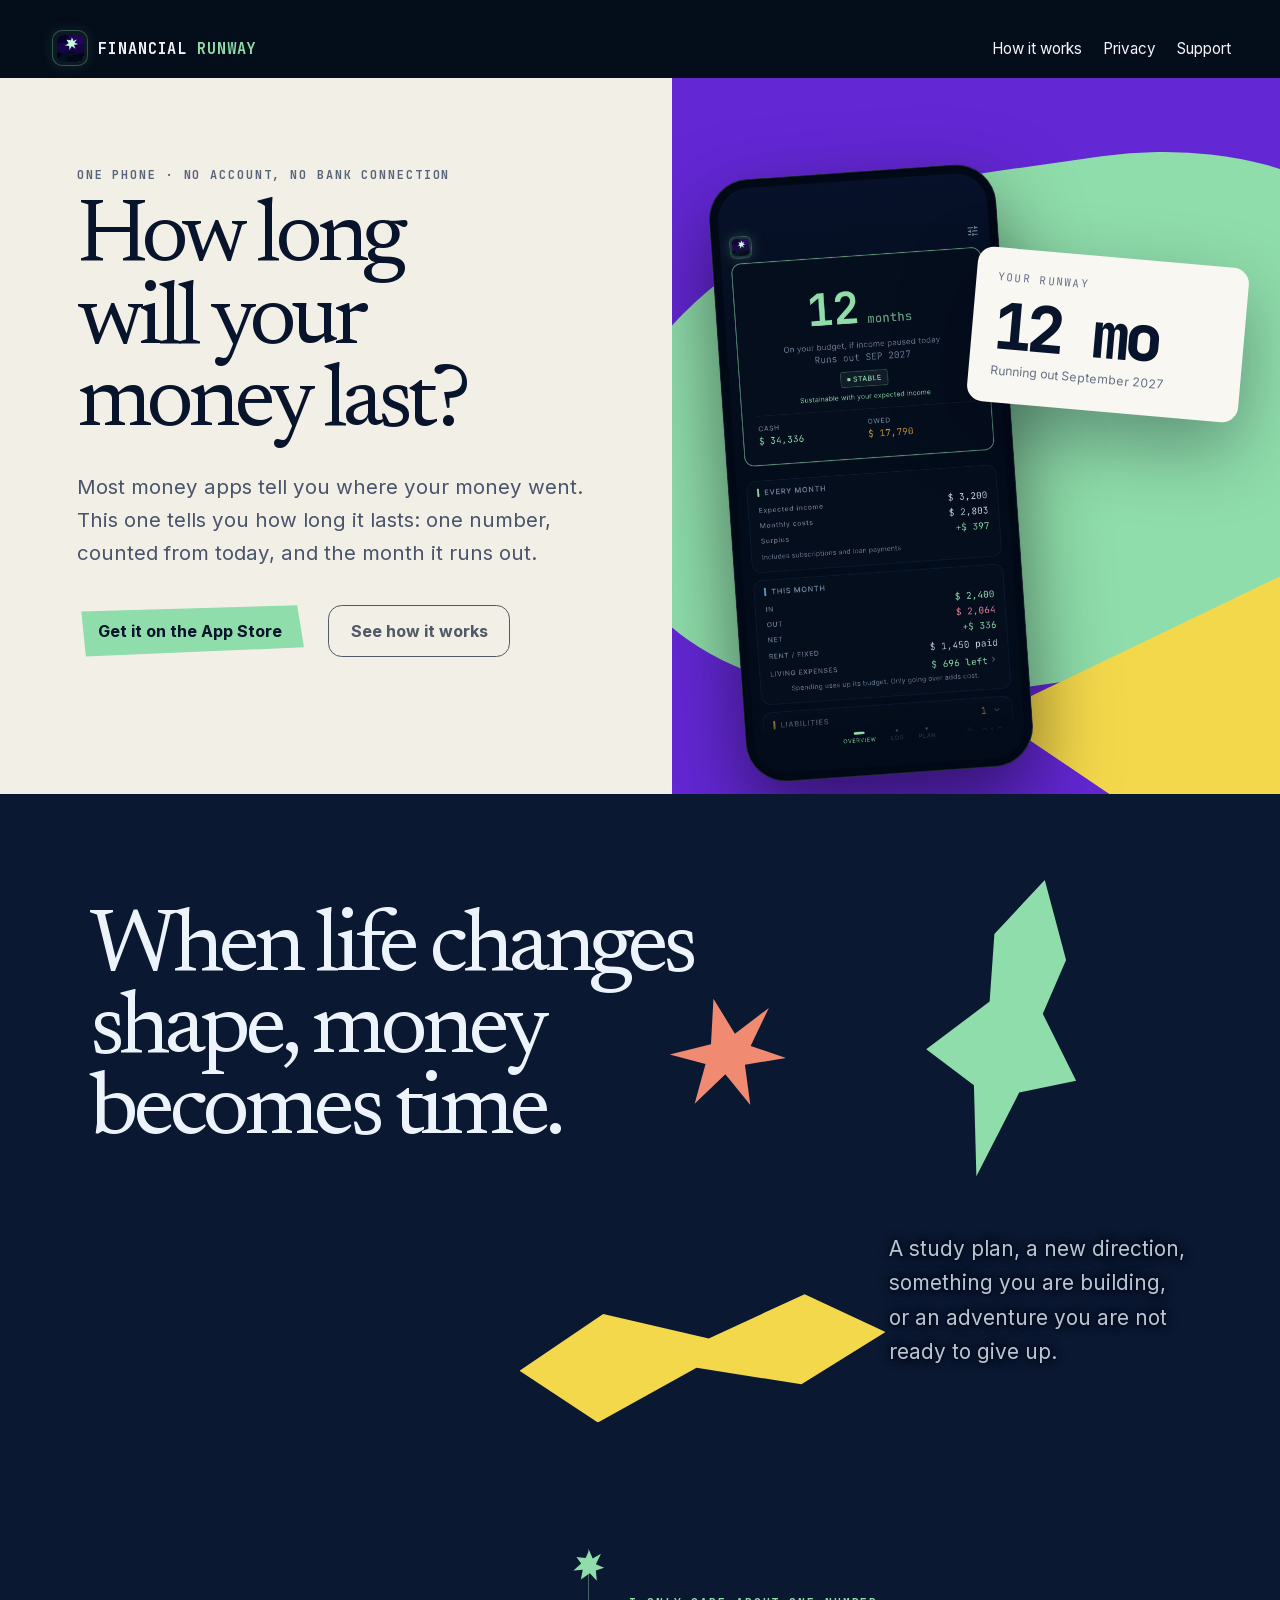
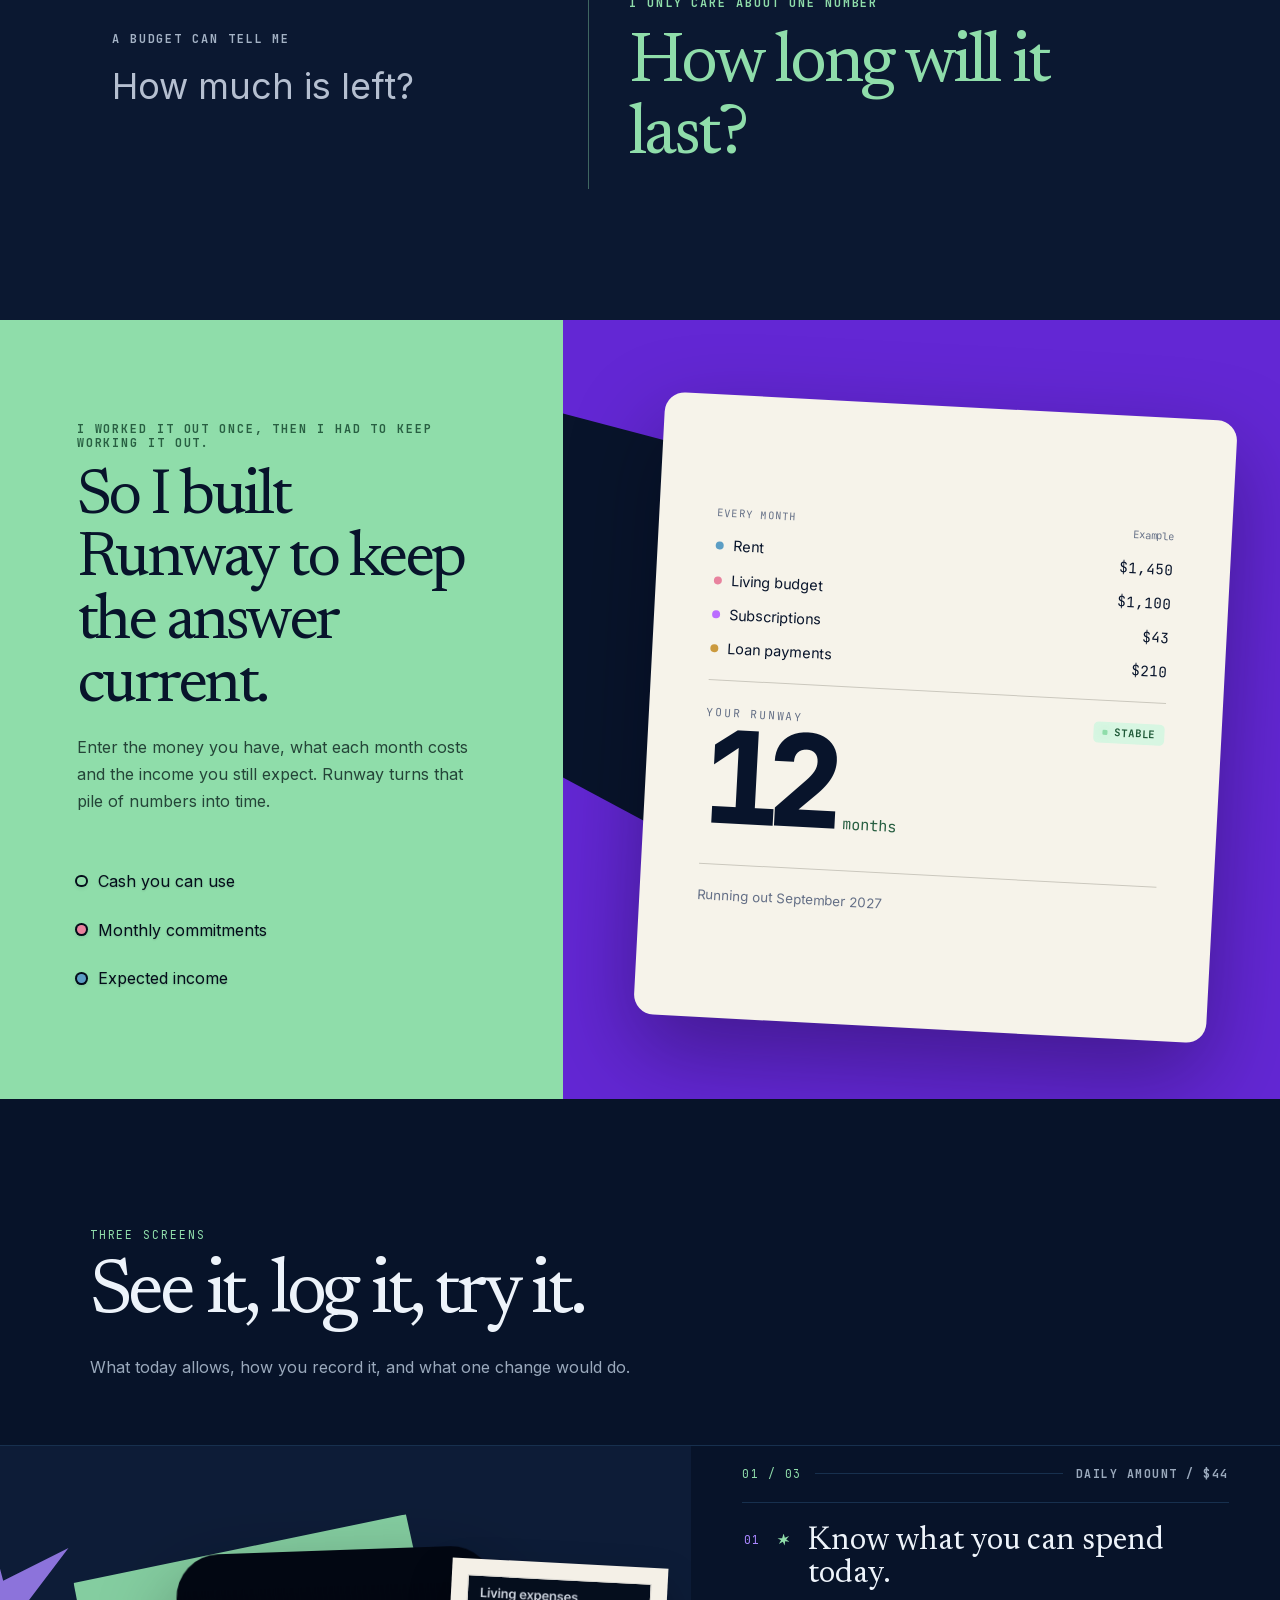
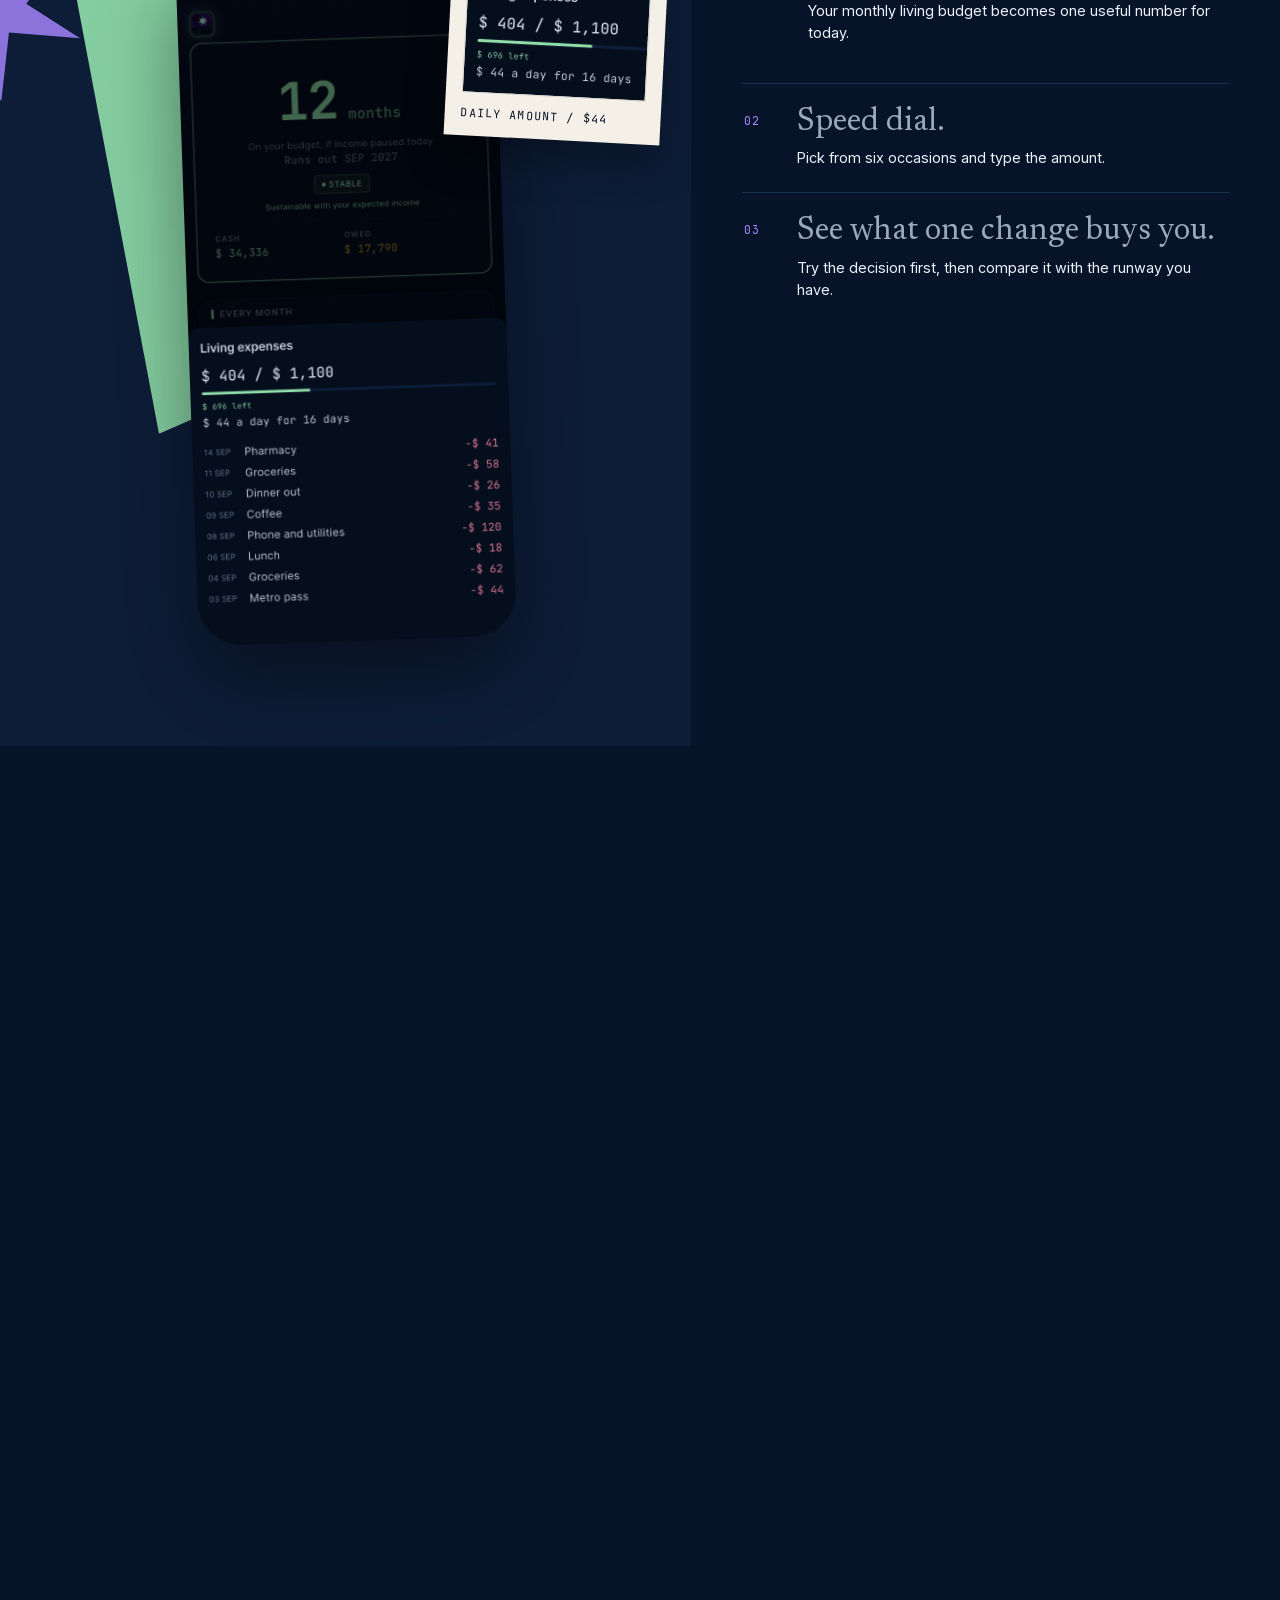
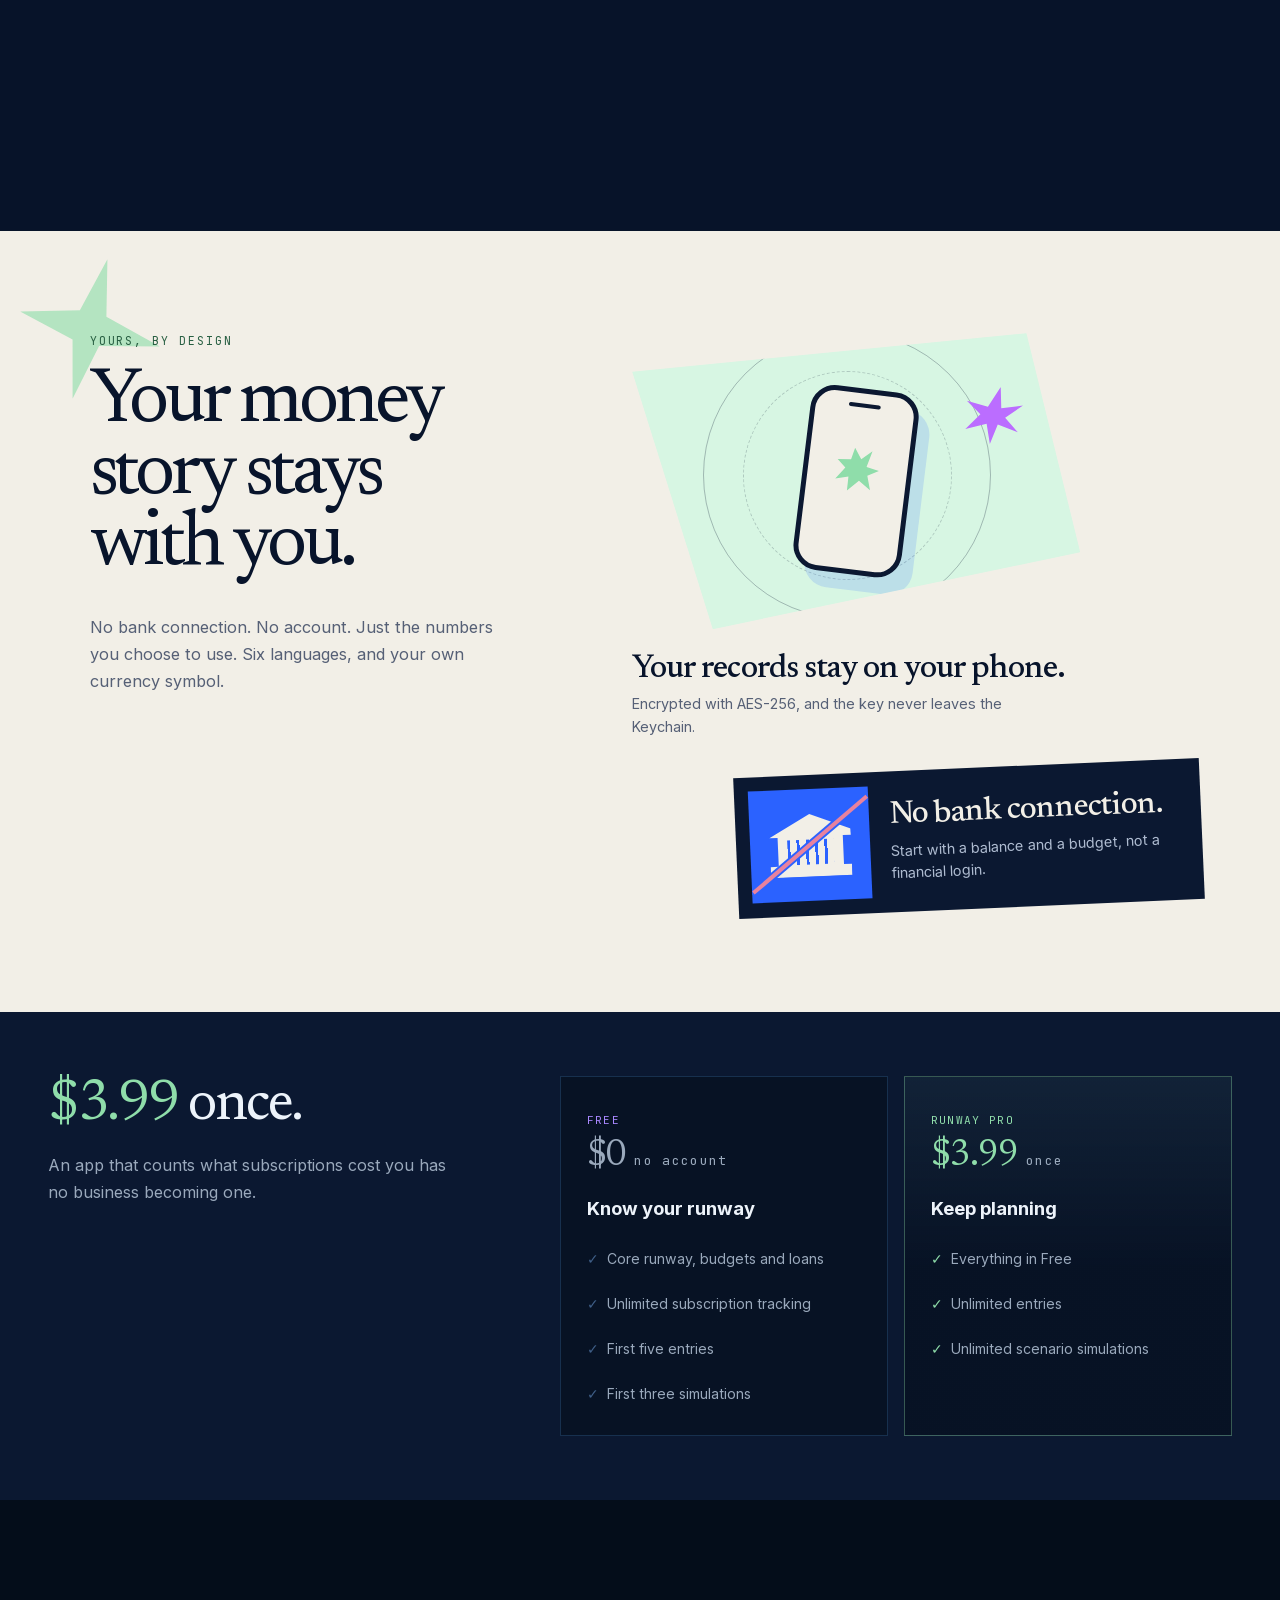
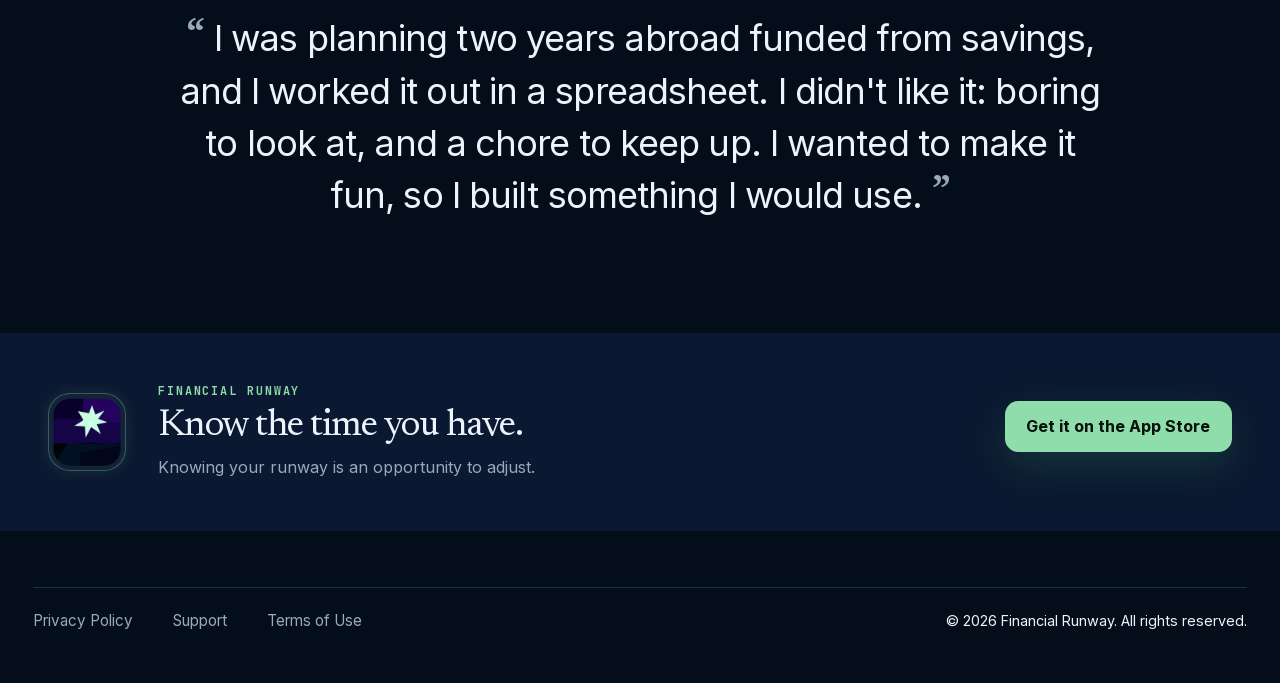
==== commit 0217735e: "site: published from abe991b08e0cc25f2575a9bdbc16b4ce16a91df6 Built by .github/workflows/site.yml. D" ====
--- a/index.html
+++ b/index.html
@@ -29,6 +29,7 @@
     <link rel="icon" type="image/png" sizes="180x180" href="assets/icon-180.png" />
     <link rel="apple-touch-icon" href="assets/icon-180.png" />
     <meta name="theme-color" content="#040d1a" />
+    <meta name="apple-itunes-app" content="app-id=6778675088" />
     <link rel="stylesheet" href="assets/site.css" />
     <link rel="stylesheet" href="assets/landing.css" />
   </head>
@@ -44,7 +45,6 @@
           <a href="privacy/">Privacy</a>
           <a href="support/">Support</a>
         </nav>
-        <span class="review-badge"><i></i> In App Store review</span>
       </header>
 
       <main>
@@ -57,9 +57,8 @@
               from today, and the month it runs out.
             </p>
             <div class="hero-actions">
-              <a class="button primary" href="https://testflight.apple.com/join/FjpzWmat">Try it on TestFlight</a>
+              <a class="button primary" href="https://apps.apple.com/app/id6778675088">Get it on the App Store</a>
               <a class="button ghost" href="#how-it-works">See how it works</a>
-              <span class="store-status"><i></i> In App Store review</span>
             </div>
           </div>
           <div class="hero-field">
@@ -267,7 +266,6 @@
           <div class="price-intro">
             <h2><span>$3.99</span> once.</h2>
             <p>An app that counts what subscriptions cost you has no business becoming one.</p>
-            <span class="store-status"><i></i> Coming soon to the App Store</span>
           </div>
           <div class="plans">
             <article>
@@ -308,7 +306,7 @@
             <h2>Know the time you have.</h2>
             <p>Knowing your runway is an opportunity to adjust.</p>
           </div>
-          <a class="button primary" href="https://testflight.apple.com/join/FjpzWmat">Try it on TestFlight</a>
+          <a class="button primary" href="https://apps.apple.com/app/id6778675088">Get it on the App Store</a>
         </section>
       </main>
 
--- a/assets/landing.css
+++ b/assets/landing.css
@@ -110,23 +110,6 @@
   object-fit: cover;
   clip-path: inset(2% round 24%);
 }
-.review-badge,
-.store-status {
-  display: inline-flex;
-  align-items: center;
-  gap: 0.55rem;
-  color: var(--muted);
-  font-size: 0.83rem;
-  white-space: nowrap;
-}
-.review-badge i,
-.store-status i {
-  width: 0.5rem;
-  height: 0.5rem;
-  border-radius: 50%;
-  background: var(--gold);
-  box-shadow: 0 0 0 0.25rem rgba(203, 154, 62, 0.11);
-}
 .eyebrow,
 .step {
   margin: 0 0 1rem;
@@ -371,9 +354,6 @@
   color: var(--muted);
   line-height: 1.65;
 }
-.price-intro .store-status {
-  margin-top: 1rem;
-}
 .plans {
   display: grid;
   grid-template-columns: 1fr 1fr;
@@ -546,7 +526,7 @@
 }
 
 /* A plain header. It floated, with two colour states and a blur, to keep a
-   wordmark, three links and a status badge in reach: nothing to act on, over
+   wordmark and three links in reach: nothing to act on, over
    the section showing the product. It earns the sticky back when it has an
    App Store link to carry. */
 .landing header.site {
@@ -559,9 +539,6 @@
 }
 .landing header.site .brand > span:last-child {
   color: var(--mint);
-}
-.landing header.site .review-badge {
-  color: #b8c3d1;
 }
 
 .hero {
@@ -626,10 +603,6 @@
   outline: 2px solid var(--ink);
   outline-offset: 4px;
 }
-.hero .store-status {
-  color: #657087;
-}
-
 .hero-field {
   position: relative;
   min-height: 43rem;
@@ -1660,8 +1633,8 @@
   body.landing .wrap {
     padding-inline: 0.75rem;
   }
-  /* Below 48rem the nav links are hidden, which leaves a sticky bar holding a
-     wordmark and a review badge: no navigation and nothing to act on, for
+  /* Below 48rem the nav links are hidden, which leaves a sticky bar holding
+     only a wordmark: no navigation and nothing to act on, for
      about a tenth of the viewport on every screen of a very long page. So on
      a phone it is a normal header and scrolls away. It earns the sticky back
      when it has the App Store link to carry. */
@@ -1670,12 +1643,6 @@
   }
   .landing header.site nav {
     display: none;
-  }
-  /* The header wraps here, and margin-left:auto sent the badge to the far
-     right of its own row, under a brand sitting at the far left. Once it has
-     wrapped it is a second line, so it starts where the first line starts. */
-  .review-badge {
-    margin-left: 0;
   }
   .hero {
     grid-template-columns: 1fr;
@@ -1890,15 +1857,14 @@
   }
   /* The closing block collapsed to one column, which gave the mark a whole
      row to itself with the width beside it empty. It sits next to the words
-     it belongs to, and the store line takes the row under both. */
+     it belongs to, and the button takes the row under both. */
   .final-cta {
     grid-template-columns: auto 1fr;
     gap: 1rem 1.1rem;
     align-items: center;
   }
-  /* The button replaced the store line here, and inherits its full-width row:
-     without this it lands in the mark's column and leaves the text's empty. */
-  .final-cta .store-status,
+  /* Without this the button lands in the mark's column and leaves the
+     text's empty. */
   .final-cta .button {
     grid-column: 1 / -1;
     justify-self: stretch;
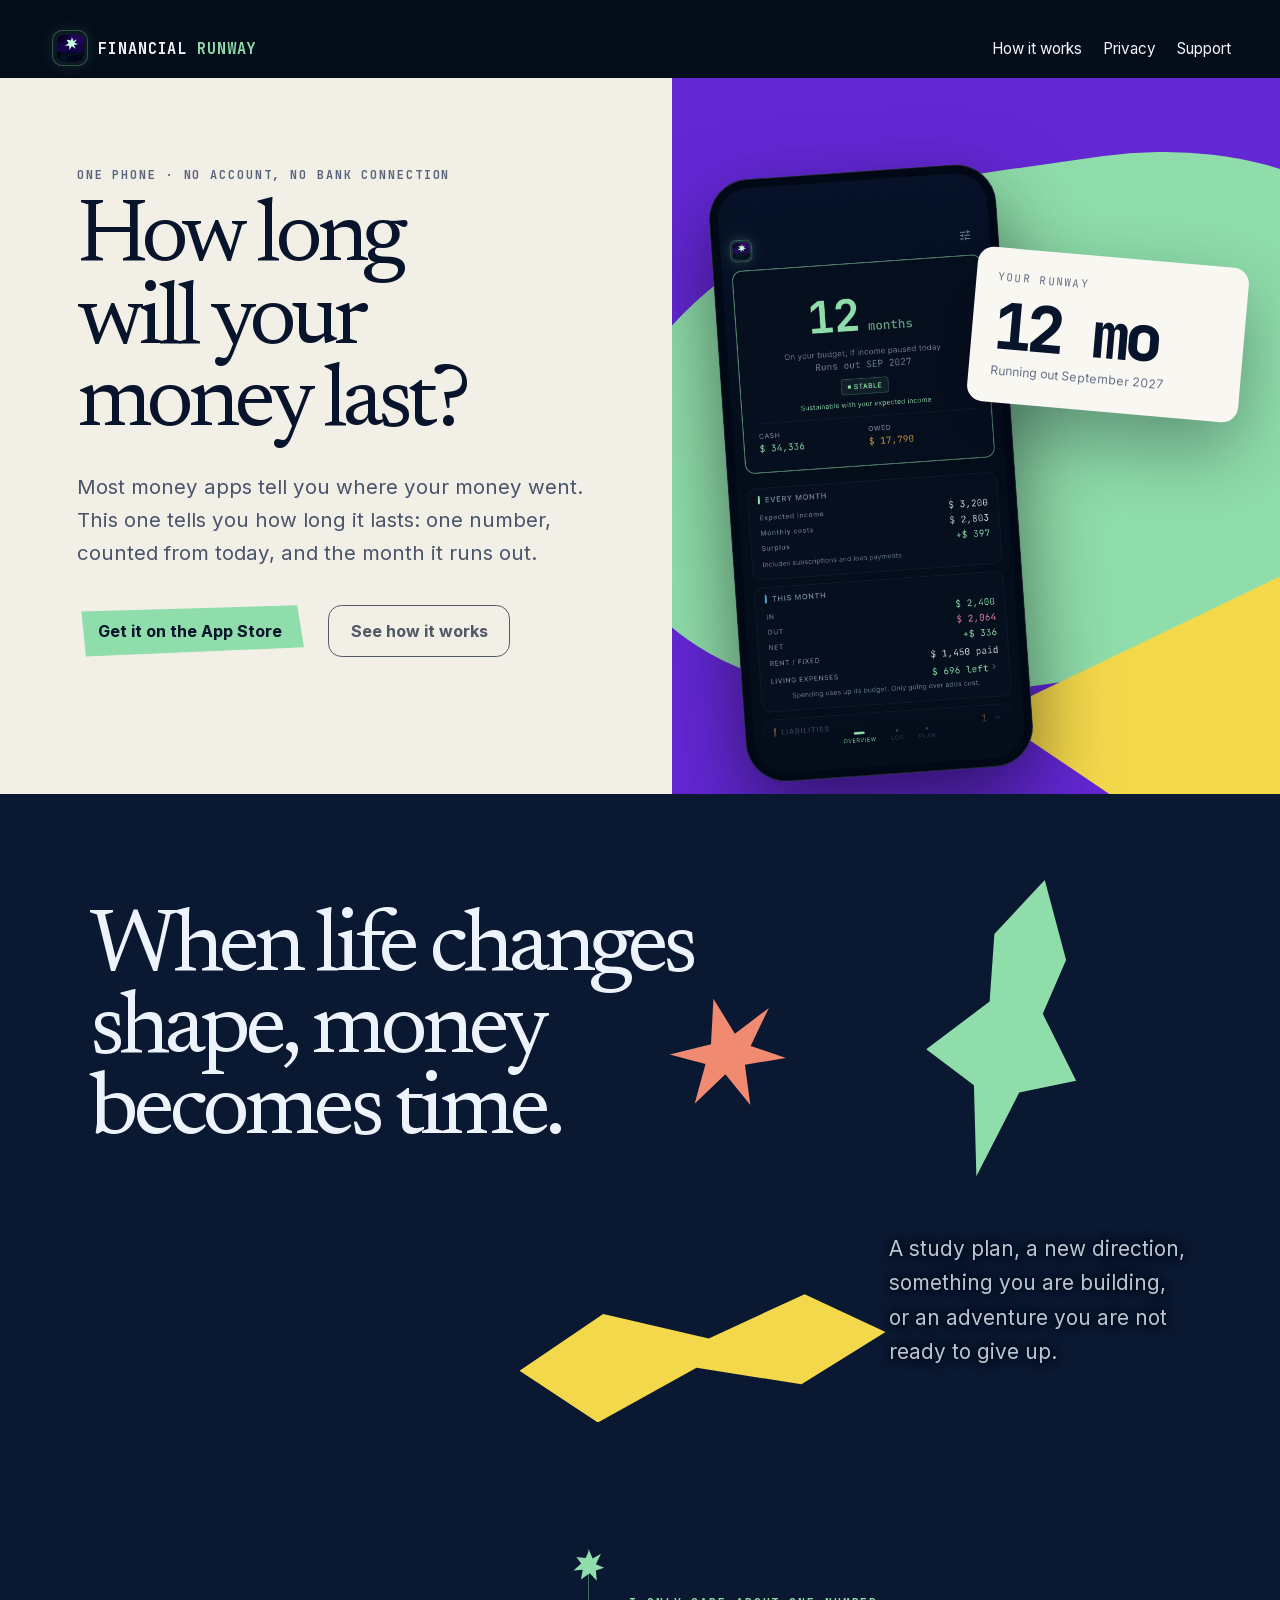
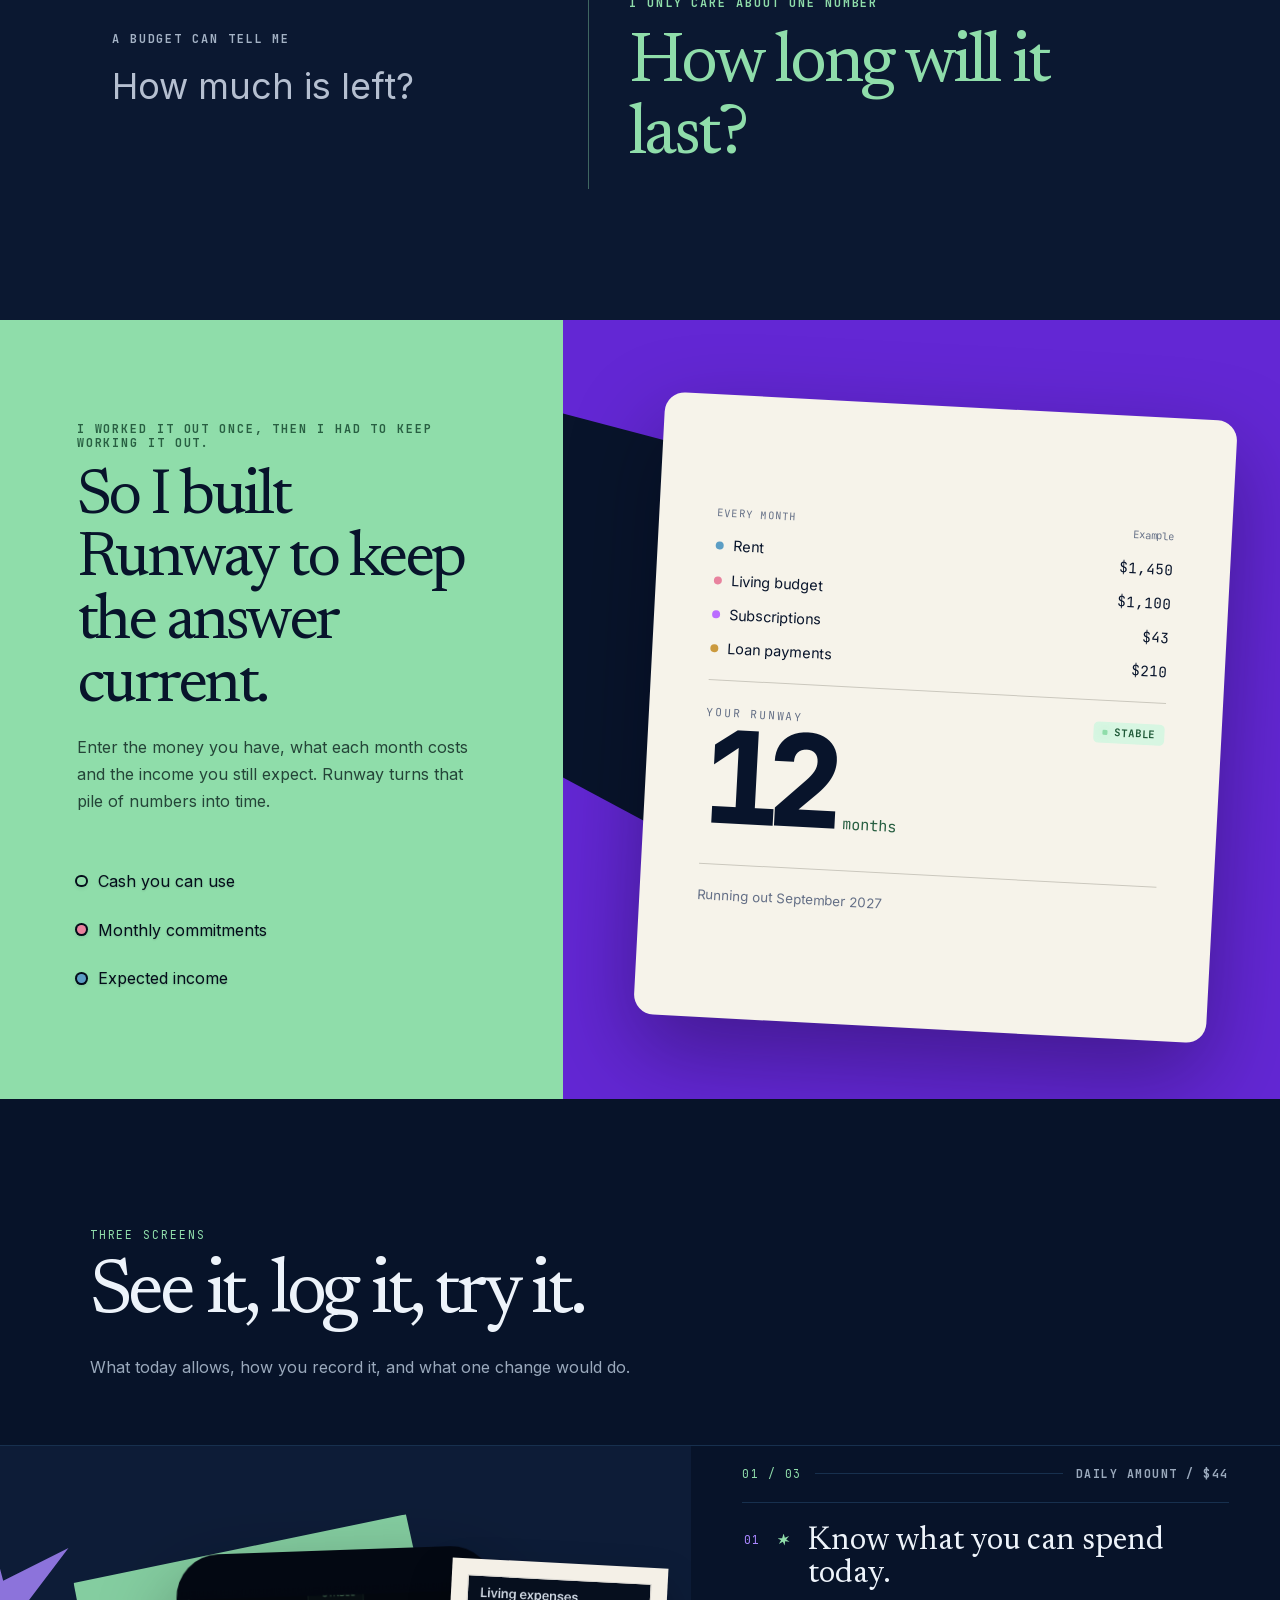
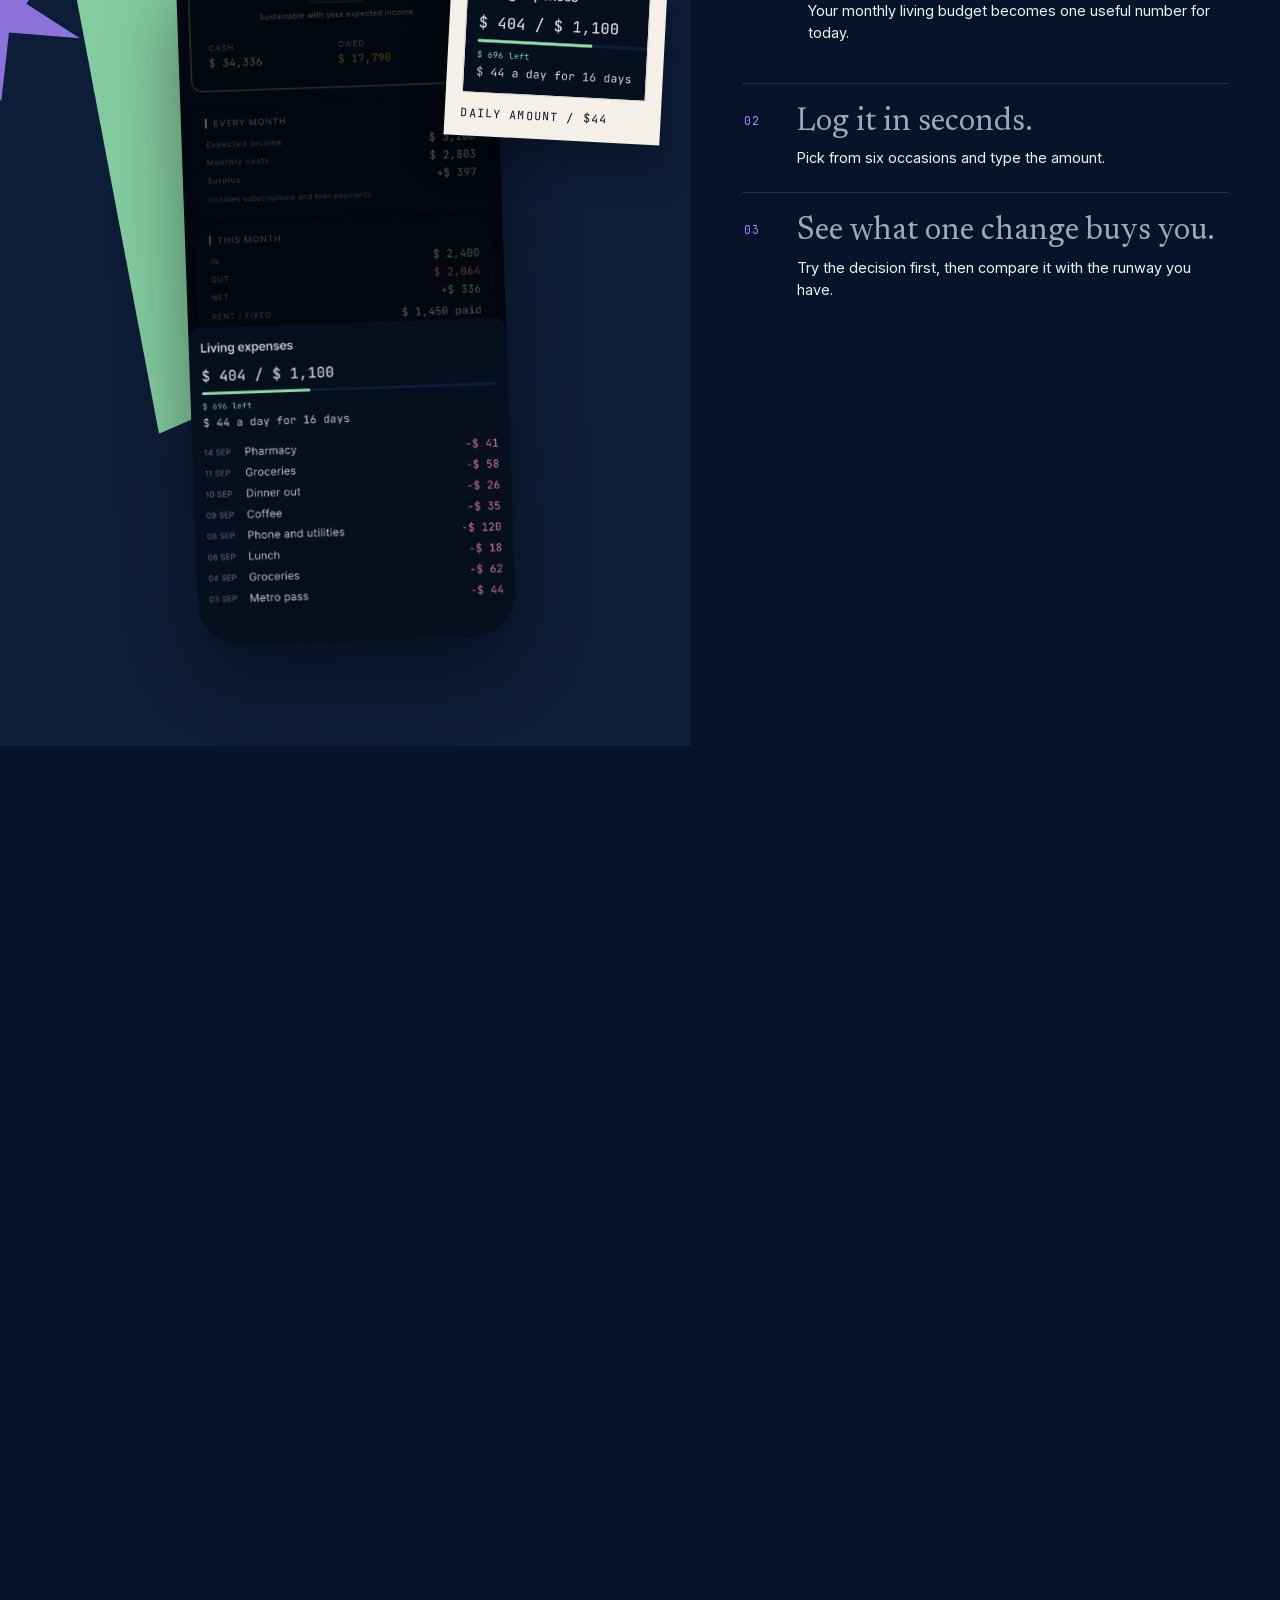
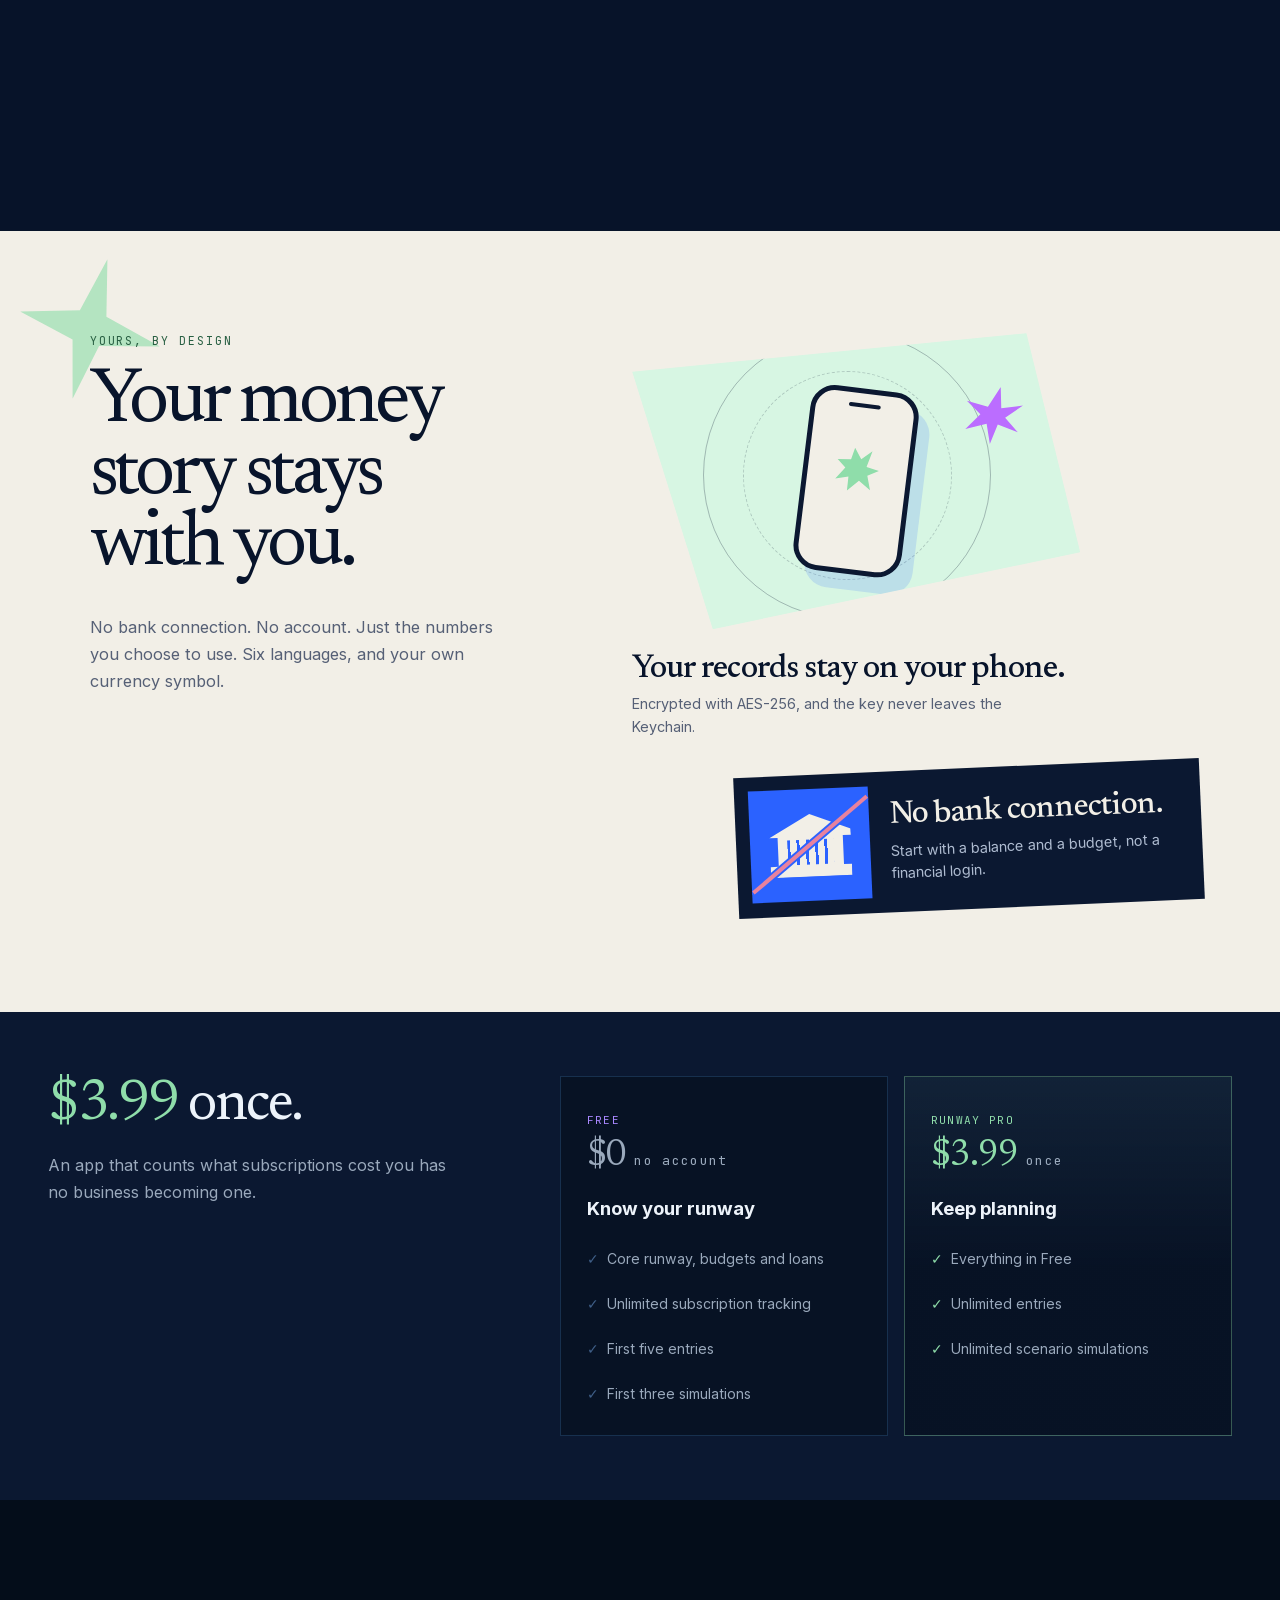
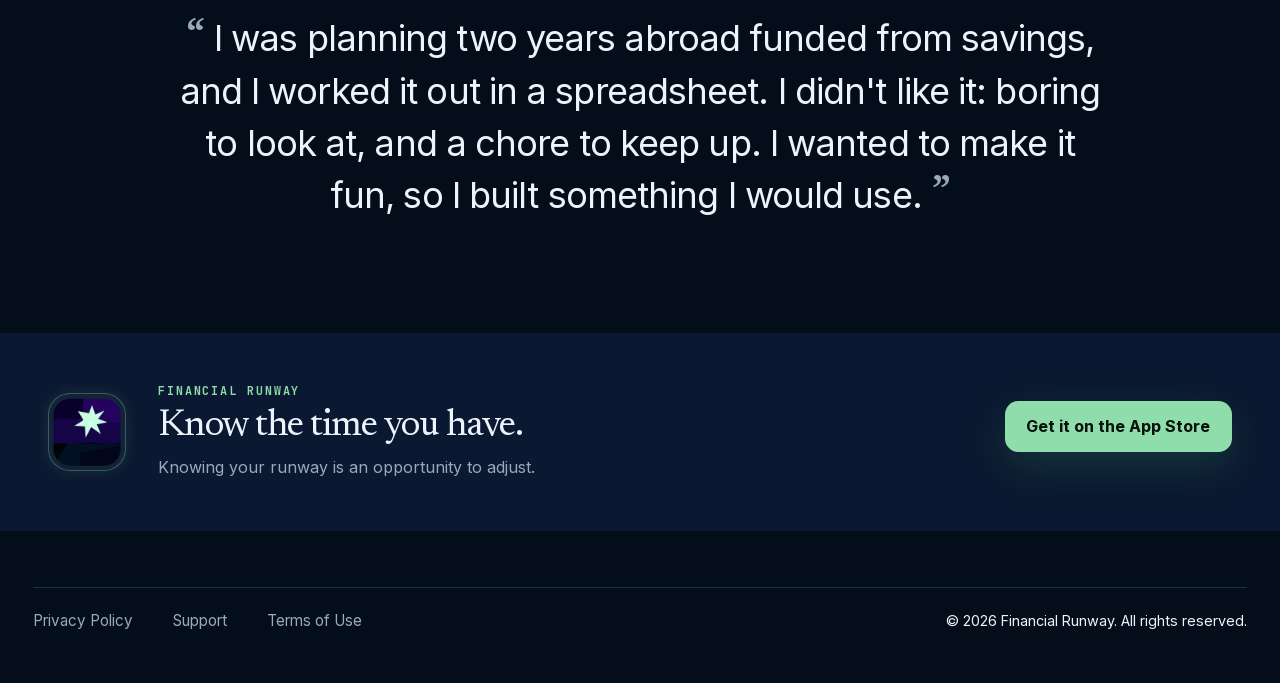
==== commit e2afe342: "site: published from 4633e1bdb956f0ebb0a1fc29a1079faa72827a38 Built by .github/workflows/site.yml. D" ====
--- a/index.html
+++ b/index.html
@@ -57,7 +57,11 @@
               from today, and the month it runs out.
             </p>
             <div class="hero-actions">
-              <a class="button primary" href="https://apps.apple.com/app/id6778675088">Get it on the App Store</a>
+              <a
+                class="button primary"
+                href="https://apps.apple.com/app/apple-store/id6778675088?pt=128981651&amp;ct=landing-hero&amp;mt=8"
+                >Get it on the App Store</a
+              >
               <a class="button ghost" href="#how-it-works">See how it works</a>
             </div>
           </div>
@@ -165,8 +169,8 @@
                   class="story-screen is-active"
                   data-index="01"
                   src="assets/device/02-living.png"
-                  width="720"
-                  height="1564"
+                  width="900"
+                  height="1956"
                   alt="Living budget screen showing what is left this month as an amount per day."
                   loading="lazy"
                   decoding="async"
@@ -175,8 +179,8 @@
                   class="story-screen"
                   data-index="02"
                   src="assets/device/03-log.png"
-                  width="720"
-                  height="1564"
+                  width="900"
+                  height="1956"
                   alt="Quick log sheet for spending and income."
                   loading="lazy"
                   decoding="async"
@@ -185,8 +189,8 @@
                   class="story-screen"
                   data-index="03"
                   src="assets/device/04-plan.png"
-                  width="720"
-                  height="1564"
+                  width="900"
+                  height="1956"
                   alt="Scenario plan comparing a projected runway with the current runway."
                   loading="lazy"
                   decoding="async"
@@ -214,7 +218,7 @@
                   <p>Your monthly living budget becomes one useful number for today.</p>
                 </article>
                 <article class="story-point" data-index="02" data-label="LOG A CHANGE / SECONDS">
-                  <h3>Speed dial.</h3>
+                  <h3>Log it in seconds.</h3>
                   <p>Pick from six occasions and type the amount.</p>
                 </article>
                 <article class="story-point" data-index="03" data-label="CURRENT TO PLAN">
@@ -306,7 +310,11 @@
             <h2>Know the time you have.</h2>
             <p>Knowing your runway is an opportunity to adjust.</p>
           </div>
-          <a class="button primary" href="https://apps.apple.com/app/id6778675088">Get it on the App Store</a>
+          <a
+            class="button primary"
+            href="https://apps.apple.com/app/apple-store/id6778675088?pt=128981651&amp;ct=landing-footer&amp;mt=8"
+            >Get it on the App Store</a
+          >
         </section>
       </main>
 
--- a/assets/landing.css
+++ b/assets/landing.css
@@ -1120,7 +1120,7 @@
   position: relative;
   z-index: 2;
   width: min(46%, 21rem);
-  aspect-ratio: 720/1564;
+  aspect-ratio: 900/1956;
   filter: drop-shadow(0 2.2rem 2.5rem rgba(0, 0, 0, 0.42));
   transform: rotate(-2deg);
 }
